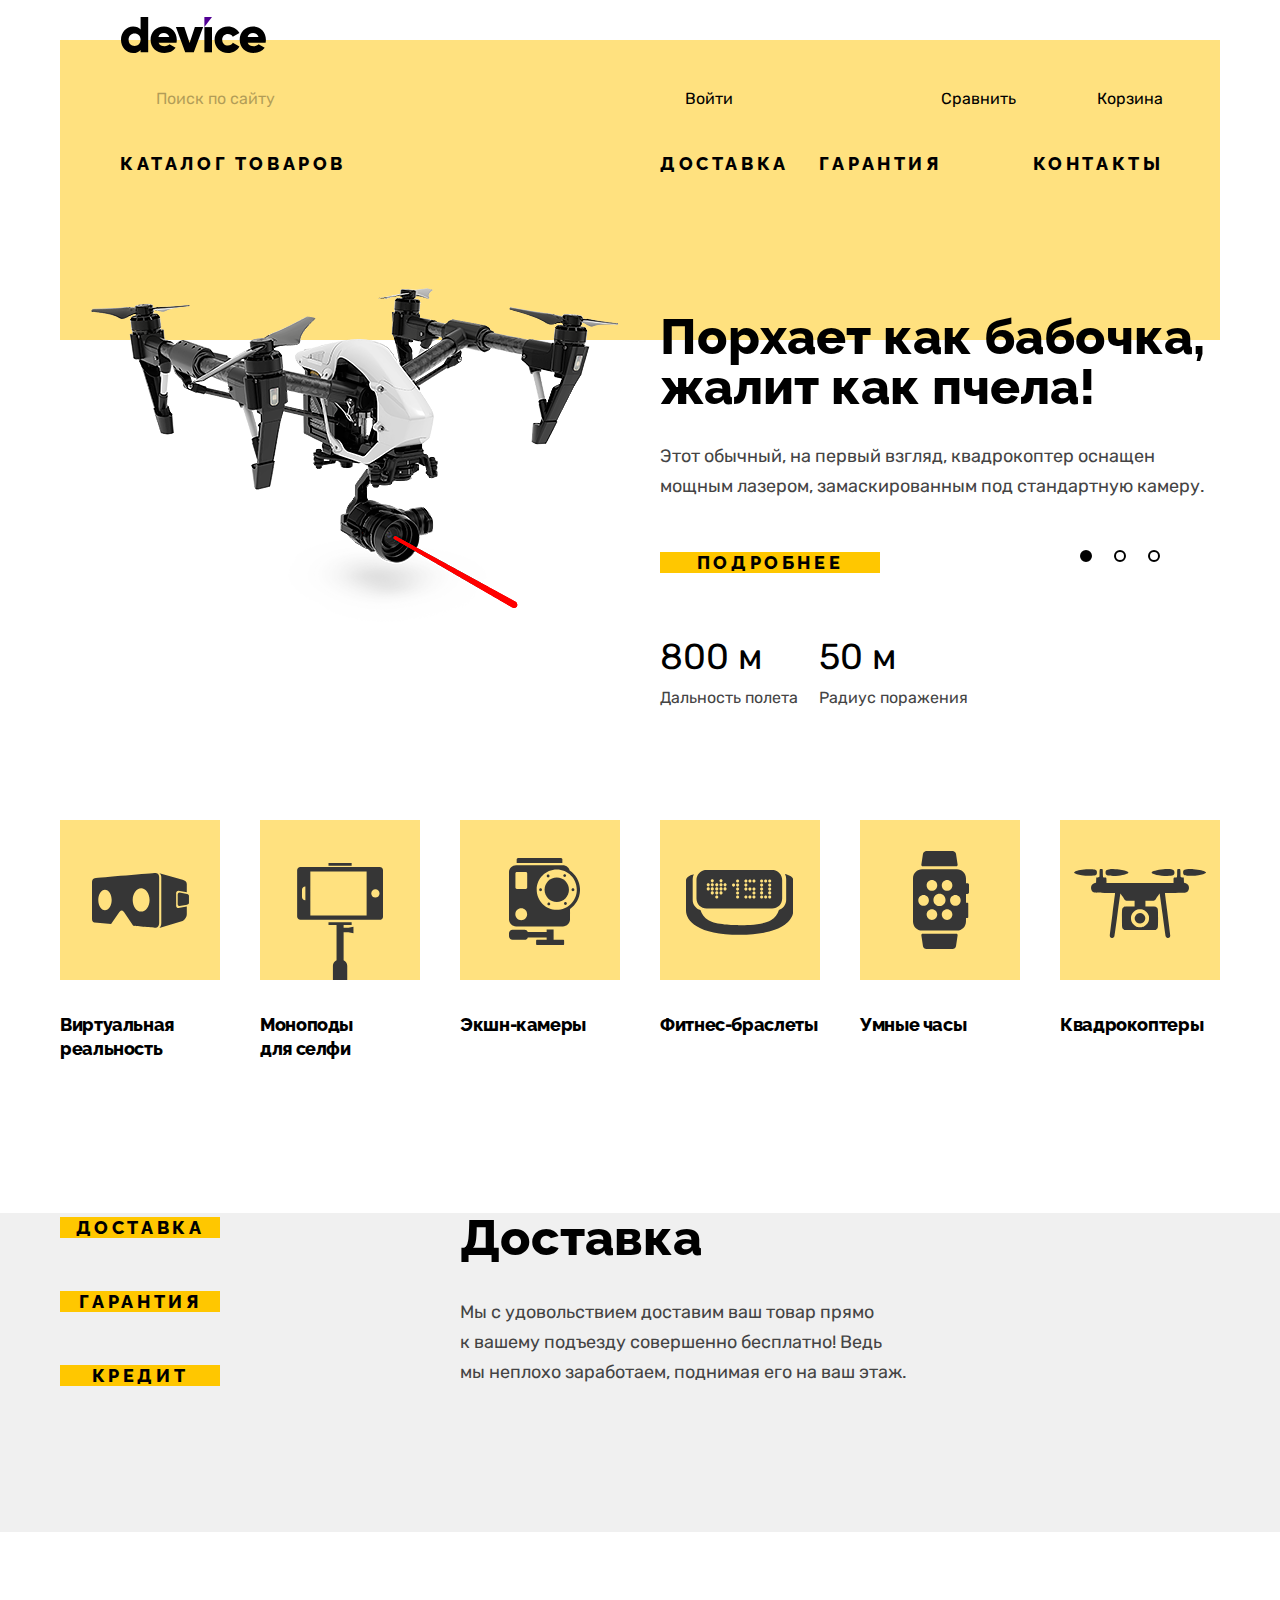
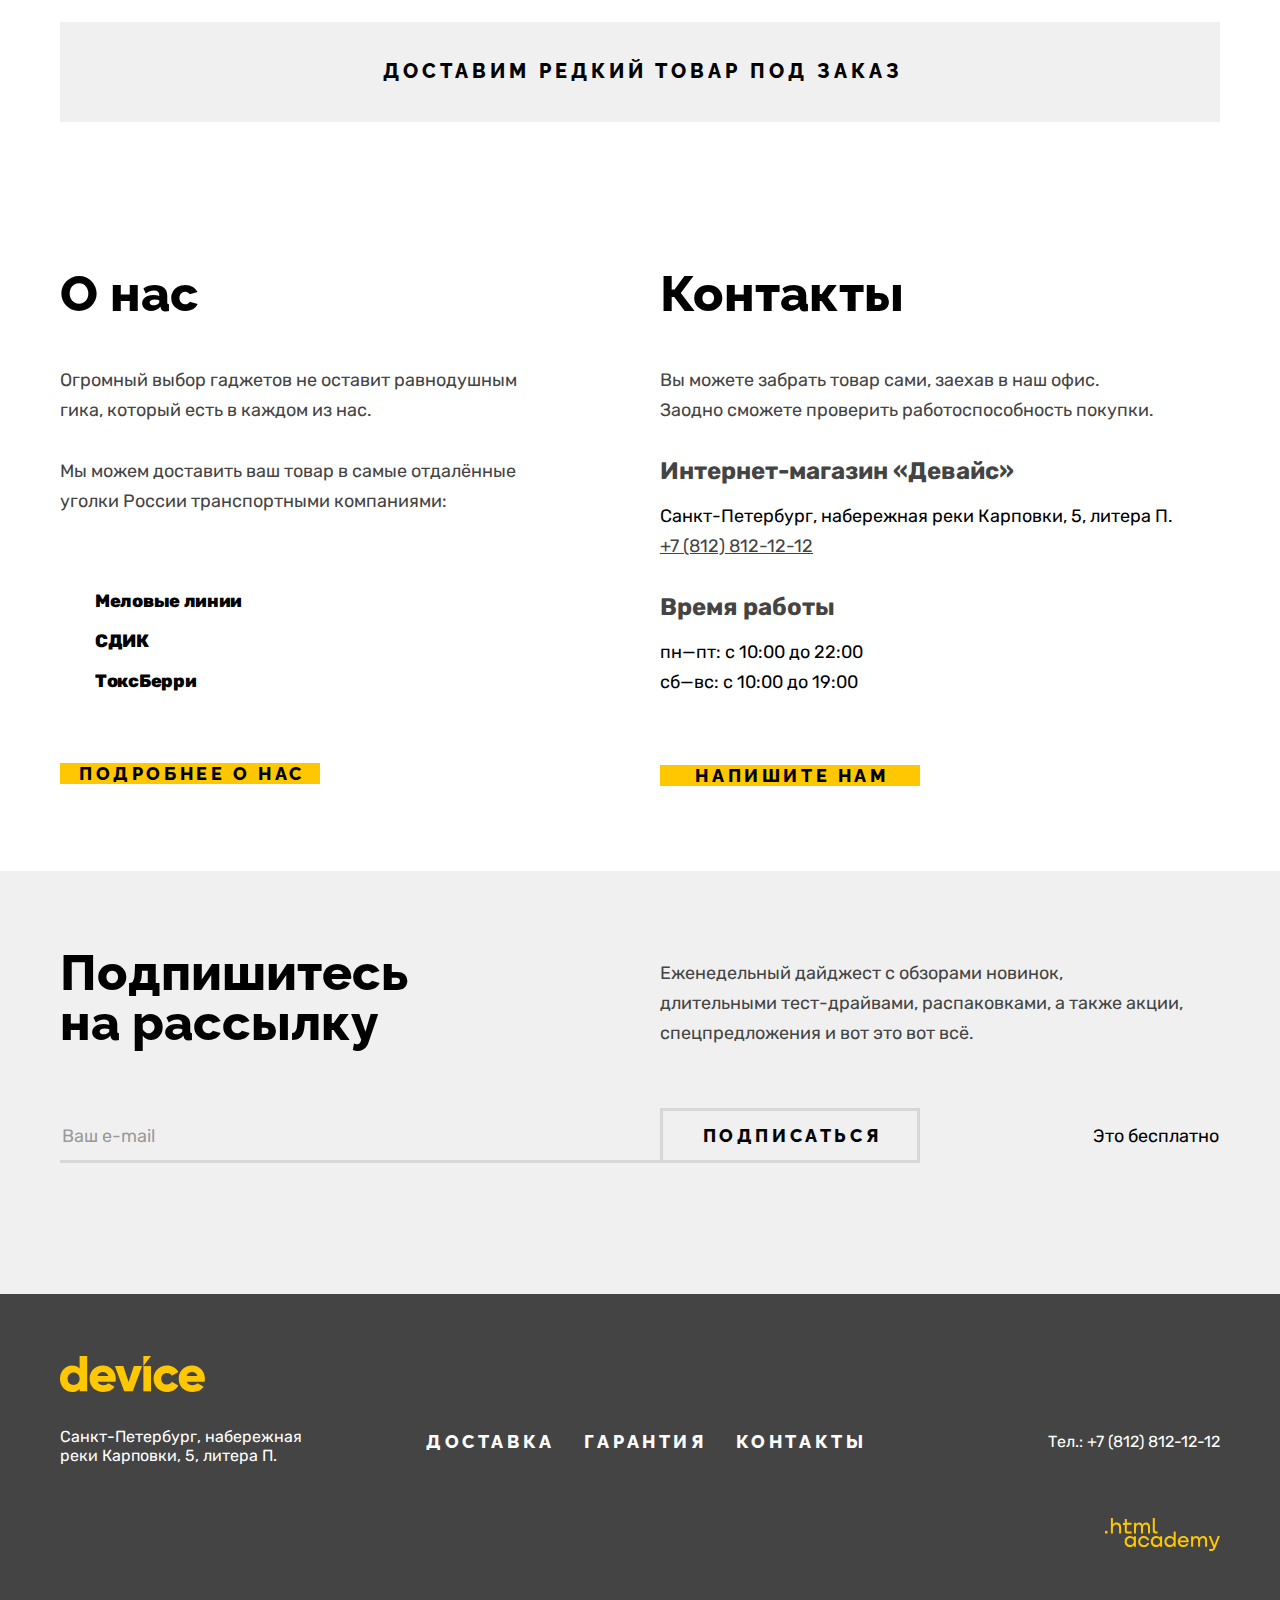
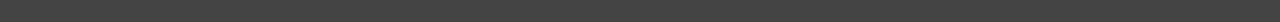
==== index.html @ 51e0e199 "Сетка страницы и крупных блоков на флексах для главной страницы" ====
<!DOCTYPE html>
<html lang="ru">

  <head>
    <title>HTML Academy: Девайс</title>
    <meta charset="UTF-8">
    <meta name="description" content="Описание контента">
    <meta name="keywords" content="Ключевые, слова, через, запятую">
    <link rel="icon" type="image/x-icon" href="images/favicon.png">
    <link rel="stylesheet" href="css/style.css">
  </head>

  <body class="page">

    <!-- header start -->
      <header class="header container">
        <div class="header__inner">

          <a class="header__logo-link">
            <img class="header__logo-image" src="images/device-header.svg" width="145" height="36" alt="Логотип интернет магазина 'Device'.">
          </a>

          <nav class="header__navigation">
            <div class="header__top">

              <!-- header-search start -->
                <form class="header-search header__search-form " action="https://echo.htmlacademy.ru" method="get">
                  <label class="header-search__label">
                    <input class="header-search__input" name="site-search" type="search" placeholder="Поиск по сайту">
                    <span class="visually-hidden">Поиск по сайту.</span>
                  </label>
                  <button class="header-search__submit" type="submit">Найти</button>
                </form>
              <!-- header-search end -->

                <a class="header__top-link header__top-link--user" href="#">Войти</a>
                <a class="header__top-link header__top-link--compare" href="#">Сравнить</a>
                <div class="header__top-block">
                  <a class="header__top-link header__top-link--basket" href="#">Корзина</a>

                    <!-- header__top-basket start -->
                      <div class="header__top-basket">
                        <ul class="header__top-basket-list">
                          <li class="header__top-basket-item">
                            <img class="header__top-basket-image" src="images/selfie-stick-amateur-basket.png" width="41" height="43" alt="Любительская селфи-палка.">
                            <a class="header__top-basket-link" href="#">Любительская селфи-палка</a>
                          </li>
                          <li class="header__top-basket-item">
                            <img class="header__top-basket-image" src="images/selfie-stick-professional-basket.png" width="41" height="43" alt="Профессиональная селфи-палка.">
                            <a class="header__top-basket-link" href="#">Профессиональная селфи-палка</a>
                          </li>
                        </ul>
                        <div class="header__top-basket-block">
                          <p class="header__top-basket-text">Товаров: 2</p>
                          <p class="header__top-basket-text">Сумма: 2000 ₽</p>
                        </div>
                        <a class="header__top-basket-open link">Открыть корзину</a>
                      </div>
                    <!-- header__top-basket end -->

                </div>
            </div>

            <ul class="header__bottom-list">
              <li class="header__bottom-item">
                <a class="header__bottom-link link" href="catalog.html">Каталог товаров</a>
                  <ul class="header__bottom-catalog-list">
                    <li class="header__bottom-catalog-item">
                      <a class="header__bottom-catalog-link" href="#">Виртуальная реальность</a>
                    </li>
                    <li class="header__bottom-catalog-item">
                      <a class="header__bottom-catalog-link" href="#">Моноподы для cелфи</a>
                    </li>
                    <li class="header__bottom-catalog-item">
                      <a class="header__bottom-catalog-link" href="#">Экшн-камеры</a>
                    </li>
                    <li class="header__bottom-catalog-item">
                      <a class="header__bottom-catalog-link" href="#">Фитнес-браслеты</a>
                    </li>
                    <li class="header__bottom-catalog-item">
                      <a class="header__bottom-catalog-link" href="#">Умные часы</a>
                    </li>
                    <li class="header__bottom-catalog-item">
                      <a class="header__bottom-catalog-link" href="#">Квадрокоптеры</a>
                    </li>
                  </ul>
              </li>
              <li class="header__bottom-item">
                <a class="header__bottom-link link" href="#">Доставка</a>
              </li>
              <li class="header__bottom-item">
                <a class="header__bottom-link link" href="#">Гарантия</a>
              </li>
              <li class="header__bottom-item">
                <a class="header__bottom-link link" href="#">Контакты</a>
              </li>
            </ul>
          </nav>

        </div>
      </header>
    <!-- header end -->

    <!-- main start -->
      <main class="main">
        <h1 class="visually-hidden">Главная страница интернет магазина 'Device'</h1>

          <!-- promo-slider start -->
            <section class="promo-slider container">
              <h2 class="visually-hidden">Промо-слайд интернет магазина 'Device'</h2>

                <ul class="promo-slider__list">
                  <li class="promo-slider__item promo-slider__item--current">
                    <div class="promo-slider__images">
                      <img class="promo-slider__image" src="images/quadcopter.png" width="560" height="560" alt="Квадрокоптер.">
                    </div>
                    <div class="promo-slider__description">
                      <h3 class="promo-slider__subtitle title">Порхает как бабочка, жалит как пчела!</h3>
                      <p class="promo-slider__text">Этот обычный, на первый взгляд, квадрокоптер оснащен мощным лазером, замаскированным под стандартную камеру.</p>
                      <a class="promo-slider__link link link--effect" href="#">Подробнее</a>
                      <dl class="promo-slider__term-list">
                        <div class="promo-slider__term-block">
                          <dt class="promo-slider__term-description">800 м</dt>
                          <dd class="promo-slider__term-definition">Дальность полета</dd>
                        </div>
                        <div class="promo-slider__term-block">
                          <dt class="promo-slider__term-description">50 м</dt>
                          <dd class="promo-slider__term-definition">Радиус поражения</dd>
                        </div>
                      </dl>
                    </div>
                  </li>
                  <li class="promo-slider__item">
                    <div class="promo-slider__images">
                      <img class="promo-slider__image" src="images/fitness-bracelets.png" width="560" height="560" alt="Фитнес-браслет.">
                    </div>
                    <div class="promo-slider__description">
                      <h3 class="promo-slider__subtitle title">Худеем правильно!</h3>
                      <p class="promo-slider__text">Мотивирующие фитнес-браслеты помогут найти в себе силы не пропускать занятия и соблюдать диету.</p>
                      <a class="promo-slider__link link link-effect" href="#">Подробнее</a>
                      <dl class="promo-slider__term-list">
                        <div class="promo-slider__term-block">
                          <dt class="promo-slider__term-description">48 часов</dt>
                          <dd class="promo-slider__term-definition">Без подзарядки</dd>
                        </div>
                      </dl>
                    </div>
                  </li>
                  <li class="promo-slider__item">
                    <div class="promo-slider__images">
                      <img class="promo-slider__image" src="images/selfie-stick.png" width="560" height="560" alt="Селфи-палка.">
                    </div>
                    <div class="promo-slider__description">
                      <h3 class="promo-slider__subtitle title">Делай селфи, как Бен Стиллер! </h3>
                      <p class="promo-slider__text">Самая длинная палка для селфи доступна в нашем магазине. Восемь (Восемь, Карл!) метров длиной и весом всего 5 кг.</p>
                      <a class="promo-slider__link link link-effect" href="#">Подробнее</a>
                      <dl class="promo-slider__term-list">
                        <div class="promo-slider__term-block">
                          <dt class="promo-slider__term-description">8,5 м</dt>
                          <dd class="promo-slider__term-definition">Длина палки</dd>
                        </div>
                        <div class="promo-slider__term-block">
                          <dt class="promo-slider__term-description">5 кг</dt>
                          <dd class="promo-slider__term-definition">Вес палки</dd>
                        </div>
                        <div class="promo-slider__term-block">
                          <dt class="promo-slider__term-description">Карбон</dt>
                          <dd class="promo-slider__term-definition">Материал</dd>
                        </div>
                      </dl>
                    </div>
                  </li>
                </ul>

                <button class="promo-slider__button promo-slider__button--prev" type="button">
                  <span class="visually-hidden">Предыдущий слайд.</span>
                </button>
                <button class="promo-slider__button promo-slider__button--next" type="button">
                  <span class="visually-hidden">Следующий слайд.</span>
                </button>

                  <ul class="promo-slider__point-list">
                    <li class="promo-slider__point-item">
                      <button class="promo-slider__point-button promo-slider__point-button--active" type="button">
                        <span class="visually-hidden">Первый слайд.</span>
                      </button>
                    </li>
                    <li class="promo-slider__point-item">
                      <button class="promo-slider__point-button" type="button">
                        <span class="visually-hidden">Второй слайд.</span>
                      </button>
                    </li>
                    <li class="promo-slider__point-item">
                      <button class="promo-slider__point-button" type="button">
                        <span class="visually-hidden">Третий слайд.</span>
                      </button>
                    </li>
                  </ul>

            </section>
          <!-- promo-slider end -->

          <!-- goods start -->
            <section class="goods container">
              <h2 class="visually-hidden">Товары</h2>
                <ul class="goods__list">
                  <li class="goods__item">
                    <a class="goods__link" href="#">
                      <img class="goods__image goods__image--virtual-reality" src="images/virtual-reality.svg" width="97" height="55" alt="Виртуальная реальность.">
                    </a>
                    <span class="goods__text">Виртуальная реальность</span>
                  </li>
                  <li class="goods__item">
                    <a class="goods__link" href="#">
                      <img class="goods__image goods__image--monopods-for-selfie" src="images/monopods-for-selfie.svg" width="86" height="117" alt="Моноподы для селфи.">
                    </a>
                    <span class="goods__text">Моноподы <br /> для селфи</span>
                  </li>
                  <li class="goods__item">
                    <a class="goods__link" href="#">
                      <img class="goods__image goods__image--action-cameras" src="images/action-cameras.svg" width="71" height="87" alt="Экшн-камеры.">
                    </a>
                    <span class="goods__text">Экшн-камеры</span>
                  </li>
                  <li class="goods__item">
                    <a class="goods__link" href="#">
                      <img class="goods__image goods__image--fitness-bracelets" src="images/fitness-bracelets.svg" width="107" height="65" alt="Фитнес-браслеты.">
                    </a>
                    <span class="goods__text">Фитнес-браслеты</span>
                  </li>
                  <li class="goods__item">
                    <a class="goods__link" href="#">
                      <img class="goods__image goods__image--smart-watch" src="images/smart-watch.svg" width="56" height="98" alt="Умные часы.">
                    </a>
                    <span class="goods__text">Умные часы</span>
                  </li>
                  <li class="goods__item">
                    <a class="goods__link" href="#">
                      <img class="goods__image goods__image--quadrocopters" src="images/quadrocopters.svg" width="132" height="69" alt="Квадрокоптеры.">
                    </a>
                    <span class="goods__text">Квадрокоптеры</span>
                  </li>
                </ul>
            </section>
          <!-- goods end -->

          <!-- services start -->
            <section class="services">
              <div class="container services__inner">
                <h2 class="visually-hidden">Услуги</h2>

                  <ul class="services__menu-list">
                    <li class="services__menu-item services__menu-item--active">
                      <button class="services__menu-button link link--effect" type="button">Доставка</button>
                    </li>
                    <li class="services__menu-item">
                      <button class="services__menu-button link link--effect" type="button">Гарантия</button>
                    </li>
                    <li class="services__menu-item">
                      <button class="services__menu-button link link--effect" type="button">Кредит</button>
                    </li>
                  </ul>

                  <ul class="services__description-list">
                    <li class="services__description-item services__description-item--current">
                      <h3 class="services__description-subtitle title">Доставка</h3>
                      <p class="services__description-text">Мы с удовольствием доставим ваш товар прямо <br /> к вашему подъезду совершенно бесплатно! Ведь <br /> мы неплохо заработаем, поднимая его на ваш этаж.</p>
                    </li>
                    <li class="services__description-item">
                      <h3 class="services__description-subtitle title">Гарантия</h3>
                      <p class="services__description-text">Если из-за возгорания купленного у нас товара у вас сгорит дом — не переживайте, мы выдадим вам новый. Товар, не дом, конечно же.</p>
                    </li>
                    <li class="services__description-item">
                      <h3 class="services__description-subtitle title">Кредит</h3>
                      <p class="services__description-text">Залезть в долговую яму стало проще! Кредитные консультанты подберут для вас наиболее выгодные условия кредита. Выгодные для банка, разумеется.</p>
                    </li>
                  </ul>

              </div>
            </section>
          <!-- services end -->

          <!-- rare-commodity start -->
            <section class="rare-commodity container">
              <h2 class="visually-hidden">Доставка товара</h2>
              <a class="rare-commodity__link link" href="#">Доставим редкий товар под заказ</a>
            </section>
          <!-- rare-commodity end -->

          <!-- about-section start -->
            <div class="about-section container">

              <!-- about-us start -->
                <section class="about-us">
                  <h2 class="about-us__title title">О нас</h2>
                  <p class="about-us__description">Огромный выбор гаджетов не оставит равнодушным <br /> гика, который есть в каждом из нас.</p>
                  <p class="about-us__description"> Мы можем доставить ваш товар в самые отдалённые <br /> уголки России транспортными компаниями:</p>
                  <ul class="about-us__list">
                    <li class="about-us__item">Меловые линии</li>
                    <li class="about-us__item">СДИК</li>
                    <li class="about-us__item">ТоксБерри</li>
                  </ul>
                  <a class="about-us__link link link--effect" href="#">Подробнее о нас</a>
                </section>
              <!-- about-us end -->

              <!-- contacts start -->
                <section class="contacts">
                  <h2 class="contacts__title title">Контакты</h2>
                  <p class="contacts__description">Вы можете забрать товар сами, заехав в наш офис. <br /> Заодно сможете проверить работоспособность покупки. </p>
                  <h3 class="contacts__subtitle">Интернет-магазин «Девайс»</h3>
                  <address class="contacts__address">
                    <p class="contacts__address-text">Санкт-Петербург, набережная реки Карповки, 5, литера П.</p>
                    <a class="contacts__tel" href="tel:78128121212">+7 (812) 812-12-12</a>
                  </address>
                  <h3 class="contacts__subtitle">Время работы</h3>
                  <ul class="contacts__list">
                    <li class="contacts__item">пн—пт: с 10:00 до 22:00</li>
                    <li class="contacts__item">сб—вс: с 10:00 до 19:00</li>
                  </ul>
                  <a class="contacts__link link link--effect" href="#">Напишите нам</a>
                </section>
              <!-- contacts end -->

            </div>
          <!-- about-section end -->

          <!-- distribution start -->
            <section class="distribution">
              <div class="distribution__inner container">
                <div class="distribution__top">
                  <h2 class="distribution__title title">Подпишитесь <br /> на рассылку</h2>
                  <p class="distribution__description">Еженедельный дайджест с обзорами новинок, <br /> длительными тест-драйвами, распаковками, а также акции, спецпредложения и вот это вот всё.</p>
                </div>
                <div class="distribution__bottom">
                  <form class="distribution__form" action="https://echo.htmlacademy.ru" method="post">
                    <label class="visually-hidden" for="your-email-binding">Ваш e-mail.</label>
                    <input class="distribution__email" name="your-emali" id="your-email-binding" type="email" placeholder="Ваш e-mail" required>
                    <button class="distribution__submit" type="submit">
                      <span class="distribution__submit-text link">Подписаться</span>
                    </button>
                  </form>
                  <p class="distribution__text">Это бесплатно</p>
                </div>
              </div>
            </section>
          <!-- distribution end -->

      </main>
    <!-- main end -->

    <!-- footer start -->
      <footer class="footer">
        <div class="footer__inner container">

          <a class="footer__logo-link">
            <img class="footer__logo-image" src="images/device-footer.svg" width="145" height="36" alt="Логотип интернет магазина 'Device'.">
          </a>

          <div class="footer__navigation">
            <p class="footer__navigation-text">Санкт-Петербург, набережная <br /> реки Карповки, 5, литера П.</p>
            <ul class="footer__navigation-list">
              <li class="footer__navigation-item">
                <a class="footer__navigation-link link" href="#">Доставка</a>
              </li>
              <li class="footer__navigation-item">
                <a class="footer__navigation-link link" href="#">Гарантия</a>
              </li>
              <li class="footer__navigation-item">
                <a class="footer__navigation-link link" href="#">Контакты</a>
              </li>
            </ul>
            <a class="footer__navigation-tel" href="tel:78128121212">Тел.: +7 (812) 812-12-12</a>
          </div>

          <div class="footer__social-block">
            
            <ul class="footer__social">
              <li class="footer__social-item">
                <a class="footer__social-link" href="https://www.facebook.com/htmlacademy">
                  <span class="visually-hidden">Фэйсбук.</span>
                </a>
              </li>
              <li class="footer__social-item">
                <a class="footer__social-link" href="https://www.instagram.com/htmlacademy">
                  <span class="visually-hidden">Инстаграм.</span>
                </a>
              </li>
              <li class="footer__social-item">
                <a class="footer__social-link" href="https://www.twitter.com/htmlacademy_ru">
                  <span class="visually-hidden">Твиттер.</span>
                </a>
              </li>
            </ul>

            <a class="footer__htmlacademy-link" href="https://htmlacademy.ru">
              <img class="footer__htmlacademy-image" src="images/logo-htmlacademy-footer.svg" width="115" height="34" alt="Логотип 'htmlacademy.">
            </a>
          </div>

        </div>
      </footer>
    <!-- footer end -->

    <script src="js/script.js"></script>
  </body>

</html>
---- css/style.css ----
/* fonts start */
@font-face {
  font-style: normal;
  font-weight: 400;
  font-family: "Rubik";

  font-display: swap;
  src: url("../fonts/rubik/rubik-400.woff2") format("woff2");
}

@font-face {
  font-style: normal;
  font-weight: 700;
  font-family: "Rubik";

  font-display: swap;
  src: url("../fonts/rubik/rubik-700.woff2") format("woff2");
}

@font-face {
  font-style: normal;
  font-weight: 800;
  font-family: "Rubik";

  font-display: swap;
  src: url("../fonts/rubik/rubik-800.woff2") format("woff2");
}

@font-face {
  font-style: normal;
  font-weight: 800;
  font-family: "Raleway";

  font-display: swap;
  src: url("../fonts/raleway/raleway-800.woff2") format("woff2");
}
/* fonts end */

/* variables start */
:root {
  --additional-jasmine: #ffe17f;
  --additional-lavender-indigo: #af4fff;
  --additional-supernova: #ffc700;
  --basic-black: #000000;
  --basic-cararra: #ebebeb;
  --basic-gainsboro: #dcdcdc;
  --basic-gallery: #f0f0f0;
  --basic-mercury: #e5e5e5;
  --basic-tundora: #444444;
  --basic-white: #ffffff;
  --status-coral-red: #ff3d3d;
  --status-deep-saffron: #fd912e;
  --status-luck-green: #08af00;
}
/* variables end */

/* global-elements start */
*,
*::before,
*::after {
  box-sizing: border-box;
}

html {
  height: 100%;
}

body {
  display: flex;
  flex-direction: column;
  min-height: 100%;
  margin: 0;

  font-size: 18px;
  line-height: 30px;
  font-family: "Rubik", sans-serif;
  color: var(--basic-black);

  background-color: var(--basic-white);
}

img {
  max-width: 100%;

  object-fit: contain;
}

button {
  cursor: pointer;
}

.visually-hidden {
  position: absolute;

  width: 1px;
  height: 1px;
  padding: 0;
  overflow: hidden;

  border: 0;

  clip: rect(1px, 1px, 1px, 1px);
}

.page {
  margin-top: 40px;
}

.container {
  width: 1160px;
  margin: 0 auto;
}

.title {
  font-weight: 800;
  font-size: 50px;
  line-height: 50px;
  font-family: "Raleway", sans-serif;
}

.link {
  font-weight: 800;
  font-size: 18px;
  line-height: 21px;
  font-family: "Raleway", sans-serif;
  color: var(--basic-black);
  text-transform: uppercase;
  text-decoration: none;
  letter-spacing: 0.2em;
}

.link--effect {
  background-color: var(--additional-supernova);
}
/* global-elements end */

/* header start */
.header__inner {
  position: relative;

  height: 300px;
  padding: 43px 60px 152px 60px;

  background-color: var(--additional-jasmine);
}

.header__logo-link {
  position: absolute;
  top: -23px;
  left: 61px;
}

.header__top {
  display: flex;
  align-items: center;
  margin-bottom: 36px;
}

/* header-search start */
.header-search {
  margin-right: 60px;
}

.header-search__input {
  width: 480px;
  padding-left: 36px;

  background-color: transparent;
  border: 0;
  outline: none;
}

.header-search__input::placeholder {
  font-size: 16px;
  line-height: 19px;
  font-family: "Rubik", sans-serif;
  color: var(--basic-black);

  opacity: 0.3;
}

.header-search__submit {
  display: none;
}
/* header-search end */

.header__top-link {
  display: inline-block;

  font-size: 16px;
  line-height: 19px;
  color: var(--basic-black);
  text-decoration: none;
}

.header__top-link--user {
  margin-right: 188px;
  padding-left: 25px;
}

.header__top-link--compare {
  margin-right: 55px;
  padding-left: 20px;
}

.header__top-link--basket {
  padding-left: 26px;
}

/* header__top-basket start */
.header__top-basket {
  display: none;

  font-size: 16px;
  line-height: 20px;
  color: var(--basic-white);

  background-color: var(--basic-black);
  box-shadow: 0 10px 0 rgba(0, 0, 0, 0.1);
}

.header__top-basket-link {
  color: var(--basic-white);
}

.header__top-basket-open {
  background-color: var(--basic-white);
}
/* header__top-basket end */

.header__bottom-list {
  display: flex;
  margin: 0;
  padding: 0;

  list-style-type: none;
}

.header__bottom-item:nth-child(1) {
  margin-right: 314px;
}

.header__bottom-item:nth-child(2) {
  margin-right: 30px;
}

.header__bottom-item:nth-child(3) {
  margin-right: 91px;
}

.header__bottom-link {
  white-space: nowrap;
}

.header__bottom-catalog-list {
  display: none;

  list-style-type: none;
}

.header__bottom-catalog-link {
  font-size: 16px;
  line-height: 18px;
  color: var(--basic-black);
  text-decoration: none;
}

/* main start */
.main__link,
.main__text {
  font-size: 16px;
  line-height: 19px;
  color: var(--basic-black);

  opacity: 0.6;
}

/* promo-slider start */
.promo-slider {
  position: relative;
  top: -150px;

  margin-bottom: -89px;
}

.promo-slider__list {
  margin: 0;
  padding: 0;
}

.promo-slider__item {
  display: none;
}

.promo-slider__item--current {
  display: flex;
  justify-content: space-between;
}

.promo-slider__images {
  width: 560px;
}

.promo-slider__description {
  width: 560px;
  padding-top: 122px;
}

.promo-slider__subtitle {
  margin: 0;
  margin-bottom: 29px;
}

.promo-slider__text {
  margin: 0;
  margin-bottom: 47px;

  color: var(--basic-tundora);
}

.promo-slider__link {
  display: inline-block;
  width: 220px;
  margin-bottom: 69px;

  text-align: center;
}

.promo-slider__term-list {
  display: flex;
  margin: 0;
}

.promo-slider__term-block {
  margin-right: 21px;
}

.promo-slider__term-description {
  margin-bottom: 11px;

  font-size: 36px;
}

.promo-slider__term-definition {
  margin: 0;

  font-size: 16px;
  color: var(--basic-tundora);
}

.promo-slider__button {
  display: none;
}

.promo-slider__point-list {
  position: absolute;
  right: 60px;
  bottom: 190px;

  display: flex;
  margin: 0;
  padding: 0;

  list-style-type: none;
}

.promo-slider__point-item {
  margin-right: 22px;
}

.promo-slider__point-item:last-child {
  margin-right: 0;
}

.promo-slider__point-button {
  width: 12px;
  height: 12px;
  padding: 0;

  background-color: transparent;
  border: 2px solid var(--basic-black);
  border-radius: 50%;
}

.promo-slider__point-button--active {
  background-color: var(--basic-black);
}
/* promo-slider end */

/* goods start */
.goods {
  margin-bottom: 152px;
}

.goods__list {
  display: flex;
  justify-content: space-between;
  margin: 0;
  padding: 0;

  list-style-type: none;
}

.goods__link {
  position: relative;

  display: block;
  width: 160px;
  height: 160px;
  margin-bottom: 33px;

  background-color: var(--additional-jasmine);
}

.goods__image {
  position: absolute;
}

.goods__image--virtual-reality {
  top: 53px;
  left: 32px;
}

.goods__image--monopods-for-selfie {
  top: 43px;
  left: 37px;
}

.goods__image--action-cameras {
  top: 38px;
  left: 49px;
}

.goods__image--fitness-bracelets {
  top: 50px;
  left: 26px;
}

.goods__image--smart-watch {
  top: 31px;
  left: 53px;
}

.goods__image--quadrocopters {
  top: 49px;
  left: 14px;
}

.goods__text {
  display: block;
  width: 160px;

  font-size: 18px;
  line-height: 24px;
  font-family: "Raleway", sans-serif;
  letter-spacing: -0.02em;
}
/* goods end */

/* services start */
.services {
  margin-bottom: 90px;
  padding-bottom: 127px;

  background-color: var(--basic-gallery);
}

.services__inner {
  display: flex;
}

.services__menu-list {
  margin: 0;
  padding: 0;

  list-style-type: none;
}

.services__menu-item {
  margin-bottom: 44px;
}

.services__menu-item:last-child {
  margin-bottom: 0;
}

.services__menu-button {
  width: 160px;
  padding: 0;

  text-align: center;

  border: 0;
  outline: none;
}

.services__description-list {
  margin: 0;
  margin-left: 240px;
  padding: 0;

  list-style-type: none;
}

.services__description-item {
  display: none;
}

.services__description-item--current {
  display: block;
  width: 500px;
}

.services__description-subtitle {
  margin: 0;
  margin-bottom: 34px;
}

.services__description-text {
  color: var(--basic-tundora);
}
/* services end */

/* rare-commodity start */
.rare-commodity {
  height: 100px;
  margin-bottom: 147px;
  padding-top: 35px;

  text-align: center;

  background-color: var(--basic-gallery);
}

.rare-commodity__link {
  padding-left: 5px;

  font-size: 20px;
  line-height: 23px;
}
/* rare-commodity end */

/* about-section start */
.about-section {
  display: flex;
  justify-content: space-between;
  padding-bottom: 80px;
}

/* about-us start */
.about-us {
  width: 560px;
}

.about-us__title {
  margin: 0;
  margin-bottom: 46px;
}

.about-us__description {
  margin: 0;
  margin-bottom: 31px;

  color: var(--basic-tundora);
}

.about-us__list {
  margin: 0;
  margin-top: 75px;
  margin-bottom: 68px;
  padding: 0;
  padding-left: 35px;

  list-style-type: none;
}

.about-us__item {
  margin-bottom: 20px;

  font-weight: 800;
  line-height: 20px;
  letter-spacing: -0.3px;
}

.about-us__link {
  display: inline-block;
  width: 260px;
  padding-left: 4px;

  text-align: center;
}
/* about-us end */

/* contacts start */
.contacts {
  width: 560px;
}

.contacts__title {
  margin: 0;
  margin-bottom: 46px;
}

.contacts__description {
  margin: 0;
  margin-bottom: 31px;

  color: var(--basic-tundora);
}

.contacts__subtitle {
  margin: 0;
  margin-bottom: 15px;

  font-size: 24px;
  color: var(--basic-tundora);
}

.contacts__address {
  margin-bottom: 31px;

  font-style: normal;
}

.contacts__address-text {
  margin: 0;
}

.contacts__tel {
  color: var(--basic-tundora);
}

.contacts__list {
  margin: 0;
  margin-bottom: 64px;
  padding: 0;

  list-style-type: none;
}

.contacts__link {
  display: inline-block;
  width: 260px;
  padding-left: 4px;

  text-align: center;
}
/* contacts end */

/* about-section end */

/* distribution start */
.distribution {
  padding-top: 76px;
  padding-bottom: 131px;

  background-color: var(--basic-gallery);
}

.distribution__top {
  display: flex;
  justify-content: space-between;
  align-items: center;
  margin-bottom: 60px;
}

.distribution__title {
  width: 560px;
  margin: 0;
}

.distribution__description {
  width: 560px;
  margin: 0;
  margin-top: 11px;

  color: var(--basic-tundora);
}

.distribution__bottom {
  display: flex;
  justify-content: space-between;
  align-items: center;
}

.distribution__form {
  display: flex;
}

.distribution__email {
  width: 600px;
  height: 55px;
  padding-top: 8px;

  font-family: "Rubik", sans-serif;

  background-color: transparent;
  border: 0;
  border-bottom: 3px solid rgba(0, 0, 0, 0.1);
  outline: none;
}

.distribution__email::placeholder {
  font-size: 18px;
  line-height: 30px;
  color: var(--basic-tundora);

  opacity: 0.5;
}

.distribution__submit {
  width: 260px;
  height: 55px;

  background-color: transparent;
  border: 3px solid rgba(0, 0, 0, 0.1);
}

.distribution__submit-text {
  padding-left: 4px;
}

.distribution__text {
  margin: 0;
  margin-right: 1px;
}
/* distribution end */

/* filters start */
.filters__top {
  background-color: var(--basic-gainsboro);
}

.filters__title,
.products__title {
  font-size: 16px;
  line-height: 19px;
}

.filters__form {
  background-color: var(--basic-mercury);
}

.filters__block {
  border-top: 2px solid var(--basic-black);
}

.filters__field {
  border: 0;
}

.filters__subtitle {
  font-weight: 800;
  line-height: 20px;
  letter-spacing: -0.02em;
}

.filters__checked {
  font-size: 16px;
  line-height: 19px;
}

.filters__submit {
  border: 0;
}
/* filters end */

/* products start */
.products__popular-first {
  font-size: 16px;
  line-height: 19px;
  color: var(--basic-black);
}

.products__subtitle {
  font-size: 18px;
  line-height: 24px;
  letter-spacing: -0.02em;
}

.products__price {
  line-height: 21px;
  color: var(--basic-tundora);
}

.products__download {
  background-color: transparent;
  border: 0;
  border: 3px solid rgba(0, 0, 0, 0.1);
}

.products__pagination-button {
  font-size: 16px;
  line-height: 19px;
}

.products__pagination-link {
  font-size: 16px;
  line-height: 19px;
  color: var(--basic-tundora);

  opacity: 0.3;
}
/* products end */
/* main end */

/* footer start */
.footer {
  background-color: var(--basic-tundora);
}

.footer__inner {
  padding-top: 62px;
  padding-bottom: 61px;
}

.footer__navigation {
  display: flex;
  margin-top: 26px;
  margin-bottom: 51px;
}

.footer__navigation-text {
  margin: 0;
  margin-right: 124px;

  font-size: 16px;
  line-height: 19px;
  color: var(--basic-white);
}

.footer__navigation-list {
  display: flex;
  margin: 0;
  margin-bottom: 10px;
  padding: 0;

  list-style-type: none;
}

.footer__navigation-item {
  margin-right: 29px;
}

.footer__navigation-item:last-child {
  margin-right: 0;
}

.footer__navigation-link {
  color: var(--basic-white);
}

.footer__navigation-tel {
  margin-left: auto;

  font-size: 16px;
  color: var(--basic-white);
  text-decoration: none;
}

.footer__social-block {
  display: flex;
}

.footer__social {
  margin: 0;
  padding: 0;

  list-style-type: none;
}

.footer__htmlacademy-link {
  margin-left: auto;
}

/* footer end */
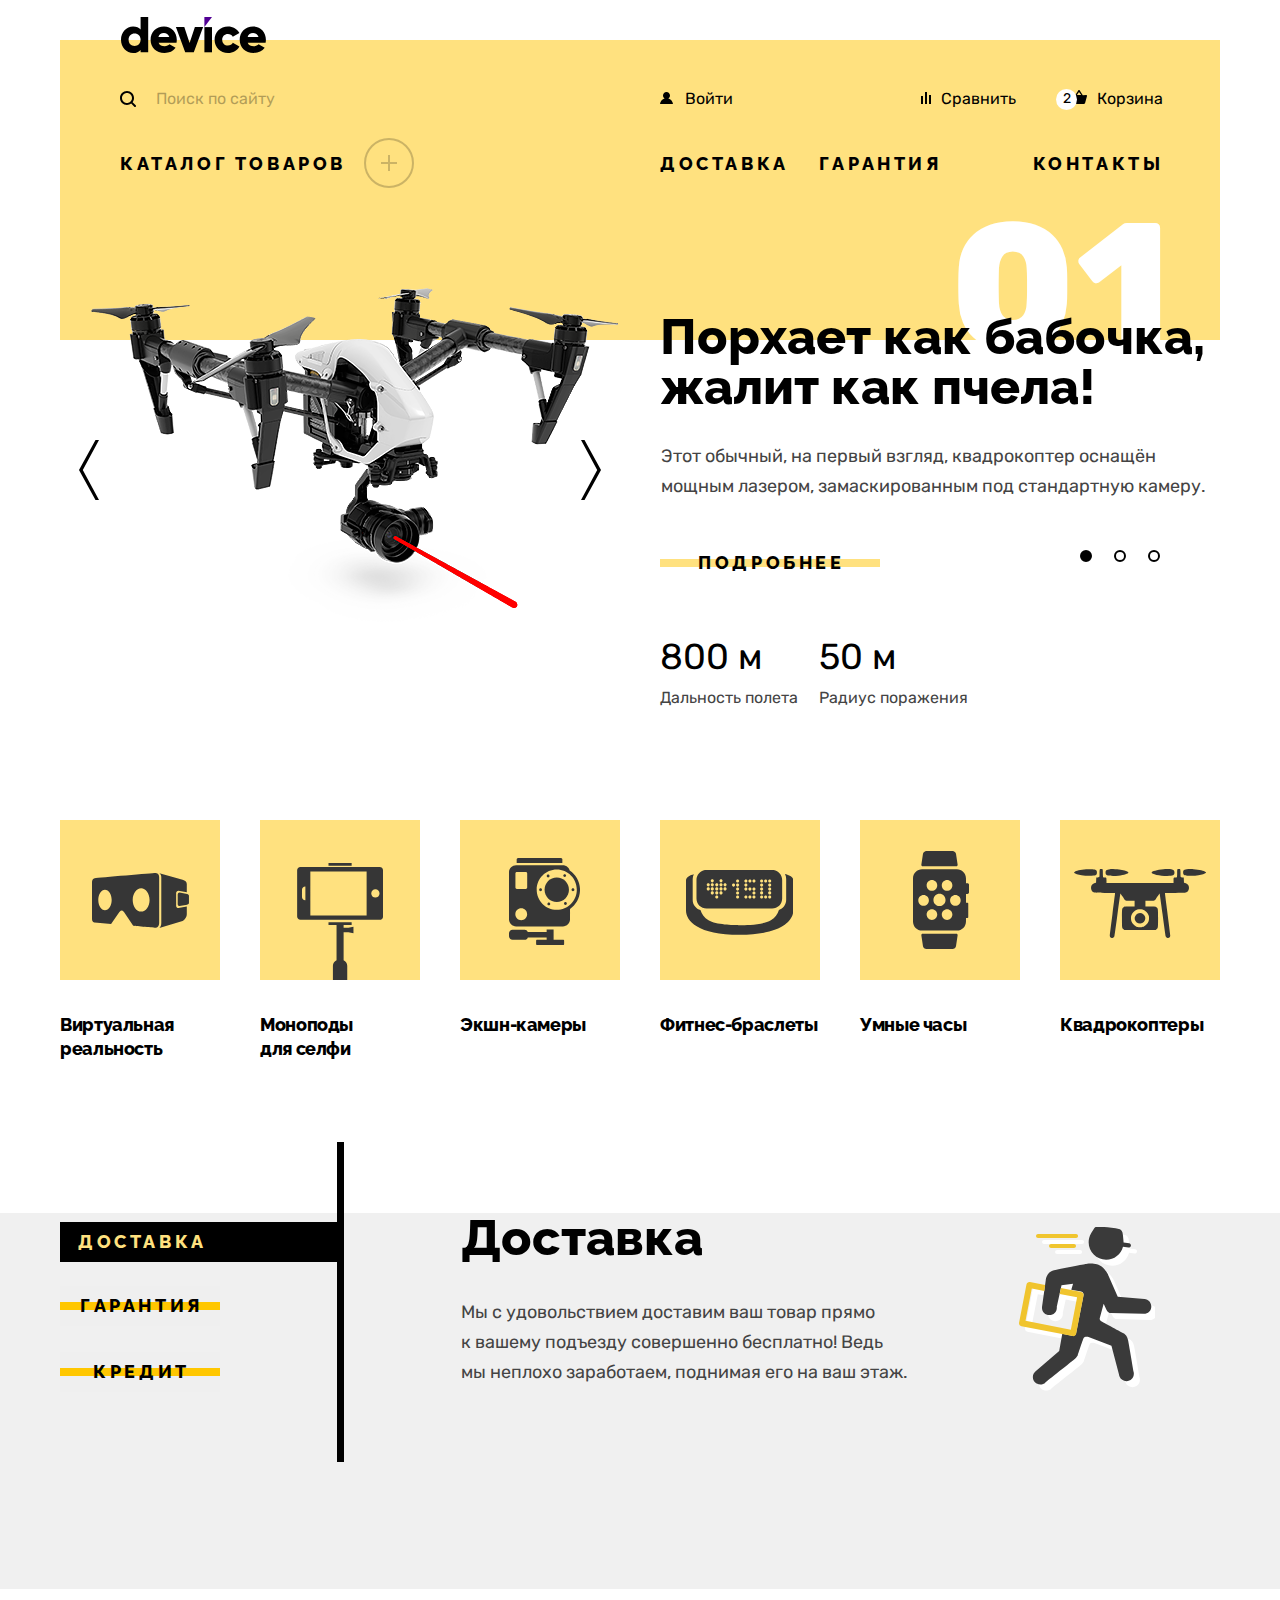
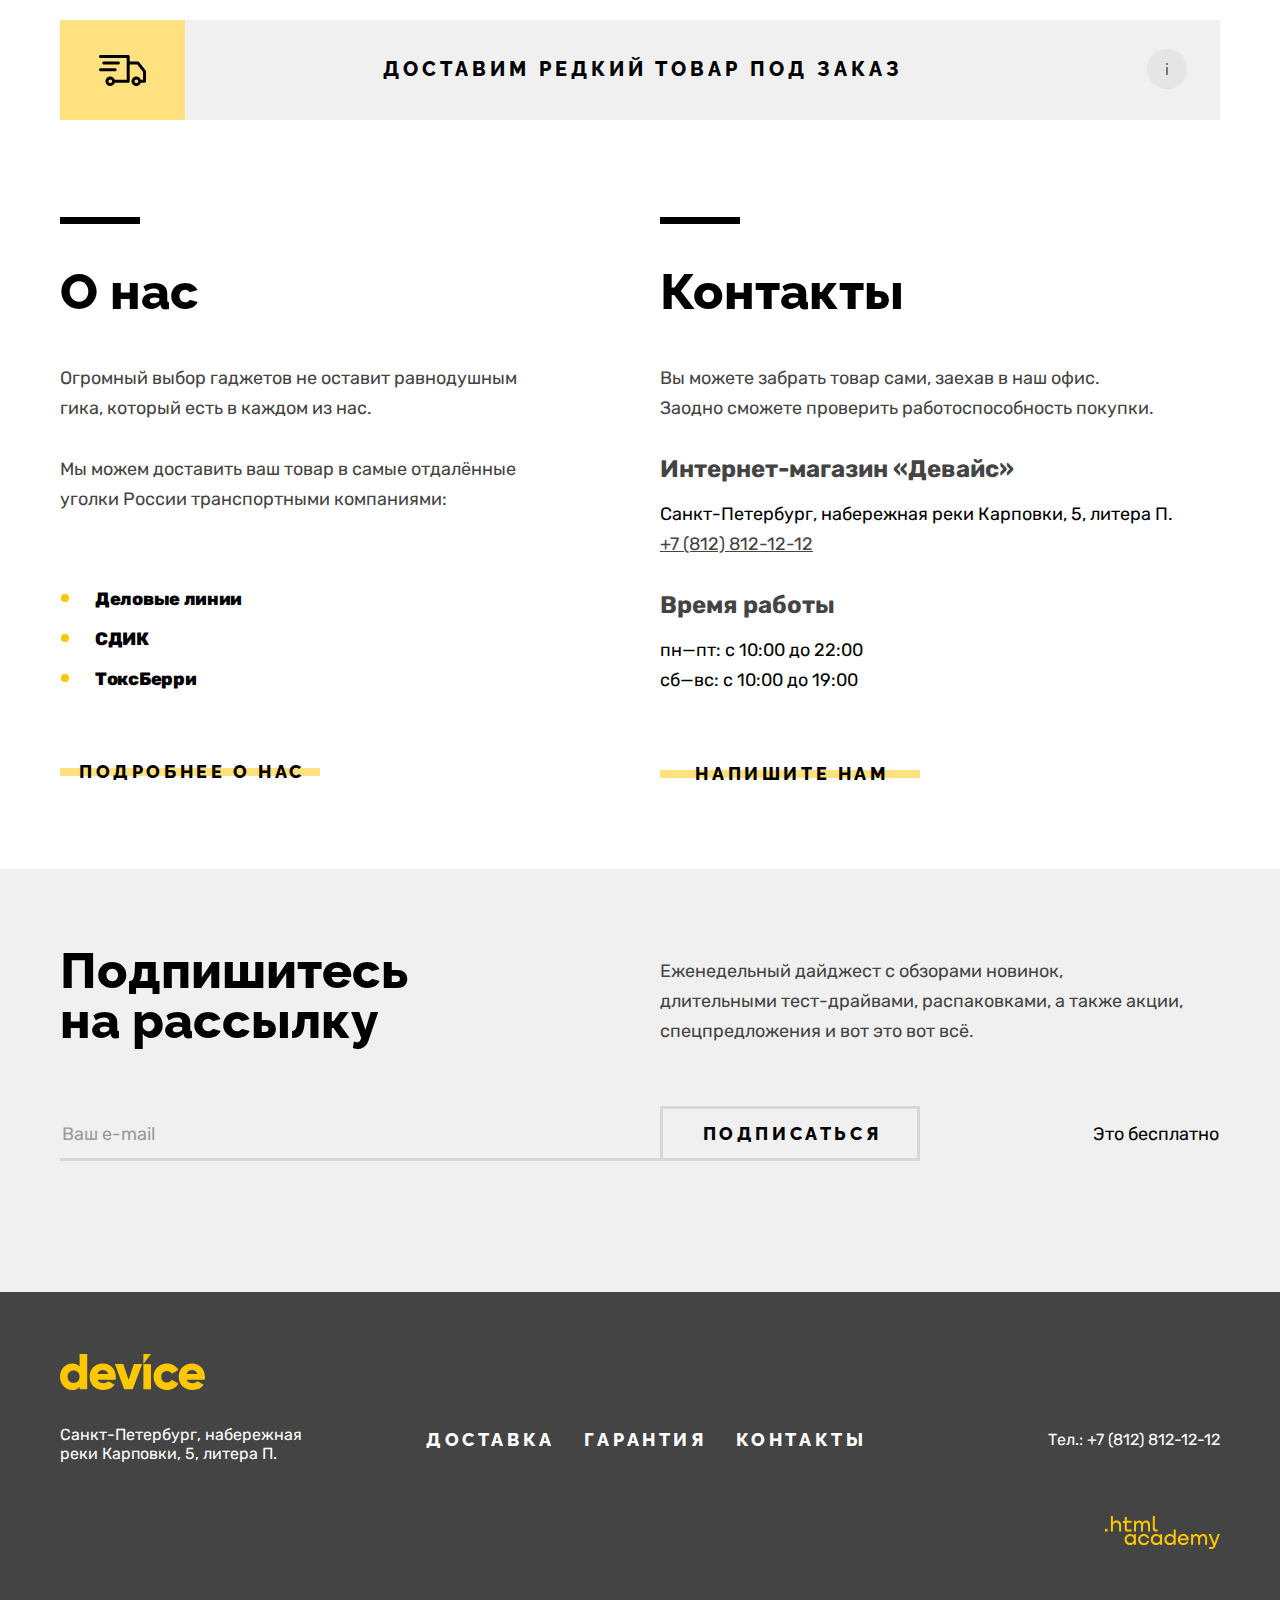
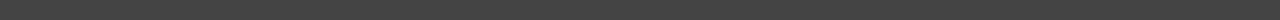
==== commit 1ce34a73: "Сетка страницы и крупных блоков на флексах для главной страницы (правки)" ====
--- a/index.html
+++ b/index.html
@@ -24,11 +24,10 @@
             <div class="header__top">
 
               <!-- header-search start -->
-                <form class="header-search header__search-form " action="https://echo.htmlacademy.ru" method="get">
-                  <label class="header-search__label">
-                    <input class="header-search__input" name="site-search" type="search" placeholder="Поиск по сайту">
+                <form class="header-search header__search-form" action="https://echo.htmlacademy.ru" method="get">
+                  <label class="header-search__label" for="search"></label>
+                    <input class="header-search__input" name="site-search" id="search" type="search" placeholder="Поиск по сайту">
                     <span class="visually-hidden">Поиск по сайту.</span>
-                  </label>
                   <button class="header-search__submit" type="submit">Найти</button>
                 </form>
               <!-- header-search end -->
@@ -62,8 +61,8 @@
             </div>
 
             <ul class="header__bottom-list">
-              <li class="header__bottom-item">
-                <a class="header__bottom-link link" href="catalog.html">Каталог товаров</a>
+              <li class="header__bottom-item header__bottom-item--catalog">
+                <a class="header__bottom-link header__bottom-link--catalog link" href="catalog.html">Каталог товаров</a>
                   <ul class="header__bottom-catalog-list">
                     <li class="header__bottom-catalog-item">
                       <a class="header__bottom-catalog-link" href="#">Виртуальная реальность</a>
@@ -109,93 +108,93 @@
             <section class="promo-slider container">
               <h2 class="visually-hidden">Промо-слайд интернет магазина 'Device'</h2>
 
-                <ul class="promo-slider__list">
-                  <li class="promo-slider__item promo-slider__item--current">
-                    <div class="promo-slider__images">
-                      <img class="promo-slider__image" src="images/quadcopter.png" width="560" height="560" alt="Квадрокоптер.">
-                    </div>
-                    <div class="promo-slider__description">
-                      <h3 class="promo-slider__subtitle title">Порхает как бабочка, жалит как пчела!</h3>
-                      <p class="promo-slider__text">Этот обычный, на первый взгляд, квадрокоптер оснащен мощным лазером, замаскированным под стандартную камеру.</p>
-                      <a class="promo-slider__link link link--effect" href="#">Подробнее</a>
-                      <dl class="promo-slider__term-list">
-                        <div class="promo-slider__term-block">
-                          <dt class="promo-slider__term-description">800 м</dt>
-                          <dd class="promo-slider__term-definition">Дальность полета</dd>
-                        </div>
-                        <div class="promo-slider__term-block">
-                          <dt class="promo-slider__term-description">50 м</dt>
-                          <dd class="promo-slider__term-definition">Радиус поражения</dd>
-                        </div>
-                      </dl>
-                    </div>
-                  </li>
-                  <li class="promo-slider__item">
-                    <div class="promo-slider__images">
-                      <img class="promo-slider__image" src="images/fitness-bracelets.png" width="560" height="560" alt="Фитнес-браслет.">
-                    </div>
-                    <div class="promo-slider__description">
-                      <h3 class="promo-slider__subtitle title">Худеем правильно!</h3>
-                      <p class="promo-slider__text">Мотивирующие фитнес-браслеты помогут найти в себе силы не пропускать занятия и соблюдать диету.</p>
-                      <a class="promo-slider__link link link-effect" href="#">Подробнее</a>
-                      <dl class="promo-slider__term-list">
-                        <div class="promo-slider__term-block">
-                          <dt class="promo-slider__term-description">48 часов</dt>
-                          <dd class="promo-slider__term-definition">Без подзарядки</dd>
-                        </div>
-                      </dl>
-                    </div>
-                  </li>
-                  <li class="promo-slider__item">
-                    <div class="promo-slider__images">
-                      <img class="promo-slider__image" src="images/selfie-stick.png" width="560" height="560" alt="Селфи-палка.">
-                    </div>
-                    <div class="promo-slider__description">
-                      <h3 class="promo-slider__subtitle title">Делай селфи, как Бен Стиллер! </h3>
-                      <p class="promo-slider__text">Самая длинная палка для селфи доступна в нашем магазине. Восемь (Восемь, Карл!) метров длиной и весом всего 5 кг.</p>
-                      <a class="promo-slider__link link link-effect" href="#">Подробнее</a>
-                      <dl class="promo-slider__term-list">
-                        <div class="promo-slider__term-block">
-                          <dt class="promo-slider__term-description">8,5 м</dt>
-                          <dd class="promo-slider__term-definition">Длина палки</dd>
-                        </div>
-                        <div class="promo-slider__term-block">
-                          <dt class="promo-slider__term-description">5 кг</dt>
-                          <dd class="promo-slider__term-definition">Вес палки</dd>
-                        </div>
-                        <div class="promo-slider__term-block">
-                          <dt class="promo-slider__term-description">Карбон</dt>
-                          <dd class="promo-slider__term-definition">Материал</dd>
-                        </div>
-                      </dl>
-                    </div>
-                  </li>
-                </ul>
-
-                <button class="promo-slider__button promo-slider__button--prev" type="button">
-                  <span class="visually-hidden">Предыдущий слайд.</span>
-                </button>
-                <button class="promo-slider__button promo-slider__button--next" type="button">
-                  <span class="visually-hidden">Следующий слайд.</span>
-                </button>
-
-                  <ul class="promo-slider__point-list">
-                    <li class="promo-slider__point-item">
-                      <button class="promo-slider__point-button promo-slider__point-button--active" type="button">
-                        <span class="visually-hidden">Первый слайд.</span>
-                      </button>
-                    </li>
-                    <li class="promo-slider__point-item">
-                      <button class="promo-slider__point-button" type="button">
-                        <span class="visually-hidden">Второй слайд.</span>
-                      </button>
-                    </li>
-                    <li class="promo-slider__point-item">
-                      <button class="promo-slider__point-button" type="button">
-                        <span class="visually-hidden">Третий слайд.</span>
-                      </button>
-                    </li>
-                  </ul>
+              <ul class="promo-slider__list">
+                <li class="promo-slider__item promo-slider__item--current">
+                  <div class="promo-slider__images">
+                    <img class="promo-slider__image" src="images/quadcopter.png" width="560" height="560" alt="Квадрокоптер.">
+                  </div>
+                  <div class="promo-slider__description">
+                    <h3 class="promo-slider__subtitle title">Порхает как бабочка, жалит как пчела!</h3>
+                    <p class="promo-slider__text">Этот обычный, на первый взгляд, квадрокоптер оснащён мощным лазером, замаскированным под стандартную камеру.</p>
+                    <a class="promo-slider__link link link--effect" href="#">Подробнее</a>
+                    <dl class="promo-slider__term-list">
+                      <div class="promo-slider__term-block">
+                        <dt class="promo-slider__term-description">800 м</dt>
+                        <dd class="promo-slider__term-definition">Дальность полета</dd>
+                      </div>
+                      <div class="promo-slider__term-block">
+                        <dt class="promo-slider__term-description">50 м</dt>
+                        <dd class="promo-slider__term-definition">Радиус поражения</dd>
+                      </div>
+                    </dl>
+                  </div>
+                </li>
+                <li class="promo-slider__item">
+                  <div class="promo-slider__images">
+                    <img class="promo-slider__image" src="images/fitness-bracelets.png" width="560" height="560" alt="Фитнес-браслет.">
+                  </div>
+                  <div class="promo-slider__description">
+                    <h3 class="promo-slider__subtitle title">Худеем правильно!</h3>
+                    <p class="promo-slider__text">Мотивирующие фитнес-браслеты помогут найти в себе силы не пропускать занятия и соблюдать диету.</p>
+                    <a class="promo-slider__link link link-effect" href="#">Подробнее</a>
+                    <dl class="promo-slider__term-list">
+                      <div class="promo-slider__term-block">
+                        <dt class="promo-slider__term-description">48 часов</dt>
+                        <dd class="promo-slider__term-definition">Без подзарядки</dd>
+                      </div>
+                    </dl>
+                  </div>
+                </li>
+                <li class="promo-slider__item">
+                  <div class="promo-slider__images">
+                    <img class="promo-slider__image" src="images/selfie-stick.png" width="560" height="560" alt="Селфи-палка.">
+                  </div>
+                  <div class="promo-slider__description">
+                    <h3 class="promo-slider__subtitle title">Делай селфи, как Бен Стиллер! </h3>
+                    <p class="promo-slider__text">Самая длинная палка для селфи доступна в нашем магазине. Восемь (Восемь, Карл!) метров длиной и весом всего 5 кг.</p>
+                    <a class="promo-slider__link link link-effect" href="#">Подробнее</a>
+                    <dl class="promo-slider__term-list">
+                      <div class="promo-slider__term-block">
+                        <dt class="promo-slider__term-description">8,5 м</dt>
+                        <dd class="promo-slider__term-definition">Длина палки</dd>
+                      </div>
+                      <div class="promo-slider__term-block">
+                        <dt class="promo-slider__term-description">5 кг</dt>
+                        <dd class="promo-slider__term-definition">Вес палки</dd>
+                      </div>
+                      <div class="promo-slider__term-block">
+                        <dt class="promo-slider__term-description">Карбон</dt>
+                        <dd class="promo-slider__term-definition">Материал</dd>
+                      </div>
+                    </dl>
+                  </div>
+                </li>
+              </ul>
+
+              <button class="promo-slider__button promo-slider__button--prev" type="button">
+                <span class="visually-hidden">Предыдущий слайд.</span>
+              </button>
+              <button class="promo-slider__button promo-slider__button--next" type="button">
+                <span class="visually-hidden">Следующий слайд.</span>
+              </button>
+
+              <ul class="promo-slider__point-list">
+                <li class="promo-slider__point-item">
+                  <button class="promo-slider__point-button promo-slider__point-button--active" type="button">
+                    <span class="visually-hidden">Первый слайд.</span>
+                  </button>
+                </li>
+                <li class="promo-slider__point-item">
+                  <button class="promo-slider__point-button" type="button">
+                    <span class="visually-hidden">Второй слайд.</span>
+                  </button>
+                </li>
+                <li class="promo-slider__point-item">
+                  <button class="promo-slider__point-button" type="button">
+                    <span class="visually-hidden">Третий слайд.</span>
+                  </button>
+                </li>
+              </ul>
 
             </section>
           <!-- promo-slider end -->
@@ -249,39 +248,39 @@
               <div class="container services__inner">
                 <h2 class="visually-hidden">Услуги</h2>
 
-                  <ul class="services__menu-list">
-                    <li class="services__menu-item services__menu-item--active">
-                      <button class="services__menu-button link link--effect" type="button">Доставка</button>
-                    </li>
-                    <li class="services__menu-item">
-                      <button class="services__menu-button link link--effect" type="button">Гарантия</button>
-                    </li>
-                    <li class="services__menu-item">
-                      <button class="services__menu-button link link--effect" type="button">Кредит</button>
-                    </li>
-                  </ul>
-
-                  <ul class="services__description-list">
-                    <li class="services__description-item services__description-item--current">
-                      <h3 class="services__description-subtitle title">Доставка</h3>
-                      <p class="services__description-text">Мы с удовольствием доставим ваш товар прямо <br /> к вашему подъезду совершенно бесплатно! Ведь <br /> мы неплохо заработаем, поднимая его на ваш этаж.</p>
-                    </li>
-                    <li class="services__description-item">
-                      <h3 class="services__description-subtitle title">Гарантия</h3>
-                      <p class="services__description-text">Если из-за возгорания купленного у нас товара у вас сгорит дом — не переживайте, мы выдадим вам новый. Товар, не дом, конечно же.</p>
-                    </li>
-                    <li class="services__description-item">
-                      <h3 class="services__description-subtitle title">Кредит</h3>
-                      <p class="services__description-text">Залезть в долговую яму стало проще! Кредитные консультанты подберут для вас наиболее выгодные условия кредита. Выгодные для банка, разумеется.</p>
-                    </li>
-                  </ul>
+                <ul class="services__menu-list">
+                  <li class="services__menu-item">
+                    <button class="services__menu-button services__menu-button--current link link--effect" type="button">Доставка</button>
+                  </li>
+                  <li class="services__menu-item">
+                    <button class="services__menu-button link link--effect" type="button">Гарантия</button>
+                  </li>
+                  <li class="services__menu-item">
+                    <button class="services__menu-button link link--effect" type="button">Кредит</button>
+                  </li>
+                </ul>
+
+                <ul class="services__description-list">
+                  <li class="services__description-item services__description-item--current">
+                    <h3 class="services__description-subtitle title">Доставка</h3>
+                    <p class="services__description-text">Мы с удовольствием доставим ваш товар прямо <br /> к вашему подъезду совершенно бесплатно! Ведь <br /> мы неплохо заработаем, поднимая его на ваш этаж.</p>
+                  </li>
+                  <li class="services__description-item">
+                    <h3 class="services__description-subtitle title">Гарантия</h3>
+                    <p class="services__description-text">Если из-за возгорания купленного у нас товара у вас сгорит дом — не переживайте, мы выдадим вам новый. Товар, не дом, конечно же.</p>
+                  </li>
+                  <li class="services__description-item">
+                    <h3 class="services__description-subtitle title">Кредит</h3>
+                    <p class="services__description-text">Залезть в долговую яму стало проще! Кредитные консультанты подберут для вас наиболее выгодные условия кредита. Выгодные для банка, разумеется.</p>
+                  </li>
+                </ul>
 
               </div>
             </section>
           <!-- services end -->
 
           <!-- rare-commodity start -->
-            <section class="rare-commodity container">
+            <section class="rare-commodity">
               <h2 class="visually-hidden">Доставка товара</h2>
               <a class="rare-commodity__link link" href="#">Доставим редкий товар под заказ</a>
             </section>
@@ -296,7 +295,7 @@
                   <p class="about-us__description">Огромный выбор гаджетов не оставит равнодушным <br /> гика, который есть в каждом из нас.</p>
                   <p class="about-us__description"> Мы можем доставить ваш товар в самые отдалённые <br /> уголки России транспортными компаниями:</p>
                   <ul class="about-us__list">
-                    <li class="about-us__item">Меловые линии</li>
+                    <li class="about-us__item">Деловые линии</li>
                     <li class="about-us__item">СДИК</li>
                     <li class="about-us__item">ТоксБерри</li>
                   </ul>
@@ -374,7 +373,7 @@
           </div>
 
           <div class="footer__social-block">
-            
+
             <ul class="footer__social">
               <li class="footer__social-item">
                 <a class="footer__social-link" href="https://www.facebook.com/htmlacademy">
@@ -396,6 +395,7 @@
             <a class="footer__htmlacademy-link" href="https://htmlacademy.ru">
               <img class="footer__htmlacademy-image" src="images/logo-htmlacademy-footer.svg" width="115" height="34" alt="Логотип 'htmlacademy.">
             </a>
+
           </div>
 
         </div>
@@ -404,5 +404,4 @@
 
     <script src="js/script.js"></script>
   </body>
-
 </html>
--- a/css/style.css
+++ b/css/style.css
@@ -68,6 +68,7 @@
 body {
   display: flex;
   flex-direction: column;
+  min-width: 1160px;
   min-height: 100%;
   margin: 0;
 
@@ -89,6 +90,25 @@
   cursor: pointer;
 }
 
+input[type=text]::-ms-clear {
+  display: none;
+  width: 0;
+  height: 0;
+}
+
+input[type=text]::-ms-reveal {
+  display: none;
+  width: 0;
+  height: 0;
+}
+
+input[type="search"]::-webkit-search-decoration,
+input[type="search"]::-webkit-search-cancel-button,
+input[type="search"]::-webkit-search-results-button,
+input[type="search"]::-webkit-search-results-decoration {
+  display: none;
+}
+
 .visually-hidden {
   position: absolute;
 
@@ -102,13 +122,14 @@
   clip: rect(1px, 1px, 1px, 1px);
 }
 
-.page {
-  margin-top: 40px;
-}
-
 .container {
-  width: 1160px;
+  width: 1200px;
   margin: 0 auto;
+  padding: 0 20px;
+}
+
+.main {
+  flex-grow: 1;
 }
 
 .title {
@@ -119,6 +140,9 @@
 }
 
 .link {
+  position: relative;
+  z-index: 1;
+
   font-weight: 800;
   font-size: 18px;
   line-height: 21px;
@@ -129,17 +153,47 @@
   letter-spacing: 0.2em;
 }
 
-.link--effect {
-  background-color: var(--additional-supernova);
+.link--effect::before {
+  content: "";
+  position: absolute;
+  top: 42%;
+  left: 0;
+  z-index: -1;
+
+  width: 100%;
+  height: 8px;
+
+  background-color: var(--additional-jasmine);
+
+  transition-duration: 0.4s;
+}
+
+.link--effect:hover::before {
+  top: 0;
+
+  height: 100%;
+}
+
+.link--effect:focus::before {
+  background-color: var(--additional-lavender-indigo);
+}
+
+.link--effect:active::before {
+  background-color: var(--additional-jasmine);
 }
 /* global-elements end */
 
 /* header start */
+.header {
+  padding-top: 40px;
+}
+
 .header__inner {
   position: relative;
 
   height: 300px;
-  padding: 43px 60px 152px 60px;
+  padding: 0 60px;
+  padding-top: 36px;
 
   background-color: var(--additional-jasmine);
 }
@@ -153,30 +207,58 @@
 .header__top {
   display: flex;
   align-items: center;
-  margin-bottom: 36px;
+  margin-bottom: 18px;
 }
 
 /* header-search start */
 .header-search {
-  margin-right: 60px;
+  margin-right: 1px;
+}
+
+.header-search__label {
+  position: relative;
+}
+
+.header-search__label::before {
+  content: "";
+  position: absolute;
+  top: 4px;
+
+  width: 16px;
+  height: 16px;
+
+  background-image: url(../images/search.svg);
 }
 
 .header-search__input {
-  width: 480px;
-  padding-left: 36px;
+  width: 516px;
+  height: 40px;
+  padding: 10px;
+  padding-left: 52px;
+
+  font-size: 16px;
+  font-family: "Rubik", sans-serif;
 
   background-color: transparent;
   border: 0;
-  outline: none;
+  border: 2px solid transparent;
+  outline: 0;
+  transform: translateX(-18px);
 }
 
 .header-search__input::placeholder {
-  font-size: 16px;
-  line-height: 19px;
-  font-family: "Rubik", sans-serif;
   color: var(--basic-black);
 
   opacity: 0.3;
+}
+
+.header-search__input:hover::placeholder {
+  opacity: 0.6;
+}
+
+.header-search__input:focus {
+  border: 2px solid var(--additional-lavender-indigo);
+  border-radius: 20px;
 }
 
 .header-search__submit {
@@ -185,102 +267,219 @@
 /* header-search end */
 
 .header__top-link {
+  position: relative;
+
   display: inline-block;
+  padding: 10px;
 
   font-size: 16px;
-  line-height: 19px;
+  line-height: 20px;
   color: var(--basic-black);
   text-decoration: none;
+
+  border: 2px solid transparent;
+  outline: 0;
+}
+
+.header__top-link::before {
+  content: "";
+  position: absolute;
+  top: 13px;
+  left: 21px;
+}
+
+.header__top-link:hover {
+  opacity: 0.6;
+}
+
+.header__top-link:focus {
+  border: 2px solid var(--additional-lavender-indigo);
+  border-radius: 20px;
+}
+
+.header__top-link:active {
+  border: 2px solid transparent;
+  opacity: 0.3;
 }
 
 .header__top-link--user {
-  margin-right: 188px;
-  padding-left: 25px;
+  width: 117px;
+  margin-top: 1px;
+  margin-right: 153px;
+  padding-left: 46px;
+}
+
+.header__top-link--user::before {
+  top: 13px;
+  left: 21px;
+
+  width: 13px;
+  height: 12px;
+
+  background-image: url(..//images/user.svg);
 }
 
 .header__top-link--compare {
-  margin-right: 55px;
-  padding-left: 20px;
+  width: 136px;
+  margin-right: 23px;
+  padding-left: 41px;
+}
+
+.header__top-link--compare::before {
+  width: 10px;
+  height: 12px;
+
+  background-image: url(..//images/compare.svg);
 }
 
 .header__top-link--basket {
-  padding-left: 26px;
+  width: 131px;
+  padding-left: 44px;
+}
+
+.header__top-link--basket::before {
+  top: 11.5px;
+  left: 18px;
+
+  width: 16px;
+  height: 14px;
+
+  background-image: url(..//images/cart.svg);
+}
+
+.header__top-link--basket::after {
+  content: "2";
+  position: absolute;
+  top: 10px;
+  left: 3px;
+
+  width: 21px;
+  height: 21px;
+
+  font-size: 14px;
+  text-align: center;
+
+  background-color: var(--basic-white);
+  border-radius: 20px;
 }
 
 /* header__top-basket start */
 .header__top-basket {
   display: none;
-
-  font-size: 16px;
+}
+/* header__top-basket end */
+
+.header__bottom-list {
+  display: flex;
+  margin: 0;
+  padding: 0;
+
+  list-style-type: none;
+}
+
+.header__bottom-item:nth-child(1) {
+  margin-right: 254px;
+}
+
+.header__bottom-item:nth-child(2) {
+  margin-right: -10px;
+}
+
+.header__bottom-item:nth-child(3) {
+  margin-right: 51px;
+}
+
+.header__bottom-item--catalog {
+  position: relative;
+  left: -20px;
+}
+
+.header__bottom-link {
+  position: relative;
+
+  display: inline-block;
+  padding: 13px 18px;
+
   line-height: 20px;
-  color: var(--basic-white);
+
+  border: 2px solid transparent;
+  outline: none;
+}
+
+.header__bottom-link:hover::before {
+  content: "";
+  position: absolute;
+  bottom: 6px;
+
+  width: 80%;
+  height: 2px;
 
   background-color: var(--basic-black);
-  box-shadow: 0 10px 0 rgba(0, 0, 0, 0.1);
-}
-
-.header__top-basket-link {
-  color: var(--basic-white);
-}
-
-.header__top-basket-open {
-  background-color: var(--basic-white);
-}
-/* header__top-basket end */
-
-.header__bottom-list {
-  display: flex;
-  margin: 0;
-  padding: 0;
-
-  list-style-type: none;
-}
-
-.header__bottom-item:nth-child(1) {
-  margin-right: 314px;
-}
-
-.header__bottom-item:nth-child(2) {
-  margin-right: 30px;
-}
-
-.header__bottom-item:nth-child(3) {
-  margin-right: 91px;
-}
-
-.header__bottom-link {
+}
+
+.header__bottom-link:focus {
+  border: 2px solid var(--additional-lavender-indigo);
+  border-radius: 25px;
+}
+
+.header__bottom-link:active {
+  border: 2px solid transparent;
+  opacity: 0.3;
+}
+
+.header__bottom-link--catalog {
+  position: relative;
+
   white-space: nowrap;
+}
+
+.header__bottom-link--catalog:hover::before {
+  background-color: transparent;
+}
+
+.header__bottom-link--catalog:active {
+  border: 2px solid transparent;
+  opacity: 0.3;
+}
+
+.header__bottom-link--catalog::after {
+  content: "";
+  position: absolute;
+  top: -3px;
+  right: -50px;
+
+  width: 50px;
+  height: 50px;
+
+  background-image: url(../images/plus.svg);
+  background-repeat: no-repeat;
+  background-position: 50% 50%;
+  border: 2px solid var(--basic-black);
+  border-radius: 50%;
+  opacity: 0.2;
+}
+
+.header__bottom-link--catalog:hover::after {
+  background-image: url(../images/minus.svg);
+  opacity: 1;
 }
 
 .header__bottom-catalog-list {
   display: none;
-
-  list-style-type: none;
-}
-
-.header__bottom-catalog-link {
-  font-size: 16px;
-  line-height: 18px;
-  color: var(--basic-black);
-  text-decoration: none;
-}
+}
+/* header end */
 
 /* main start */
-.main__link,
-.main__text {
-  font-size: 16px;
-  line-height: 19px;
-  color: var(--basic-black);
-
-  opacity: 0.6;
+.main {
+  flex-grow: 1;
 }
 
 /* promo-slider start */
 .promo-slider {
   position: relative;
-  top: -150px;
-
-  margin-bottom: -89px;
+
+  margin-top: -150px;
+  margin-bottom: 61px;
 }
 
 .promo-slider__list {
@@ -289,12 +488,39 @@
 }
 
 .promo-slider__item {
+  position: relative;
+
   display: none;
 }
 
+.promo-slider__item::after {
+  position: absolute;
+  top: 83px;
+  right: 49px;
+  z-index: 1;
+
+  font-weight: 800;
+  font-size: 180px;
+  line-height: 30px;
+  font-family: "Rubik", sans-serif;
+  color: var(--basic-white);
+}
+
 .promo-slider__item--current {
   display: flex;
   justify-content: space-between;
+}
+
+.promo-slider__item--current:nth-child(1)::after {
+  content: "01";
+}
+
+.promo-slider__item--current:nth-child(2)::after {
+  content: "02";
+}
+
+.promo-slider__item--current:nth-child(3)::after {
+  content: "03";
 }
 
 .promo-slider__images {
@@ -307,13 +533,17 @@
 }
 
 .promo-slider__subtitle {
+  position: relative;
+  z-index: 2;
+
   margin: 0;
   margin-bottom: 29px;
 }
 
 .promo-slider__text {
   margin: 0;
-  margin-bottom: 47px;
+  margin-bottom: 37px;
+  margin-left: 1px;
 
   color: var(--basic-tundora);
 }
@@ -321,9 +551,18 @@
 .promo-slider__link {
   display: inline-block;
   width: 220px;
-  margin-bottom: 69px;
+  margin-bottom: 55px;
+  padding-top: 14px;
+  padding-bottom: 14px;
+  padding-left: 3px;
 
   text-align: center;
+
+  outline: none;
+}
+
+.promo-slider__link:active {
+  opacity: 0.3;
 }
 
 .promo-slider__term-list {
@@ -349,12 +588,53 @@
 }
 
 .promo-slider__button {
-  display: none;
+  position: absolute;
+  top: 238px;
+
+  display: inline-block;
+  box-sizing: content-box;
+  width: 20px;
+  height: 60px;
+  padding: 0;
+  padding: 10px;
+
+  background-color: transparent;
+  background-repeat: no-repeat;
+  background-position: 50% 50%;
+  border: 0;
+  border: 2px solid transparent;
+  border-radius: 6px;
+  outline: none;
+}
+
+.promo-slider__button:focus {
+  border: 2px solid var(--additional-lavender-indigo);
+}
+
+.promo-slider__button:hover {
+  opacity: 0.6;
+}
+
+.promo-slider__button:active {
+  border: 2px solid transparent;
+  opacity: 0.3;
+}
+
+.promo-slider__button--prev {
+  left: 27px;
+
+  background-image: url(../images/left-tall-arrow.svg);
+}
+
+.promo-slider__button--next {
+  right: 627px;
+
+  background-image: url(../images/right-tall-arrow.svg);
 }
 
 .promo-slider__point-list {
   position: absolute;
-  right: 60px;
+  right: 80px;
   bottom: 190px;
 
   display: flex;
@@ -382,6 +662,23 @@
   border-radius: 50%;
 }
 
+.promo-slider__point-button:hover {
+  opacity: 0.6;
+}
+
+.promo-slider__point-button:focus {
+  border: 2px solid var(--additional-lavender-indigo);
+}
+
+.promo-slider__point-button--active:focus {
+  border: 2px solid var(--basic-black);
+}
+
+.promo-slider__point-button:active {
+  border: 2px solid var(--basic-black);
+  opacity: 0.3;
+}
+
 .promo-slider__point-button--active {
   background-color: var(--basic-black);
 }
@@ -410,6 +707,33 @@
   margin-bottom: 33px;
 
   background-color: var(--additional-jasmine);
+  border: 5px solid var(--additional-jasmine);
+  outline: none;
+}
+
+.goods__link:hover {
+  background-color: var(--additional-supernova);
+  border: 5px solid var(--additional-supernova);
+}
+
+.goods__link:focus {
+  border: 5px solid var(--additional-lavender-indigo);
+}
+
+.goods__link:focus + .goods__text {
+  color: var(--additional-lavender-indigo);
+}
+
+.goods__link:active {
+  background-color: var(--additional-supernova);
+  border: 5px solid var(--additional-supernova);
+  opacity: 0.3;
+}
+
+.goods__link:active + .goods__text {
+  color: var(--basic-black);
+
+  opacity: 0.3;
 }
 
 .goods__image {
@@ -417,33 +741,33 @@
 }
 
 .goods__image--virtual-reality {
-  top: 53px;
+  top: 48px;
+  left: 27px;
+}
+
+.goods__image--monopods-for-selfie {
+  top: 38px;
   left: 32px;
 }
 
-.goods__image--monopods-for-selfie {
-  top: 43px;
-  left: 37px;
-}
-
 .goods__image--action-cameras {
-  top: 38px;
-  left: 49px;
+  top: 33px;
+  left: 44px;
 }
 
 .goods__image--fitness-bracelets {
-  top: 50px;
-  left: 26px;
+  top: 45px;
+  left: 21px;
 }
 
 .goods__image--smart-watch {
-  top: 31px;
-  left: 53px;
+  top: 26px;
+  left: 48px;
 }
 
 .goods__image--quadrocopters {
-  top: 49px;
-  left: 14px;
+  top: 44px;
+  left: 9px;
 }
 
 .goods__text {
@@ -459,7 +783,7 @@
 
 /* services start */
 .services {
-  margin-bottom: 90px;
+  margin-bottom: 31px;
   padding-bottom: 127px;
 
   background-color: var(--basic-gallery);
@@ -470,14 +794,26 @@
 }
 
 .services__menu-list {
-  margin: 0;
+  position: relative;
+  left: -1px;
+
+  height: 320px;
+  margin: 0;
+  margin-top: -71px;
   padding: 0;
 
   list-style-type: none;
-}
-
-.services__menu-item {
-  margin-bottom: 44px;
+
+  border-right: 7px solid var(--basic-black);
+}
+
+.services__menu-item:nth-child(1) {
+  margin-top: 80px;
+  margin-bottom: 24px;
+}
+
+.services__menu-item:nth-child(2) {
+  margin-bottom: 26px;
 }
 
 .services__menu-item:last-child {
@@ -487,16 +823,63 @@
 .services__menu-button {
   width: 160px;
   padding: 0;
+  padding-top: 9px;
+  padding-bottom: 10px;
+  padding-left: 3px;
 
   text-align: center;
 
   border: 0;
   outline: none;
+  transform: translateX(1px);
+}
+
+.services__menu-button:active {
+  color: var(--additional-jasmine);
+}
+
+.services__menu-button::before {
+  top: 39%;
+
+  background-color: var(--additional-supernova);
+}
+
+.services__menu-button:active::before {
+  width: 278px;
+  padding-left: 18px;
+
+  text-align: left;
+
+  background-color: var(--basic-black);
+  transform: translateX(1px);
+}
+
+.services__menu-button--current {
+  width: 278px;
+  padding-left: 18px;
+
+  text-align: left;
+  color: var(--additional-jasmine);
+
+  background-color: var(--basic-black);
+  transform: translateX(1px);
+}
+
+.services__menu-button--current::before {
+  background-color: transparent;
+}
+
+.services__menu-button--current:focus::before {
+  background-color: transparent;
+}
+
+.services__menu-button--current::before {
+  background-color: transparent;
 }
 
 .services__description-list {
   margin: 0;
-  margin-left: 240px;
+  margin-left: 116px;
   padding: 0;
 
   list-style-type: none;
@@ -507,10 +890,24 @@
 }
 
 .services__description-item--current {
+  position: relative;
+
   display: block;
   width: 500px;
 }
 
+.services__description-item--current::after {
+  content: "";
+  position: absolute;
+  top: 14px;
+  right: -194px;
+
+  width: 136px;
+  height: 164px;
+
+  background-image: url(../images/delivery.svg);
+}
+
 .services__description-subtitle {
   margin: 0;
   margin-bottom: 34px;
@@ -523,28 +920,120 @@
 
 /* rare-commodity start */
 .rare-commodity {
+  position: relative;
+
+  width: 1160px;
   height: 100px;
+  margin: 0 auto;
   margin-bottom: 147px;
-  padding-top: 35px;
 
   text-align: center;
 
   background-color: var(--basic-gallery);
 }
 
+.rare-commodity:hover {
+  background-color: var(--basic-cararra);
+}
+
+
 .rare-commodity__link {
+  display: inline-block;
+  width: 1160px;
+  height: 100px;
+  padding-top: 37px;
+  padding-bottom: 43px;
   padding-left: 5px;
 
   font-size: 20px;
-  line-height: 23px;
+  line-height: 24px;
+
+  outline: none;
+}
+
+.rare-commodity__link:active {
+  opacity: 0.3;
+}
+
+.rare-commodity::before,
+.rare-commodity::after {
+  content: "";
+  position: absolute;
+
+  background-repeat: no-repeat;
+  background-position: 50% 50%;
+}
+
+.rare-commodity::before {
+  top: 0;
+  left: 0;
+
+  width: 125px;
+  height: 100px;
+
+  background-color: var(--additional-jasmine);
+  background-image: url(../images/delivery-car.svg);
+}
+
+.rare-commodity:hover::before {
+  background-color: var(--additional-supernova);
+}
+
+.rare-commodity:active::before {
+  opacity: 0.3;
+}
+
+.rare-commodity::after {
+  top: 29px;
+  right: 33px;
+
+  width: 40px;
+  height: 40px;
+
+  background-color: var(--basic-gainsboro);
+  background-image: url(../images/info.svg);
+  border-radius: 50%;
+  opacity: 0.5;
 }
 /* rare-commodity end */
 
 /* about-section start */
 .about-section {
+  position: relative;
+
   display: flex;
   justify-content: space-between;
-  padding-bottom: 80px;
+  padding-bottom: 71px;
+}
+
+.about-us::before,
+.contacts::before {
+  content: "";
+  position: absolute;
+  top: -50px;
+
+  width: 80px;
+  height: 7px;
+
+  background-color: var(--basic-black);
+}
+
+.about-us__link,
+.contacts__link {
+  display: inline-block;
+  width: 260px;
+  padding-top: 14px;
+  padding-bottom: 14px;
+  padding-left: 4px;
+
+  text-align: center;
+
+  outline: none;
+}
+
+.about-us__link:active,
+.contacts__link:active {
+  opacity: 0.3;
 }
 
 /* about-us start */
@@ -567,7 +1056,7 @@
 .about-us__list {
   margin: 0;
   margin-top: 75px;
-  margin-bottom: 68px;
+  margin-bottom: 58px;
   padding: 0;
   padding-left: 35px;
 
@@ -575,6 +1064,8 @@
 }
 
 .about-us__item {
+  position: relative;
+
   margin-bottom: 20px;
 
   font-weight: 800;
@@ -582,12 +1073,17 @@
   letter-spacing: -0.3px;
 }
 
-.about-us__link {
-  display: inline-block;
-  width: 260px;
-  padding-left: 4px;
-
-  text-align: center;
+.about-us__item::before {
+  content: "";
+  position: absolute;
+  top: 5px;
+  left: -34px;
+
+  width: 8px;
+  height: 8px;
+
+  background-color: var(--additional-supernova);
+  border-radius: 50%;
 }
 /* about-us end */
 
@@ -632,18 +1128,10 @@
 
 .contacts__list {
   margin: 0;
-  margin-bottom: 64px;
+  margin-bottom: 54px;
   padding: 0;
 
   list-style-type: none;
-}
-
-.contacts__link {
-  display: inline-block;
-  width: 260px;
-  padding-left: 4px;
-
-  text-align: center;
 }
 /* contacts end */
 
@@ -802,6 +1290,7 @@
   opacity: 0.3;
 }
 /* products end */
+
 /* main end */
 
 /* footer start */
@@ -872,5 +1361,4 @@
 .footer__htmlacademy-link {
   margin-left: auto;
 }
-
 /* footer end */
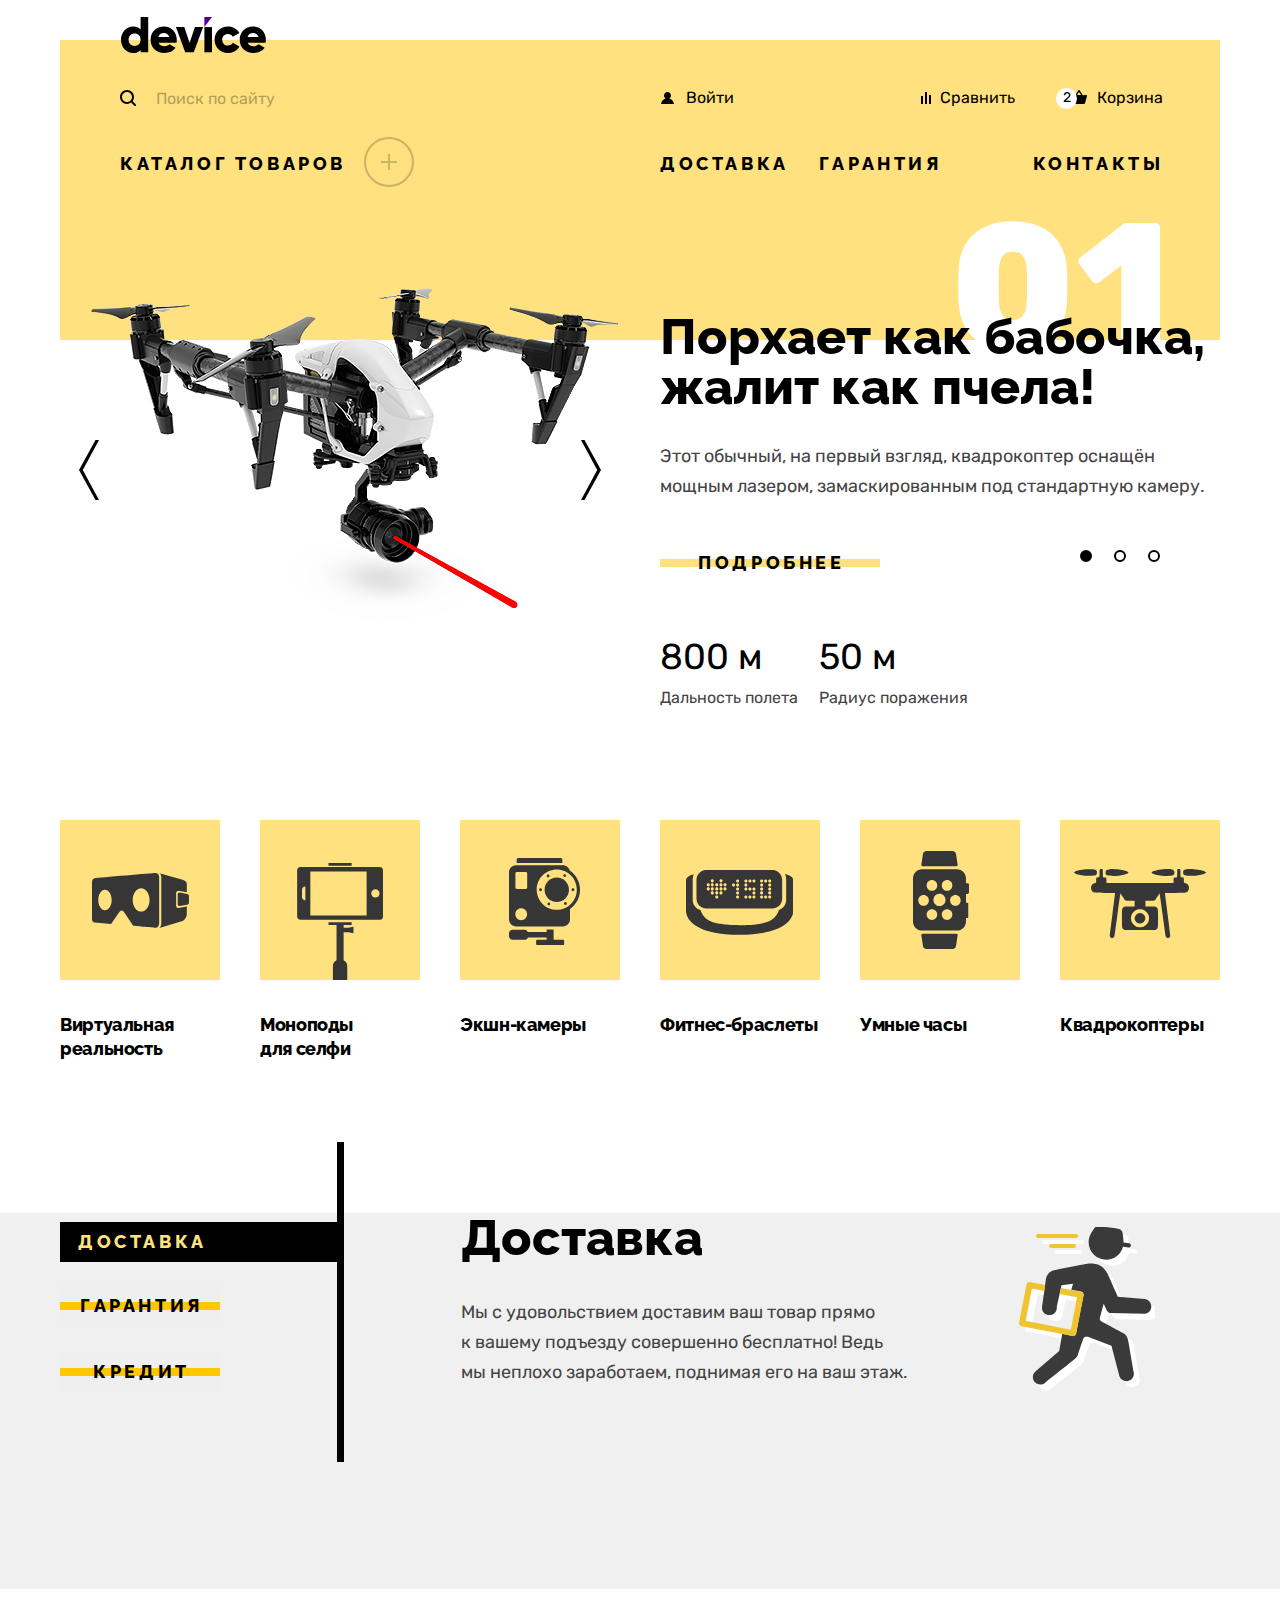
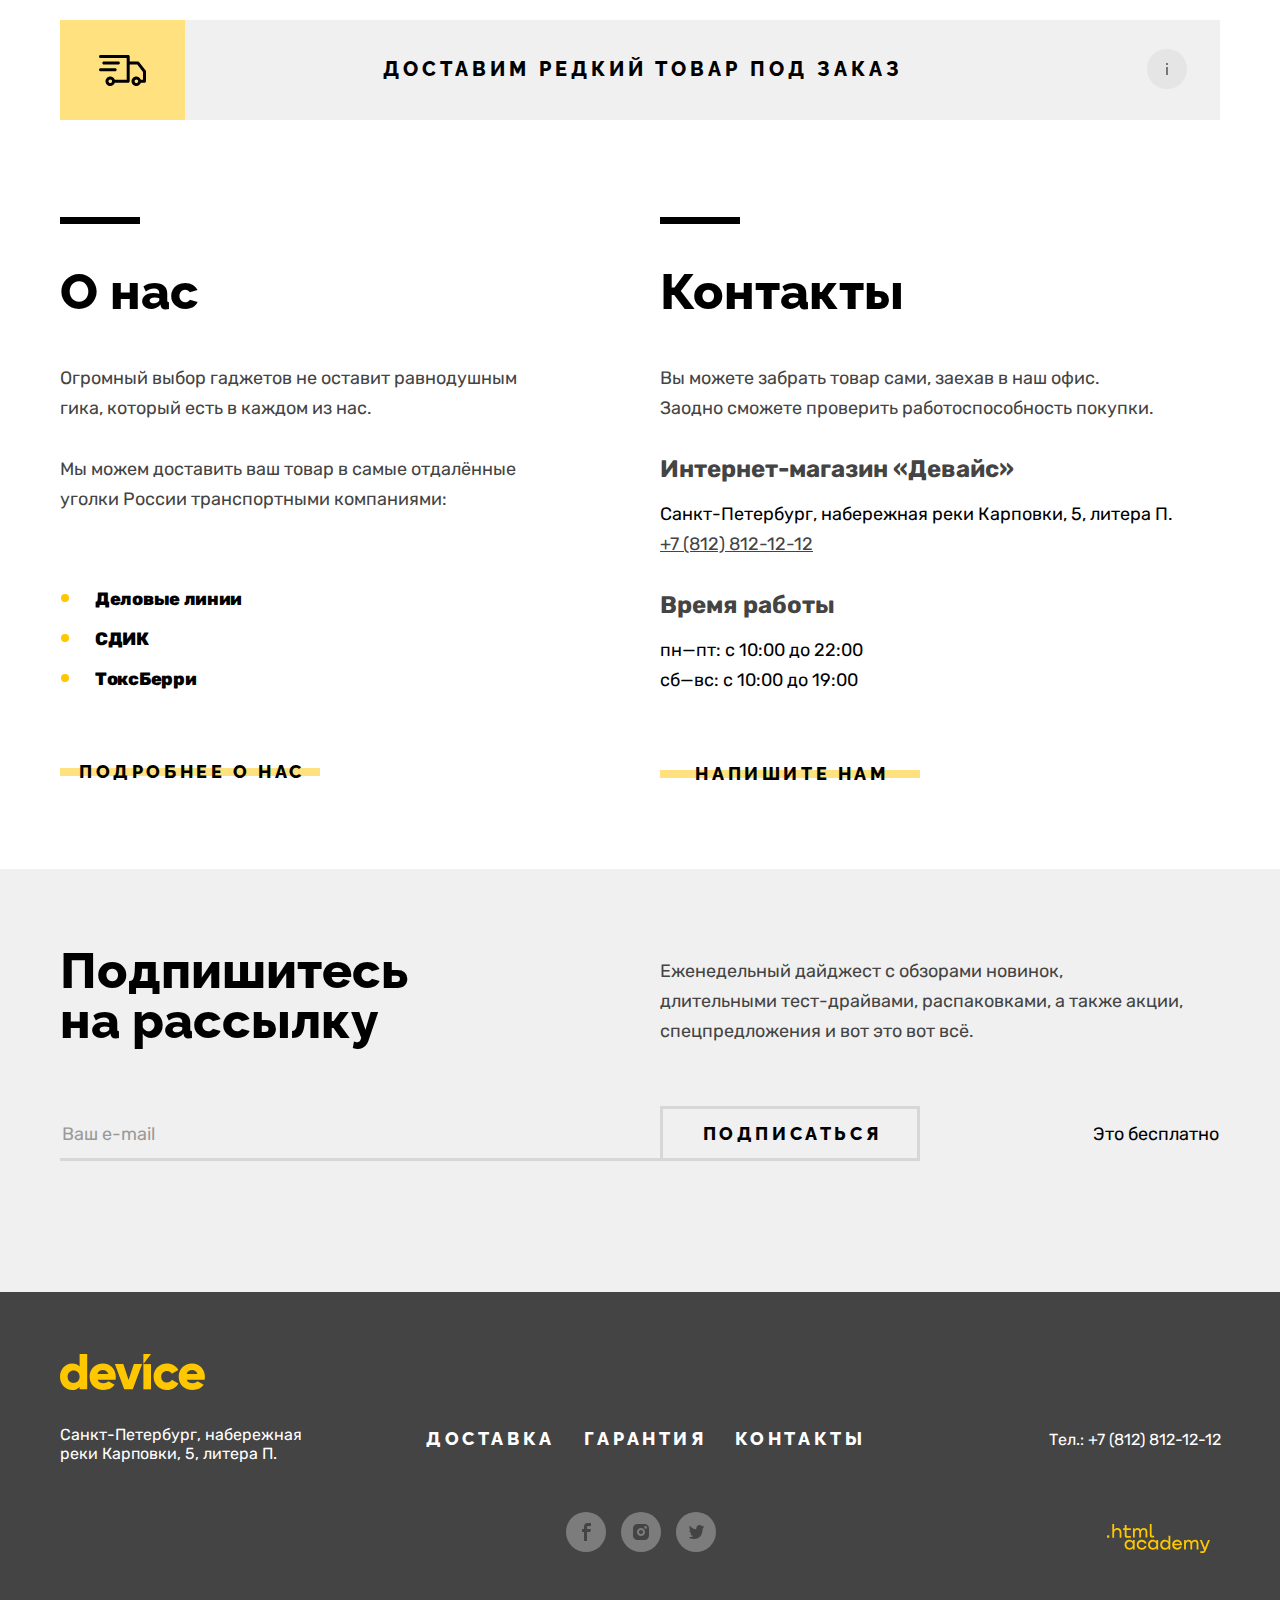
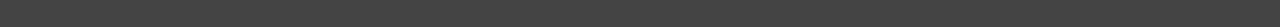
==== commit e66ac13c: "Сетка страницы и крупных блоков на флексах для страницы каталога" ====
--- a/index.html
+++ b/index.html
@@ -26,9 +26,9 @@
               <!-- header-search start -->
                 <form class="header-search header__search-form" action="https://echo.htmlacademy.ru" method="get">
                   <label class="header-search__label" for="search"></label>
-                    <input class="header-search__input" name="site-search" id="search" type="search" placeholder="Поиск по сайту">
-                    <span class="visually-hidden">Поиск по сайту.</span>
-                  <button class="header-search__submit" type="submit">Найти</button>
+                  <input class="header-search__input" name="site-search" id="search" type="search" placeholder="Поиск по сайту">
+                  <button class="header-search__submit" type="submit"><span class="header-search__submit-text">Найти</span></button>
+                  <span class="visually-hidden">Поиск по сайту.</span>
                 </form>
               <!-- header-search end -->
 
@@ -41,19 +41,26 @@
                       <div class="header__top-basket">
                         <ul class="header__top-basket-list">
                           <li class="header__top-basket-item">
-                            <img class="header__top-basket-image" src="images/selfie-stick-amateur-basket.png" width="41" height="43" alt="Любительская селфи-палка.">
-                            <a class="header__top-basket-link" href="#">Любительская селфи-палка</a>
+                            <a class="header__top-basket-link-image" href="#">
+                              <img class="header__top-basket-image" src="images/selfie-stick-amateur-basket.png" width="41" height="43" alt="Любительская селфи-палка.">
+                            </a>
+                            <a class="header__top-basket-link" href="#">Любительская <br /> селфи-палка</a>
+                            <button class="header__top-basket-button"></button>
                           </li>
                           <li class="header__top-basket-item">
-                            <img class="header__top-basket-image" src="images/selfie-stick-professional-basket.png" width="41" height="43" alt="Профессиональная селфи-палка.">
-                            <a class="header__top-basket-link" href="#">Профессиональная селфи-палка</a>
+                            <a class="header__top-basket-link-image" href="#">
+                              <img class="header__top-basket-image" src="images/selfie-stick-professional-basket.png" width="41" height="43" alt="Профессиональная селфи-палка.">
+                            </a>
+                            <a class="header__top-basket-link" href="#">Профессиональная <br /> селфи-палка</a>
+                            <button class="header__top-basket-button"></button>
                           </li>
                         </ul>
                         <div class="header__top-basket-block">
                           <p class="header__top-basket-text">Товаров: 2</p>
                           <p class="header__top-basket-text">Сумма: 2000 ₽</p>
                         </div>
-                        <a class="header__top-basket-open link">Открыть корзину</a>
+                        <button class="header__top-basket-open link">
+                          <span class="header__top-basket-open-text">Открыть корзину</span></button>
                       </div>
                     <!-- header__top-basket end -->
 
@@ -63,7 +70,8 @@
             <ul class="header__bottom-list">
               <li class="header__bottom-item header__bottom-item--catalog">
                 <a class="header__bottom-link header__bottom-link--catalog link" href="catalog.html">Каталог товаров</a>
-                  <ul class="header__bottom-catalog-list">
+                <ul class="header__bottom-catalog-list">
+                  <div class="header__bottom-catalog-block">
                     <li class="header__bottom-catalog-item">
                       <a class="header__bottom-catalog-link" href="#">Виртуальная реальность</a>
                     </li>
@@ -73,16 +81,21 @@
                     <li class="header__bottom-catalog-item">
                       <a class="header__bottom-catalog-link" href="#">Экшн-камеры</a>
                     </li>
+                  </div>
+                  <div class="header__bottom-catalog-block">
                     <li class="header__bottom-catalog-item">
                       <a class="header__bottom-catalog-link" href="#">Фитнес-браслеты</a>
                     </li>
                     <li class="header__bottom-catalog-item">
                       <a class="header__bottom-catalog-link" href="#">Умные часы</a>
                     </li>
+                  </div>
+                  <div class="header__bottom-catalog-block">
                     <li class="header__bottom-catalog-item">
                       <a class="header__bottom-catalog-link" href="#">Квадрокоптеры</a>
                     </li>
-                  </ul>
+                  </div>
+                </ul>
               </li>
               <li class="header__bottom-item">
                 <a class="header__bottom-link link" href="#">Доставка</a>
@@ -134,9 +147,9 @@
                     <img class="promo-slider__image" src="images/fitness-bracelets.png" width="560" height="560" alt="Фитнес-браслет.">
                   </div>
                   <div class="promo-slider__description">
-                    <h3 class="promo-slider__subtitle title">Худеем правильно!</h3>
+                    <h3 class="promo-slider__subtitle title">Худеем <br /> правильно!</h3>
                     <p class="promo-slider__text">Мотивирующие фитнес-браслеты помогут найти в себе силы не пропускать занятия и соблюдать диету.</p>
-                    <a class="promo-slider__link link link-effect" href="#">Подробнее</a>
+                    <a class="promo-slider__link link link--effect" href="#">Подробнее</a>
                     <dl class="promo-slider__term-list">
                       <div class="promo-slider__term-block">
                         <dt class="promo-slider__term-description">48 часов</dt>
@@ -150,15 +163,15 @@
                     <img class="promo-slider__image" src="images/selfie-stick.png" width="560" height="560" alt="Селфи-палка.">
                   </div>
                   <div class="promo-slider__description">
-                    <h3 class="promo-slider__subtitle title">Делай селфи, как Бен Стиллер! </h3>
+                    <h3 class="promo-slider__subtitle title">Делай селфи, <br /> как Бен Стиллер! </h3>
                     <p class="promo-slider__text">Самая длинная палка для селфи доступна в нашем магазине. Восемь (Восемь, Карл!) метров длиной и весом всего 5 кг.</p>
-                    <a class="promo-slider__link link link-effect" href="#">Подробнее</a>
+                    <a class="promo-slider__link link link--effect" href="#">Подробнее</a>
                     <dl class="promo-slider__term-list">
-                      <div class="promo-slider__term-block">
+                      <div class="promo-slider__term-block promo-slider__term-block--margin">
                         <dt class="promo-slider__term-description">8,5 м</dt>
                         <dd class="promo-slider__term-definition">Длина палки</dd>
                       </div>
-                      <div class="promo-slider__term-block">
+                      <div class="promo-slider__term-block promo-slider__term-block--margin">
                         <dt class="promo-slider__term-description">5 кг</dt>
                         <dd class="promo-slider__term-definition">Вес палки</dd>
                       </div>
@@ -376,17 +389,17 @@
 
             <ul class="footer__social">
               <li class="footer__social-item">
-                <a class="footer__social-link" href="https://www.facebook.com/htmlacademy">
+                <a class="footer__social-link footer__social-link--fb" href="https://www.facebook.com/htmlacademy">
                   <span class="visually-hidden">Фэйсбук.</span>
                 </a>
               </li>
               <li class="footer__social-item">
-                <a class="footer__social-link" href="https://www.instagram.com/htmlacademy">
+                <a class="footer__social-link footer__social-link--in" href="https://www.instagram.com/htmlacademy">
                   <span class="visually-hidden">Инстаграм.</span>
                 </a>
               </li>
               <li class="footer__social-item">
-                <a class="footer__social-link" href="https://www.twitter.com/htmlacademy_ru">
+                <a class="footer__social-link footer__social-link--tw" href="https://www.twitter.com/htmlacademy_ru">
                   <span class="visually-hidden">Твиттер.</span>
                 </a>
               </li>
--- a/css/style.css
+++ b/css/style.css
@@ -43,6 +43,7 @@
   --additional-supernova: #ffc700;
   --basic-black: #000000;
   --basic-cararra: #ebebeb;
+  --basic-erie-black: #1a1a1a;
   --basic-gainsboro: #dcdcdc;
   --basic-gallery: #f0f0f0;
   --basic-mercury: #e5e5e5;
@@ -193,67 +194,67 @@
 
   height: 300px;
   padding: 0 60px;
-  padding-top: 36px;
+  padding-top: 38px;
 
   background-color: var(--additional-jasmine);
+}
+
+.header__inner--catalog {
+  height: 186px;
 }
 
 .header__logo-link {
   position: absolute;
   top: -23px;
   left: 61px;
+
+  display: flex;
 }
 
 .header__top {
-  display: flex;
-  align-items: center;
-  margin-bottom: 18px;
+  position: relative;
+
+  display: flex;
+  margin-bottom: 20px;
 }
 
 /* header-search start */
 .header-search {
-  margin-right: 1px;
-}
-
-.header-search__label {
   position: relative;
+
+  display: flex;
+  margin-right: 4px;
+
+  transform: translateX(-16px);
 }
 
 .header-search__label::before {
   content: "";
   position: absolute;
-  top: 4px;
+  top: 12px;
+  left: 16px;
 
   width: 16px;
   height: 16px;
 
   background-image: url(../images/search.svg);
+  background-repeat: no-repeat;
+  cursor: pointer;
 }
 
 .header-search__input {
   width: 516px;
   height: 40px;
-  padding: 10px;
-  padding-left: 52px;
+  padding: 0;
+  padding-right: 20px;
+  padding-left: 50px;
 
   font-size: 16px;
   font-family: "Rubik", sans-serif;
 
   background-color: transparent;
-  border: 0;
   border: 2px solid transparent;
   outline: 0;
-  transform: translateX(-18px);
-}
-
-.header-search__input::placeholder {
-  color: var(--basic-black);
-
-  opacity: 0.3;
-}
-
-.header-search__input:hover::placeholder {
-  opacity: 0.6;
 }
 
 .header-search__input:focus {
@@ -261,35 +262,100 @@
   border-radius: 20px;
 }
 
+.header-search__input:active {
+  border: 2px solid var(--basic-black);
+  border-radius: 20px;
+}
+
+.header-search__input::placeholder {
+  color: var(--basic-black);
+
+  opacity: 0.3;
+}
+
+.header-search__input:hover::placeholder {
+  opacity: 0.6;
+}
+
 .header-search__submit {
   display: none;
 }
+
+.header-search__input--active {
+  width: 352px;
+
+  border-color: var(--basic-black);
+  border-right: 0;
+  border-top-left-radius: 20px;
+  border-bottom-left-radius: 20px;
+}
+
+.header-search__input--active:focus {
+  border-color: var(--basic-black);
+  border-right: 0;
+  border-radius: 20px 0 0 20px;
+}
+
+.header-search__input--active:active {
+  border-right: 0;
+  border-top-right-radius: 0;
+  border-bottom-right-radius: 0;
+}
+
+.header-search__input--active + .header-search__submit {
+  display: block;
+  padding: 0;
+
+  font-size: 16px;
+  font-family: "Rubik", sans-serif;
+
+  background-color: transparent;
+  border: 2px solid var(--basic-black);
+  border-radius: 0 20px 20px 0;
+  outline: 0;
+}
+
+.header-search__input--active + .header-search__submit:hover {
+  color: var(--basic-white);
+
+  background-color: var(--basic-black);
+}
+
+.header-search__input--active + .header-search__submit:focus {
+  border-color: var(--additional-lavender-indigo);
+}
+
+.header-search__input--active + .header-search__submit:active {
+  border-color: var(--basic-black);
+}
+
+.header-search__submit-text {
+  display: inline-block;
+  width: 160px;
+  height: 36px;
+  padding-top: 8px;
+  padding-bottom: 12px;
+}
+
+.header-search__submit-text:active {
+  opacity: 0.3;
+}
 /* header-search end */
 
 .header__top-link {
   position: relative;
 
   display: inline-block;
-  padding: 10px;
+  padding: 8px 18px;
 
   font-size: 16px;
   line-height: 20px;
   color: var(--basic-black);
   text-decoration: none;
+  white-space: nowrap;
 
   border: 2px solid transparent;
   outline: 0;
-}
-
-.header__top-link::before {
-  content: "";
-  position: absolute;
-  top: 13px;
-  left: 21px;
-}
-
-.header__top-link:hover {
-  opacity: 0.6;
 }
 
 .header__top-link:focus {
@@ -297,75 +363,272 @@
   border-radius: 20px;
 }
 
+.header__top-link:hover {
+  opacity: 0.6;
+}
+
 .header__top-link:active {
   border: 2px solid transparent;
   opacity: 0.3;
 }
 
+.header__top-link::before {
+  content: "";
+  position: absolute;
+
+  background-repeat: no-repeat;
+}
+
 .header__top-link--user {
-  width: 117px;
-  margin-top: 1px;
-  margin-right: 153px;
-  padding-left: 46px;
+  margin-right: 146px;
+  padding-left: 44px;
+}
+
+.header__top-link--log-off {
+  margin-right: 10px;
+  margin-left: -136px;
+
+  opacity: 0.3;
 }
 
 .header__top-link--user::before {
-  top: 13px;
-  left: 21px;
+  top: 12px;
+  left: 19px;
 
   width: 13px;
   height: 12px;
 
-  background-image: url(..//images/user.svg);
+  background-image: url(../images/user.svg);
 }
 
 .header__top-link--compare {
-  width: 136px;
-  margin-right: 23px;
-  padding-left: 41px;
+  margin-right: 18px;
+  padding-left: 38px;
 }
 
 .header__top-link--compare::before {
+  top: 12px;
+  left: 19px;
+
   width: 10px;
   height: 12px;
 
-  background-image: url(..//images/compare.svg);
+  background-image: url(../images/compare.svg);
 }
 
 .header__top-link--basket {
-  width: 131px;
-  padding-left: 44px;
+  padding-left: 42px;
+}
+
+.header__top-link--basket::after {
+  content: "2";
+  position: absolute;
+  top: 8px;
+  left: 1px;
+
+  width: 21px;
+  height: 21px;
+
+  font-size: 14px;
+  text-align: center;
+
+  background-color: var(--basic-white);
+  border-radius: 50%;
 }
 
 .header__top-link--basket::before {
-  top: 11.5px;
-  left: 18px;
+  top: 10px;
+  left: 16px;
 
   width: 16px;
   height: 14px;
 
-  background-image: url(..//images/cart.svg);
-}
-
-.header__top-link--basket::after {
-  content: "2";
-  position: absolute;
-  top: 10px;
-  left: 3px;
-
-  width: 21px;
-  height: 21px;
-
-  font-size: 14px;
-  text-align: center;
-
-  background-color: var(--basic-white);
-  border-radius: 20px;
+  background-image: url(../images/cart.svg);
+}
+
+.header__top-block:hover .header__top-basket {
+  display: block;
 }
 
 /* header__top-basket start */
 .header__top-basket {
+  position: absolute;
+  top: 40px;
+  right: -80px;
+  z-index: 2;
+
   display: none;
+  width: 320px;
+  height: 302px;
+
+  background-color: var(--basic-black);
+  box-shadow: 0 10px 0 rgba(0, 0, 0, 0.1);
+}
+
+.header__top-basket::before {
+  content: "";
+  position: absolute;
+  top: -16px;
+  left: 147px;
+
+  width: 14px;
+  height: 6px;
+
+  background-color: transparent;
+  border: 10px solid transparent;
+  border-bottom: 10px solid var(--basic-black);
+}
+
+.header__top-basket-list {
+  margin: 0;
+  padding: 0;
+
+  list-style-type: none;
+}
+
+.header__top-basket-item {
+  position: relative;
+
+  display: flex;
+  padding: 15px;
+}
+
+.header__top-basket-item:nth-child(1) {
+  border-bottom: 1px solid rgb(255,255,255, 0.1);
+}
+
+.header__top-basket-link-image {
+  display: flex;
+  margin-right: 17.5px;
+
+  border: 5px solid transparent;
+  outline: 0;
+}
+
+.header__top-basket-link-image:hover {
+  opacity: 0.6;
+}
+
+.header__top-basket-link-image:focus {
+  border: 5px solid var(--additional-lavender-indigo);
+}
+
+.header__top-basket-link-image:active {
+  border-color: transparent;
+  opacity: 0.3;
+}
+
+.header__top-basket-link {
+  display: inline-block;
+  padding-top: 7px;
+
+  font-size: 16px;
+  line-height: 20px;
+  color: var(--basic-white);
+  text-decoration: none;
+}
+
+.header__top-basket-link:hover {
+  opacity: 0.6;
+}
+
+.header__top-basket-link:focus {
+  color: var(--additional-lavender-indigo);
+
+  outline: 0;
+}
+
+.header__top-basket-link:active {
+  color: var(--basic-white);
+
+  opacity: 0.3;
+}
+
+.header__top-basket-button {
+  content: "";
+  position: absolute;
+  top: 21px;
+  right: 15px;
+
+  width: 23px;
+  height: 23px;
+
+  background-color: transparent;
+  background-image: url(../images/delete-white.svg);
+  background-repeat: no-repeat;
+  background-position: 50% 50%;
+  border: 2px solid transparent;
+  outline: 0;
+}
+
+.header__top-basket-button:hover {
+  opacity: 0.6;
+}
+
+.header__top-basket-button:focus {
+  border: 2px solid var(--additional-lavender-indigo);
+  border-radius: 50%;
+}
+
+.header__top-basket-button:active {
+  border-color: transparent;
+  opacity: 0.3;
+}
+
+.header__top-basket-block {
+  display: flex;
+  justify-content: space-between;
+  height: 44px;
+  margin-bottom: 20px;
+  padding: 0 20px;
+
+  background-color: var(--basic-erie-black);
+}
+
+.header__top-basket-text {
+  align-self: center;
+  margin: 0;
+
+  font-size: 16px;
+  color: var(--basic-white);
+}
+
+.header__top-basket-open {
+  display: inline-block;
+  width: 280px;
+  height: 50px;
+  margin: 0 20px;
+
+  text-align: center;
+  color: var(--basic-black);
+
+  background-color: var(--basic-white);
+  border: 0;
+}
+
+.header__top-basket-open:hover {
+  background-color: var(--additional-jasmine);
+}
+
+.header__top-basket-open:focus {
+  outline: 5px solid var(--additional-lavender-indigo);
+}
+
+.header__top-basket-open:active {
+  outline: 0;
+}
+
+.header__top-basket-open-text {
+  display: inline-block;
+  width: 280px;
+  height: 50px;
+  padding: 15px 0;
+
+  transform: translateX(-5px);
+}
+
+.header__top-basket-open-text:active {
+  opacity: 0.3;
 }
 /* header__top-basket end */
 
@@ -389,32 +652,14 @@
   margin-right: 51px;
 }
 
-.header__bottom-item--catalog {
-  position: relative;
-  left: -20px;
-}
-
 .header__bottom-link {
   position: relative;
 
   display: inline-block;
   padding: 13px 18px;
 
-  line-height: 20px;
-
   border: 2px solid transparent;
-  outline: none;
-}
-
-.header__bottom-link:hover::before {
-  content: "";
-  position: absolute;
-  bottom: 6px;
-
-  width: 80%;
-  height: 2px;
-
-  background-color: var(--basic-black);
+  outline: 0;
 }
 
 .header__bottom-link:focus {
@@ -423,18 +668,27 @@
 }
 
 .header__bottom-link:active {
-  border: 2px solid transparent;
-  opacity: 0.3;
+  border-color: transparent;
+  opacity: 0.3;
+}
+
+.header__bottom-link:hover::before {
+  content: "";
+  position: absolute;
+  bottom: 6px;
+
+  width: 80%;
+  height: 2px;
+
+  background-color: var(--basic-black);
 }
 
 .header__bottom-link--catalog {
   position: relative;
 
   white-space: nowrap;
-}
-
-.header__bottom-link--catalog:hover::before {
-  background-color: transparent;
+
+  transform: translateX(-20px);
 }
 
 .header__bottom-link--catalog:active {
@@ -464,19 +718,79 @@
   opacity: 1;
 }
 
+.header__bottom-link--catalog:hover::before {
+  background-color: transparent;
+}
+
+.header__bottom-item--catalog:hover .header__bottom-catalog-list {
+  display: flex;
+}
+
 .header__bottom-catalog-list {
+  position: absolute;
+  top: 150px;
+  left: 0;
+  z-index: 2;
+
   display: none;
+  width: 1160px;
+  height: 180px;
+  margin: 0;
+  padding: 0;
+  padding-top: 26px;
+  padding-left: 43px;
+
+  list-style-type: none;
+
+  background-color: var(--additional-jasmine);
+}
+
+.header__bottom-catalog-block {
+  margin-right: 12px;
+}
+
+.header__bottom-catalog-block:nth-child(2) {
+  margin-right: 26px;
+}
+
+.header__bottom-catalog-item {
+  padding-bottom: 6px;
+}
+
+.header__bottom-catalog-link {
+  display: inline-block;
+  padding: 3px 15px;
+
+  font-size: 16px;
+  line-height: 18px;
+  color: var(--basic-black);
+  text-decoration: none;
+
+  border: 2px solid transparent;
+  outline: 0;
+}
+
+.header__bottom-catalog-link:hover {
+  opacity: 0.6;
+}
+
+.header__bottom-catalog-link:focus {
+  border: 2px solid var(--additional-lavender-indigo);
+  border-radius: 25px;
+}
+
+.header__bottom-catalog-link:active {
+  border-color: transparent;
+  opacity: 0.3;
 }
 /* header end */
 
 /* main start */
-.main {
-  flex-grow: 1;
-}
 
 /* promo-slider start */
 .promo-slider {
   position: relative;
+  z-index: 1;
 
   margin-top: -150px;
   margin-bottom: 61px;
@@ -485,6 +799,8 @@
 .promo-slider__list {
   margin: 0;
   padding: 0;
+
+  list-style-type: none;
 }
 
 .promo-slider__item {
@@ -497,7 +813,6 @@
   position: absolute;
   top: 83px;
   right: 49px;
-  z-index: 1;
 
   font-weight: 800;
   font-size: 180px;
@@ -507,8 +822,10 @@
 }
 
 .promo-slider__item--current {
-  display: flex;
+  display: grid;
   justify-content: space-between;
+
+  grid-template-columns: 560px 560px;
 }
 
 .promo-slider__item--current:nth-child(1)::after {
@@ -523,12 +840,7 @@
   content: "03";
 }
 
-.promo-slider__images {
-  width: 560px;
-}
-
 .promo-slider__description {
-  width: 560px;
   padding-top: 122px;
 }
 
@@ -543,7 +855,6 @@
 .promo-slider__text {
   margin: 0;
   margin-bottom: 37px;
-  margin-left: 1px;
 
   color: var(--basic-tundora);
 }
@@ -574,6 +885,10 @@
   margin-right: 21px;
 }
 
+.promo-slider__term-block--margin {
+  margin-right: 62px;
+}
+
 .promo-slider__term-description {
   margin-bottom: 11px;
 
@@ -707,17 +1022,15 @@
   margin-bottom: 33px;
 
   background-color: var(--additional-jasmine);
-  border: 5px solid var(--additional-jasmine);
   outline: none;
 }
 
 .goods__link:hover {
   background-color: var(--additional-supernova);
-  border: 5px solid var(--additional-supernova);
 }
 
 .goods__link:focus {
-  border: 5px solid var(--additional-lavender-indigo);
+  outline: 5px solid var(--additional-lavender-indigo);
 }
 
 .goods__link:focus + .goods__text {
@@ -726,7 +1039,7 @@
 
 .goods__link:active {
   background-color: var(--additional-supernova);
-  border: 5px solid var(--additional-supernova);
+  outline: 5px solid transparent;
   opacity: 0.3;
 }
 
@@ -741,33 +1054,33 @@
 }
 
 .goods__image--virtual-reality {
-  top: 48px;
-  left: 27px;
+  top: 53px;
+  left: 32px;
 }
 
 .goods__image--monopods-for-selfie {
+  top: 43px;
+  left: 37px;
+}
+
+.goods__image--action-cameras {
   top: 38px;
-  left: 32px;
-}
-
-.goods__image--action-cameras {
-  top: 33px;
-  left: 44px;
+  left: 49px;
 }
 
 .goods__image--fitness-bracelets {
-  top: 45px;
-  left: 21px;
+  top: 50px;
+  left: 26px;
 }
 
 .goods__image--smart-watch {
-  top: 26px;
-  left: 48px;
+  top: 31px;
+  left: 53px;
 }
 
 .goods__image--quadrocopters {
-  top: 44px;
-  left: 9px;
+  top: 49px;
+  left: 14px;
 }
 
 .goods__text {
@@ -951,6 +1264,10 @@
   outline: none;
 }
 
+.rare-commodity__link:focus {
+  outline: 5px solid var(--additional-lavender-indigo);
+}
+
 .rare-commodity__link:active {
   opacity: 0.3;
 }
@@ -1188,6 +1505,20 @@
   outline: none;
 }
 
+.distribution__email:focus {
+  background-color: var(--basic-gainsboro);
+}
+
+.distribution__email:active {
+  background-color: transparent;
+  border-bottom: 3px solid var(--basic-black);
+}
+
+.distribution__email--active:focus {
+  background-color: transparent;
+  border-bottom: 3px solid var(--basic-black);
+}
+
 .distribution__email::placeholder {
   font-size: 18px;
   line-height: 30px;
@@ -1213,6 +1544,10 @@
   margin-right: 1px;
 }
 /* distribution end */
+
+.catalog {
+  display: flex;
+}
 
 /* filters start */
 .filters__top {
@@ -1260,6 +1595,22 @@
   color: var(--basic-black);
 }
 
+.products__sort-list {
+  margin: 0;
+  padding: 0;
+
+  list-style-type: none;
+}
+
+.products__list {
+  display: flex;
+  flex-wrap: wrap;
+  margin: 0;
+  padding: 0;
+
+  list-style-type: none;
+}
+
 .products__subtitle {
   font-size: 18px;
   line-height: 24px;
@@ -1271,12 +1622,24 @@
   color: var(--basic-tundora);
 }
 
+.products__details {
+  display: none;
+}
+
 .products__download {
   background-color: transparent;
   border: 0;
   border: 3px solid rgba(0, 0, 0, 0.1);
 }
 
+.products__pagination-list {
+  display: flex;
+  margin: 0;
+  padding: 0;
+
+  list-style-type: none;
+}
+
 .products__pagination-button {
   font-size: 16px;
   line-height: 19px;
@@ -1292,6 +1655,12 @@
 /* products end */
 
 /* main end */
+.main__list {
+  margin: 0;
+  padding: 0;
+
+  list-style-type: none;
+}
 
 /* footer start */
 .footer {
@@ -1303,48 +1672,108 @@
   padding-bottom: 61px;
 }
 
+.footer__logo-link {
+  display: flex;
+  margin-bottom: 24px;
+}
+
 .footer__navigation {
   display: flex;
-  margin-top: 26px;
-  margin-bottom: 51px;
+  align-items: center;
+  margin-bottom: 39px;
 }
 
 .footer__navigation-text {
   margin: 0;
-  margin-right: 124px;
+  margin-right: 104px;
 
   font-size: 16px;
   line-height: 19px;
   color: var(--basic-white);
+  white-space: nowrap;
 }
 
 .footer__navigation-list {
   display: flex;
   margin: 0;
+  margin-right: 147px;
+  padding: 0;
+
+  list-style-type: none;
+}
+
+.footer__navigation-item:nth-child(1) {
+  margin-right: -11px;
+}
+
+.footer__navigation-item:nth-child(2) {
+  margin-right: -12px;
+}
+
+.footer__navigation-link {
+  position: relative;
+
+  display: inline-block;
   margin-bottom: 10px;
-  padding: 0;
-
-  list-style-type: none;
-}
-
-.footer__navigation-item {
-  margin-right: 29px;
-}
-
-.footer__navigation-item:last-child {
-  margin-right: 0;
-}
-
-.footer__navigation-link {
+  padding: 12px 18px;
+
   color: var(--basic-white);
+
+  border: 2px solid transparent;
+  border-radius: 25px;
+  outline: 0;
+}
+
+.footer__navigation-link:focus {
+  border-color: var(--additional-lavender-indigo);
+}
+
+.footer__navigation-link:hover {
+  color: var(--additional-supernova);
+}
+
+.footer__navigation-link:hover::before {
+  content: "";
+  position: absolute;
+  bottom: 4px;
+
+  width: 75%;
+  height: 2px;
+
+  background-color: var(--additional-supernova);
+}
+
+.footer__navigation-link:active {
+  border-color: transparent;
+  opacity: 0.3;
 }
 
 .footer__navigation-tel {
-  margin-left: auto;
+  display: inline-block;
+  margin-bottom: 8px;
+  padding: 3px 15px;
 
   font-size: 16px;
   color: var(--basic-white);
   text-decoration: none;
+  white-space: nowrap;
+
+  border: 2px solid transparent;
+  border-radius: 25px;
+  outline: 0;
+}
+
+.footer__navigation-tel:hover {
+  color: var(--additional-supernova);
+}
+
+.footer__navigation-tel:focus {
+  border-color: var(--additional-lavender-indigo);
+}
+
+.footer__navigation-tel:active {
+  border-color: transparent;
+  opacity: 0.3;
 }
 
 .footer__social-block {
@@ -1352,13 +1781,93 @@
 }
 
 .footer__social {
-  margin: 0;
+  display: flex;
+  margin: 0;
+  margin-right: 381px;
+  margin-left: 506px;
   padding: 0;
 
   list-style-type: none;
 }
 
+.footer__social-item {
+  margin-right: 15px;
+}
+
+.footer__social-item:last-child {
+  margin: 0;
+}
+
+.footer__social-link {
+  display: inline-block;
+  width: 40px;
+  height: 40px;
+
+  background-repeat: no-repeat;
+  background-position: 50% 50%;
+  border: 5px solid transparent;
+  border-radius: 50%;
+  outline: 0;
+}
+
+.footer__social-link:focus {
+  background-color: transparent;
+  border-color: var(--additional-lavender-indigo);
+}
+
+.footer__social-link--fb,
+.footer__social-link--in,
+.footer__social-link--tw {
+  background-color: rgba(255, 255, 255, 0.3);
+}
+
+.footer__social-link--fb:hover,
+.footer__social-link--in:hover,
+.footer__social-link--tw:hover {
+  background-color: var(--additional-supernova);
+}
+
+.footer__social-link--fb:active,
+.footer__social-link--in:active,
+.footer__social-link--tw:active {
+  border-color: transparent;
+  opacity: 0.3;
+}
+
+.footer__social-link--fb {
+  background-image: url(../images/facebook-rest.svg);
+}
+
+.footer__social-link--fb:focus {
+  background-image: url(../images/facebook-focus.svg);
+}
+
+.footer__social-link--in {
+  background-image: url(../images/instagram-rest.svg);
+}
+
+.footer__social-link--in:focus {
+  background-image: url(../images/instagram-focus.svg);
+}
+
+.footer__social-link--tw {
+  background-image: url(../images/twitter-rest.svg);
+}
+
+.footer__social-link--tw:focus {
+  background-image: url(../images/twitter-focus.svg);
+}
+
 .footer__htmlacademy-link {
-  margin-left: auto;
+  display: flex;
+  width: 135px;
+  padding: 8px;
+
+  border: 2px solid transparent;
+  border-radius: 10px;
+}
+
+.footer__htmlacademy-link:focus {
+  border-color: var(--additional-lavender-indigo);
 }
 /* footer end */
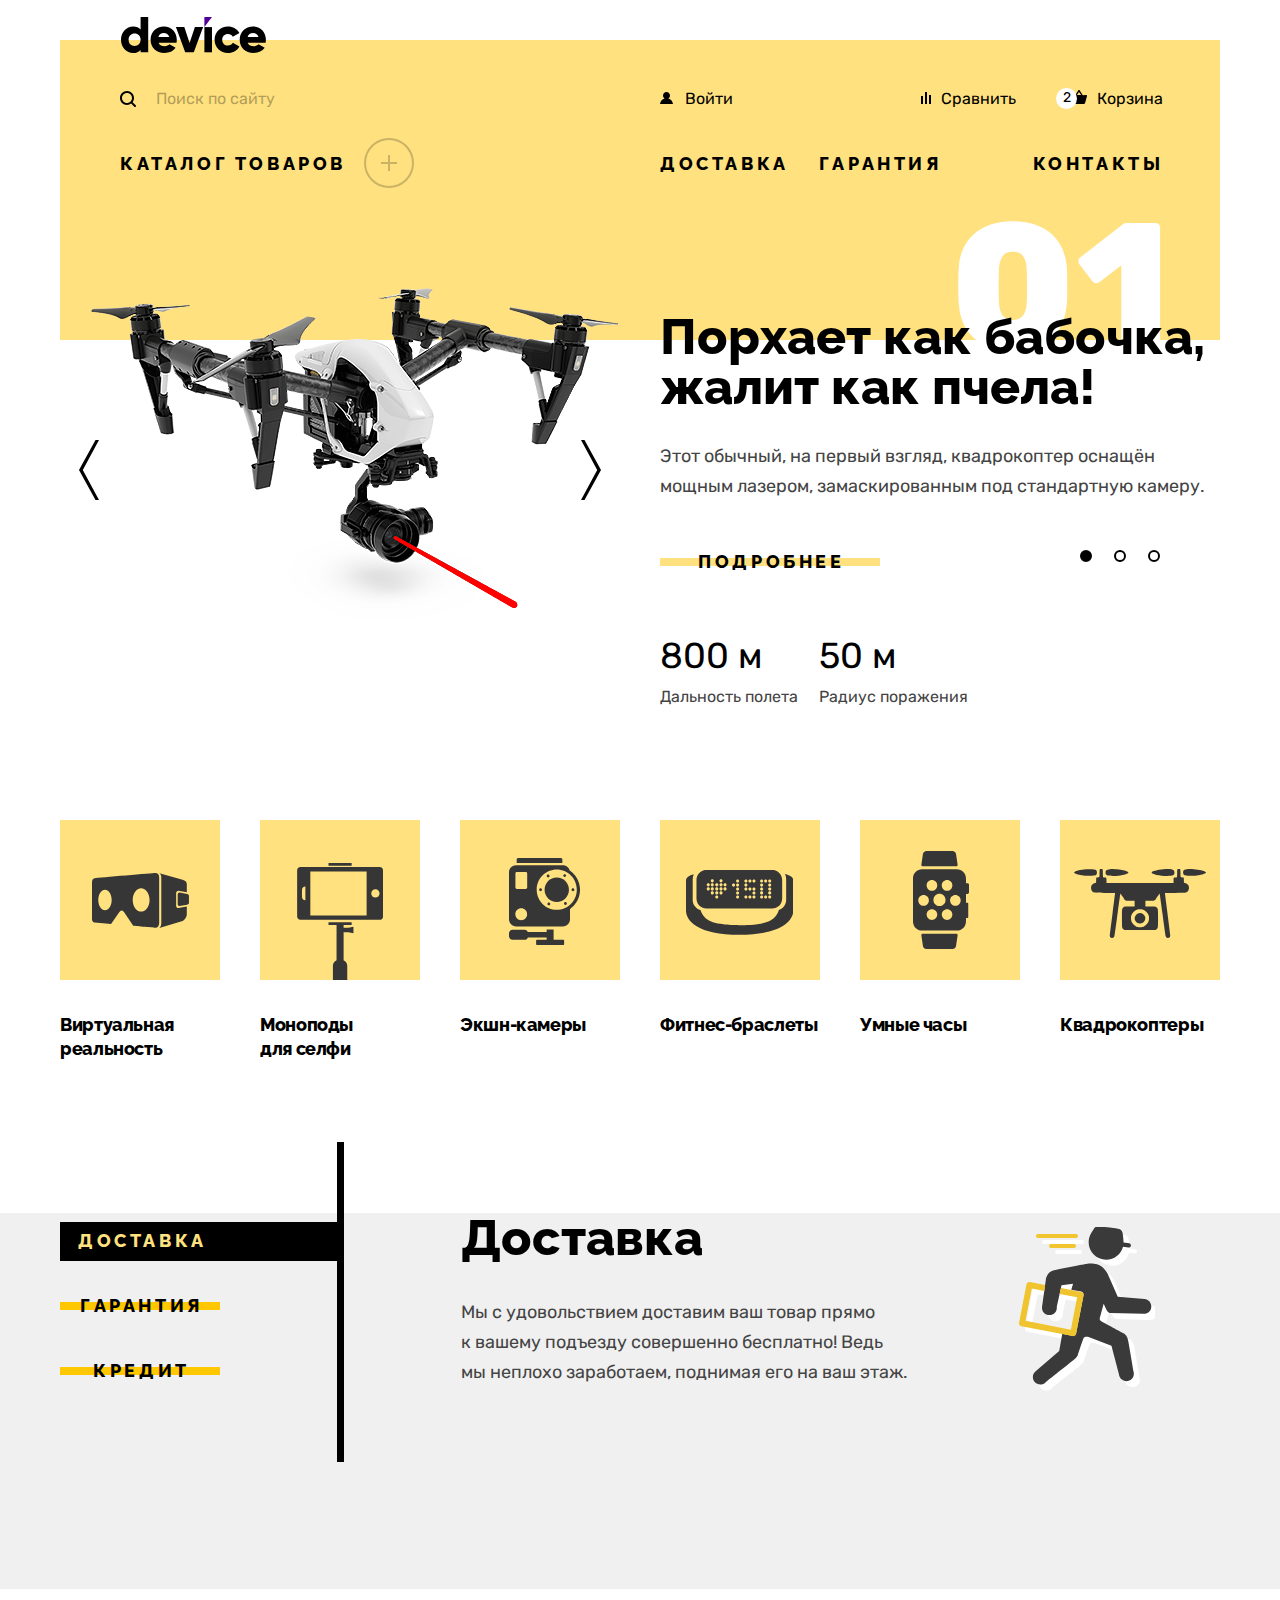
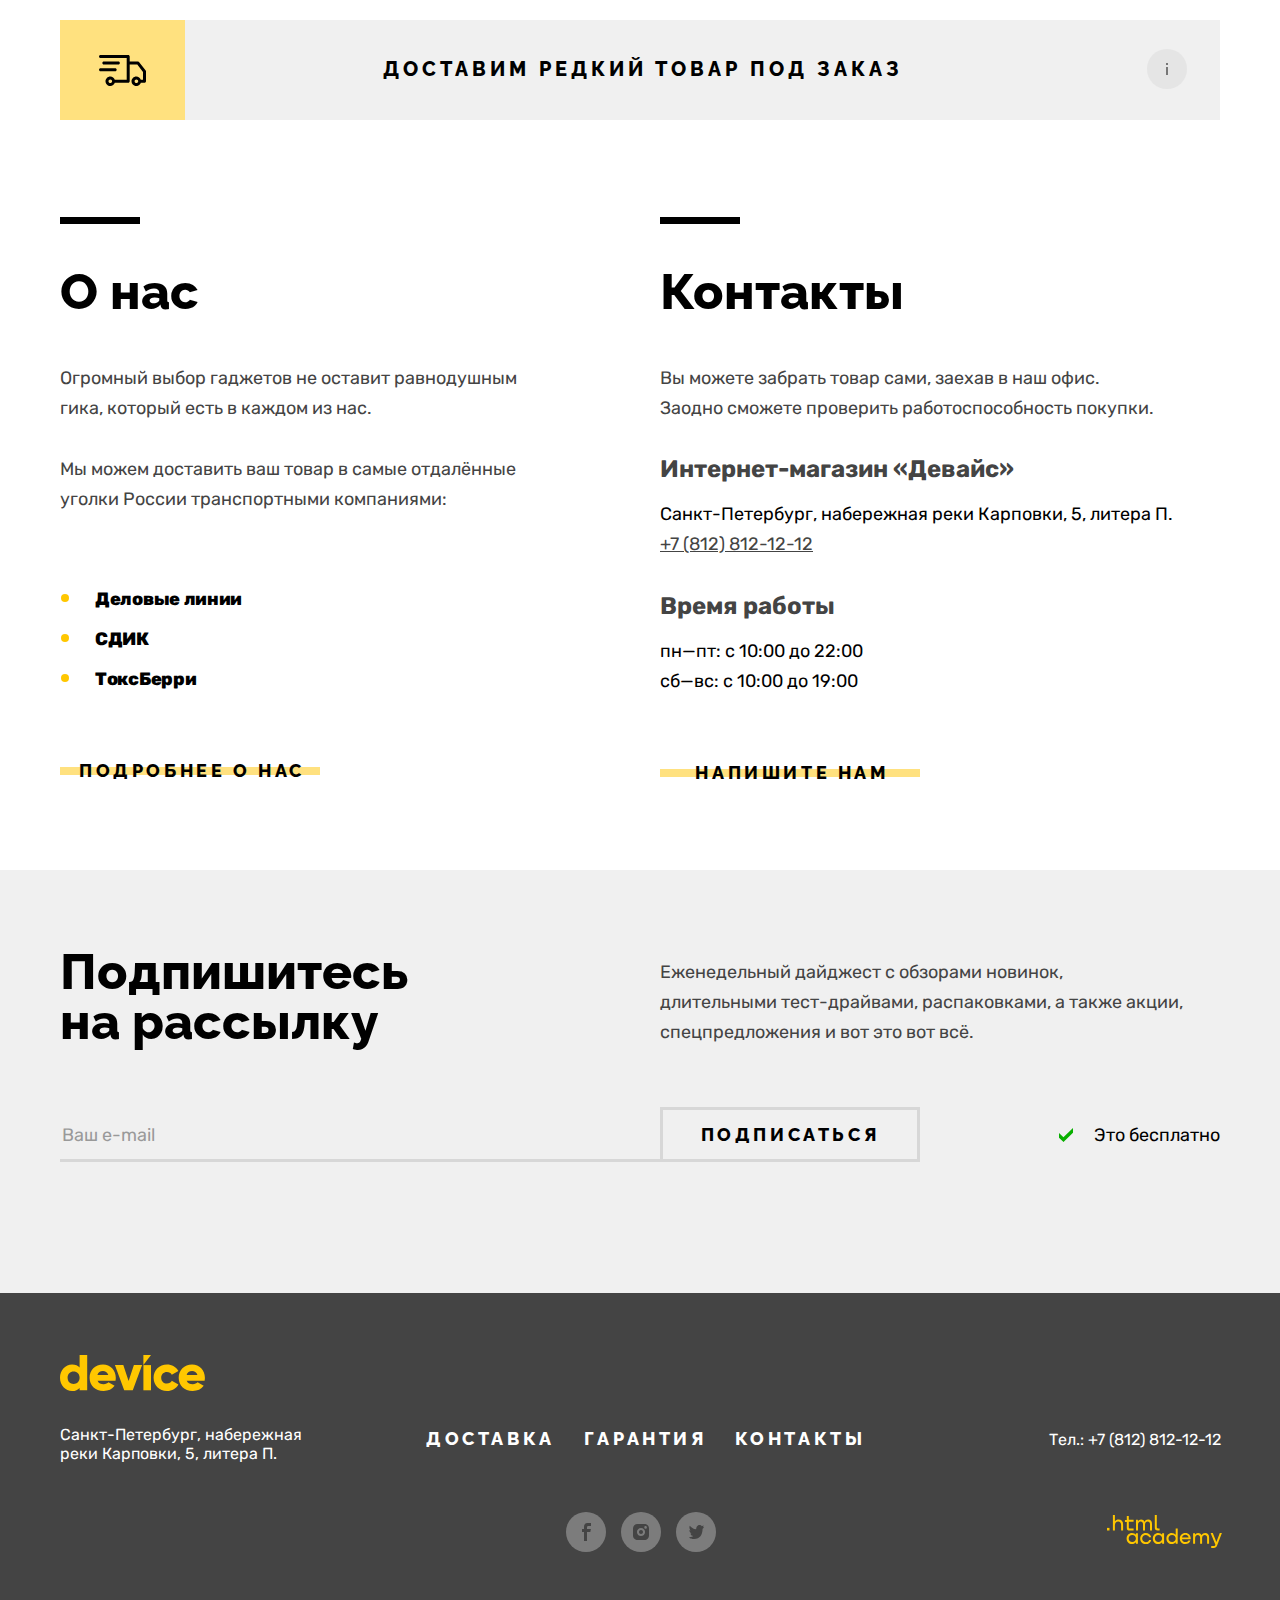
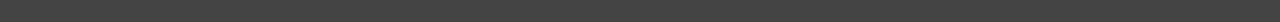
==== commit 5a99bbee: "Сетка страницы и крупных блоков на флексах для страницы каталога (правки)" ====
--- a/index.html
+++ b/index.html
@@ -17,7 +17,7 @@
         <div class="header__inner">
 
           <a class="header__logo-link">
-            <img class="header__logo-image" src="images/device-header.svg" width="145" height="36" alt="Логотип интернет магазина 'Device'.">
+            <img class="header__logo-image" src="images/device-logo.svg" width="145" height="36" alt="Логотип интернет магазина 'Device'.">
           </a>
 
           <nav class="header__navigation">
@@ -25,42 +25,48 @@
 
               <!-- header-search start -->
                 <form class="header-search header__search-form" action="https://echo.htmlacademy.ru" method="get">
-                  <label class="header-search__label" for="search"></label>
+                  <label class="header-search__label" for="search">
+                    <span class="visually-hidden">Поиск по сайту.</span>
+                  </label>
                   <input class="header-search__input" name="site-search" id="search" type="search" placeholder="Поиск по сайту">
                   <button class="header-search__submit" type="submit"><span class="header-search__submit-text">Найти</span></button>
-                  <span class="visually-hidden">Поиск по сайту.</span>
                 </form>
               <!-- header-search end -->
 
                 <a class="header__top-link header__top-link--user" href="#">Войти</a>
                 <a class="header__top-link header__top-link--compare" href="#">Сравнить</a>
-                <div class="header__top-block">
-                  <a class="header__top-link header__top-link--basket" href="#">Корзина</a>
+                <div class="header__top-basket-block" tabindex="0">
+                  <a class="header__top-link header__top-link--basket" href="#" tabindex="-1">Корзина</a>
 
                     <!-- header__top-basket start -->
                       <div class="header__top-basket">
                         <ul class="header__top-basket-list">
                           <li class="header__top-basket-item">
-                            <a class="header__top-basket-link-image" href="#">
+                            <a class="header__top-basket-link" href="#">
                               <img class="header__top-basket-image" src="images/selfie-stick-amateur-basket.png" width="41" height="43" alt="Любительская селфи-палка.">
+                              <span class="header__top-basket-link-text" href="#">Любительская <br /> селфи-палка</span>
                             </a>
-                            <a class="header__top-basket-link" href="#">Любительская <br /> селфи-палка</a>
-                            <button class="header__top-basket-button"></button>
+                            <button class="header__top-basket-button">
+                              <span class="visually-hidden">Удаление товара.</span>
+                            </button>
                           </li>
                           <li class="header__top-basket-item">
-                            <a class="header__top-basket-link-image" href="#">
+                            <a class="header__top-basket-link" href="#">
                               <img class="header__top-basket-image" src="images/selfie-stick-professional-basket.png" width="41" height="43" alt="Профессиональная селфи-палка.">
+                              <span class="header__top-basket-link-text" href="#">Профессиональная <br /> селфи-палка</span>
                             </a>
-                            <a class="header__top-basket-link" href="#">Профессиональная <br /> селфи-палка</a>
-                            <button class="header__top-basket-button"></button>
+                            <button class="header__top-basket-button">
+                              <span class="visually-hidden">Удаление товара.</span>
+                            </button>
                           </li>
                         </ul>
-                        <div class="header__top-basket-block">
+                        <div class="header__top-basket-block-text">
                           <p class="header__top-basket-text">Товаров: 2</p>
                           <p class="header__top-basket-text">Сумма: 2000 ₽</p>
                         </div>
-                        <button class="header__top-basket-open link">
-                          <span class="header__top-basket-open-text">Открыть корзину</span></button>
+                        <button class="header__top-basket-open link" type="button">
+                          <span class="header__top-basket-open-text">Открыть корзину</span>
+                        </button>
                       </div>
                     <!-- header__top-basket end -->
 
@@ -70,7 +76,7 @@
             <ul class="header__bottom-list">
               <li class="header__bottom-item header__bottom-item--catalog">
                 <a class="header__bottom-link header__bottom-link--catalog link" href="catalog.html">Каталог товаров</a>
-                <ul class="header__bottom-catalog-list">
+                <ul class="header__bottom-catalog-list" tabindex="1">
                   <div class="header__bottom-catalog-block">
                     <li class="header__bottom-catalog-item">
                       <a class="header__bottom-catalog-link" href="#">Виртуальная реальность</a>
@@ -215,44 +221,44 @@
           <!-- goods start -->
             <section class="goods container">
               <h2 class="visually-hidden">Товары</h2>
-                <ul class="goods__list">
-                  <li class="goods__item">
-                    <a class="goods__link" href="#">
-                      <img class="goods__image goods__image--virtual-reality" src="images/virtual-reality.svg" width="97" height="55" alt="Виртуальная реальность.">
-                    </a>
-                    <span class="goods__text">Виртуальная реальность</span>
-                  </li>
-                  <li class="goods__item">
-                    <a class="goods__link" href="#">
-                      <img class="goods__image goods__image--monopods-for-selfie" src="images/monopods-for-selfie.svg" width="86" height="117" alt="Моноподы для селфи.">
-                    </a>
-                    <span class="goods__text">Моноподы <br /> для селфи</span>
-                  </li>
-                  <li class="goods__item">
-                    <a class="goods__link" href="#">
-                      <img class="goods__image goods__image--action-cameras" src="images/action-cameras.svg" width="71" height="87" alt="Экшн-камеры.">
-                    </a>
-                    <span class="goods__text">Экшн-камеры</span>
-                  </li>
-                  <li class="goods__item">
-                    <a class="goods__link" href="#">
-                      <img class="goods__image goods__image--fitness-bracelets" src="images/fitness-bracelets.svg" width="107" height="65" alt="Фитнес-браслеты.">
-                    </a>
-                    <span class="goods__text">Фитнес-браслеты</span>
-                  </li>
-                  <li class="goods__item">
-                    <a class="goods__link" href="#">
-                      <img class="goods__image goods__image--smart-watch" src="images/smart-watch.svg" width="56" height="98" alt="Умные часы.">
-                    </a>
-                    <span class="goods__text">Умные часы</span>
-                  </li>
-                  <li class="goods__item">
-                    <a class="goods__link" href="#">
-                      <img class="goods__image goods__image--quadrocopters" src="images/quadrocopters.svg" width="132" height="69" alt="Квадрокоптеры.">
-                    </a>
-                    <span class="goods__text">Квадрокоптеры</span>
-                  </li>
-                </ul>
+              <ul class="goods__list">
+                <li class="goods__item">
+                  <a class="goods__link" href="#">
+                    <img class="goods__image goods__image--virtual-reality" src="images/virtual-reality.svg" width="97" height="55" alt="Виртуальная реальность.">
+                  </a>
+                  <span class="goods__text">Виртуальная реальность</span>
+                </li>
+                <li class="goods__item">
+                  <a class="goods__link" href="#">
+                    <img class="goods__image goods__image--monopods-for-selfie" src="images/monopods-for-selfie.svg" width="86" height="117" alt="Моноподы для селфи.">
+                  </a>
+                  <span class="goods__text">Моноподы <br /> для селфи</span>
+                </li>
+                <li class="goods__item">
+                  <a class="goods__link" href="#">
+                    <img class="goods__image goods__image--action-cameras" src="images/action-cameras.svg" width="71" height="87" alt="Экшн-камеры.">
+                  </a>
+                  <span class="goods__text">Экшн-камеры</span>
+                </li>
+                <li class="goods__item">
+                  <a class="goods__link" href="#">
+                    <img class="goods__image goods__image--fitness-bracelets" src="images/fitness-bracelets.svg" width="107" height="65" alt="Фитнес-браслеты.">
+                  </a>
+                  <span class="goods__text">Фитнес-браслеты</span>
+                </li>
+                <li class="goods__item">
+                  <a class="goods__link" href="#">
+                    <img class="goods__image goods__image--smart-watch" src="images/smart-watch.svg" width="56" height="98" alt="Умные часы.">
+                  </a>
+                  <span class="goods__text">Умные часы</span>
+                </li>
+                <li class="goods__item">
+                  <a class="goods__link" href="#">
+                    <img class="goods__image goods__image--quadrocopters" src="images/quadrocopters.svg" width="132" height="69" alt="Квадрокоптеры.">
+                  </a>
+                  <span class="goods__text">Квадрокоптеры</span>
+                </li>
+              </ul>
             </section>
           <!-- goods end -->
 
@@ -348,7 +354,7 @@
                   <form class="distribution__form" action="https://echo.htmlacademy.ru" method="post">
                     <label class="visually-hidden" for="your-email-binding">Ваш e-mail.</label>
                     <input class="distribution__email" name="your-emali" id="your-email-binding" type="email" placeholder="Ваш e-mail" required>
-                    <button class="distribution__submit" type="submit">
+                    <button class="distribution__submit" type="submit"> <!-- Класс distribution__email--error для состояние ошибки -->
                       <span class="distribution__submit-text link">Подписаться</span>
                     </button>
                   </form>
@@ -386,7 +392,6 @@
           </div>
 
           <div class="footer__social-block">
-
             <ul class="footer__social">
               <li class="footer__social-item">
                 <a class="footer__social-link footer__social-link--fb" href="https://www.facebook.com/htmlacademy">
@@ -405,16 +410,13 @@
               </li>
             </ul>
 
-            <a class="footer__htmlacademy-link" href="https://htmlacademy.ru">
-              <img class="footer__htmlacademy-image" src="images/logo-htmlacademy-footer.svg" width="115" height="34" alt="Логотип 'htmlacademy.">
-            </a>
-
+            <a class="footer__htmlacademy-link" href="https://htmlacademy.ru"></a>
           </div>
 
         </div>
       </footer>
     <!-- footer end -->
 
-    <script src="js/script.js"></script>
   </body>
+
 </html>
--- a/css/style.css
+++ b/css/style.css
@@ -73,6 +73,7 @@
   min-height: 100%;
   margin: 0;
 
+  font-weight: 400;
   font-size: 18px;
   line-height: 30px;
   font-family: "Rubik", sans-serif;
@@ -146,7 +147,7 @@
 
   font-weight: 800;
   font-size: 18px;
-  line-height: 21px;
+  line-height: 20px;
   font-family: "Raleway", sans-serif;
   color: var(--basic-black);
   text-transform: uppercase;
@@ -192,15 +193,10 @@
 .header__inner {
   position: relative;
 
-  height: 300px;
-  padding: 0 60px;
-  padding-top: 38px;
+  min-height: 300px;
+  padding: 0 60px 0;
 
   background-color: var(--additional-jasmine);
-}
-
-.header__inner--catalog {
-  height: 186px;
 }
 
 .header__logo-link {
@@ -211,9 +207,11 @@
   display: flex;
 }
 
+.header__navigation {
+  padding-top: 39px;
+}
+
 .header__top {
-  position: relative;
-
   display: flex;
   margin-bottom: 20px;
 }
@@ -223,33 +221,31 @@
   position: relative;
 
   display: flex;
-  margin-right: 4px;
-
-  transform: translateX(-16px);
+  margin-right: 19px;
+  margin-left: -16px;
 }
 
 .header-search__label::before {
   content: "";
   position: absolute;
-  top: 12px;
   left: 16px;
 
+  display: block;
   width: 16px;
-  height: 16px;
+  height: 40px;
 
   background-image: url(../images/search.svg);
   background-repeat: no-repeat;
-  cursor: pointer;
+  background-position-y: 50%;
 }
 
 .header-search__input {
   width: 516px;
-  height: 40px;
-  padding: 0;
-  padding-right: 20px;
+  padding: 8px 20px;
   padding-left: 50px;
 
   font-size: 16px;
+  line-height: 20px;
   font-family: "Rubik", sans-serif;
 
   background-color: transparent;
@@ -262,51 +258,35 @@
   border-radius: 20px;
 }
 
-.header-search__input:active {
-  border: 2px solid var(--basic-black);
-  border-radius: 20px;
-}
-
-.header-search__input::placeholder {
-  color: var(--basic-black);
-
-  opacity: 0.3;
-}
-
-.header-search__input:hover::placeholder {
-  opacity: 0.6;
-}
-
-.header-search__submit {
-  display: none;
-}
-
-.header-search__input--active {
-  width: 352px;
-
-  border-color: var(--basic-black);
-  border-right: 0;
-  border-top-left-radius: 20px;
-  border-bottom-left-radius: 20px;
-}
-
-.header-search__input--active:focus {
+.header-search__input:not(:placeholder-shown) {
+  width: 356px;
+
   border-color: var(--basic-black);
   border-right: 0;
   border-radius: 20px 0 0 20px;
 }
 
-.header-search__input--active:active {
-  border-right: 0;
-  border-top-right-radius: 0;
-  border-bottom-right-radius: 0;
-}
-
-.header-search__input--active + .header-search__submit {
-  display: block;
+.header-search__input:placeholder-shown ~ .header-search__submit {
+  display: none;
+}
+
+.header-search__input::placeholder {
+  color: var(--basic-black);
+
+  opacity: 0.3;
+}
+
+.header-search__input:hover::placeholder {
+  opacity: 0.6;
+}
+
+.header-search__submit {
+  width: 160px;
+  height: 40px;
   padding: 0;
 
   font-size: 16px;
+  line-height: 20px;
   font-family: "Rubik", sans-serif;
 
   background-color: transparent;
@@ -315,26 +295,25 @@
   outline: 0;
 }
 
-.header-search__input--active + .header-search__submit:hover {
+.header-search__submit:focus {
+  border-color: var(--additional-lavender-indigo);
+}
+
+.header-search__submit:hover {
   color: var(--basic-white);
 
   background-color: var(--basic-black);
-}
-
-.header-search__input--active + .header-search__submit:focus {
-  border-color: var(--additional-lavender-indigo);
-}
-
-.header-search__input--active + .header-search__submit:active {
+  border-color: var(--basic-black);
+}
+
+.header-search__submit:active {
   border-color: var(--basic-black);
 }
 
 .header-search__submit-text {
   display: inline-block;
   width: 160px;
-  height: 36px;
-  padding-top: 8px;
-  padding-bottom: 12px;
+  padding: 8px 0;
 }
 
 .header-search__submit-text:active {
@@ -346,85 +325,86 @@
   position: relative;
 
   display: inline-block;
-  padding: 8px 18px;
+  padding: 8px;
 
   font-size: 16px;
   line-height: 20px;
   color: var(--basic-black);
   text-decoration: none;
-  white-space: nowrap;
 
   border: 2px solid transparent;
+  border-radius: 20px;
   outline: 0;
+}
+
+.header__top-link:hover {
+  border-color: transparent;
+  opacity: 0.6;
 }
 
 .header__top-link:focus {
   border: 2px solid var(--additional-lavender-indigo);
-  border-radius: 20px;
-}
-
-.header__top-link:hover {
-  opacity: 0.6;
 }
 
 .header__top-link:active {
-  border: 2px solid transparent;
+  border-color: transparent;
   opacity: 0.3;
 }
 
 .header__top-link::before {
   content: "";
   position: absolute;
+  top: 0;
+
+  display: block;
+  height: 40px;
 
   background-repeat: no-repeat;
+  background-position-y: 40%;
 }
 
 .header__top-link--user {
-  margin-right: 146px;
+  margin-right: 155px;
   padding-left: 44px;
+}
+
+.header__top-link--user::before {
+  left: 19px;
+
+  width: 13px;
+
+  background-image: url(../images/user.svg);
 }
 
 .header__top-link--log-off {
   margin-right: 10px;
   margin-left: -136px;
 
-  opacity: 0.3;
-}
-
-.header__top-link--user::before {
-  top: 12px;
-  left: 19px;
-
-  width: 13px;
-  height: 12px;
-
-  background-image: url(../images/user.svg);
+  color: rgba(0, 0, 0, 0.3);
 }
 
 .header__top-link--compare {
-  margin-right: 18px;
-  padding-left: 38px;
+  margin-right: 25px;
+  padding-left: 41px;
 }
 
 .header__top-link--compare::before {
-  top: 12px;
-  left: 19px;
+  left: 21px;
 
   width: 10px;
-  height: 12px;
 
   background-image: url(../images/compare.svg);
 }
 
 .header__top-link--basket {
-  padding-left: 42px;
+  padding-left: 44px;
 }
 
 .header__top-link--basket::after {
   content: "2";
   position: absolute;
-  top: 8px;
-  left: 1px;
+  top: 7px;
+  left: 3px;
 
   width: 21px;
   height: 21px;
@@ -437,32 +417,42 @@
 }
 
 .header__top-link--basket::before {
-  top: 10px;
-  left: 16px;
+  left: 18px;
 
   width: 16px;
-  height: 14px;
-
-  background-image: url(../images/cart.svg);
-}
-
-.header__top-block:hover .header__top-basket {
+
+  background-image: url(../images/basket.svg);
+  background-position-y: 34%;
+}
+
+/* header__top-basket start */
+.header__top-basket-block {
+  position: relative;
+  z-index: 3;
+
+  outline: 0;
+}
+
+.header__top-basket-block:hover .header__top-basket,
+.header__top-basket-block:focus-within .header__top-basket {
+  position: absolute;
+  top: 41px;
+  right: -70px;
+
   display: block;
-}
-
-/* header__top-basket start */
-.header__top-basket {
-  position: absolute;
-  top: 40px;
-  right: -80px;
-  z-index: 2;
-
-  display: none;
   width: 320px;
   height: 302px;
 
   background-color: var(--basic-black);
   box-shadow: 0 10px 0 rgba(0, 0, 0, 0.1);
+}
+
+.header__top-basket-block:focus .header__top-link--basket {
+  border: 2px solid var(--additional-lavender-indigo);
+}
+
+.header__top-basket {
+  display: none;
 }
 
 .header__top-basket::before {
@@ -480,151 +470,153 @@
 }
 
 .header__top-basket-list {
-  margin: 0;
-  padding: 0;
+  height: 167px;
+  margin: 0;
+  padding: 0;
+  overflow-y: auto;
 
   list-style-type: none;
 }
 
 .header__top-basket-item {
-  position: relative;
-
-  display: flex;
-  padding: 15px;
-}
-
-.header__top-basket-item:nth-child(1) {
+  display: flex;
+  padding: 20px;
+}
+
+.header__top-basket-item:first-child {
   border-bottom: 1px solid rgb(255,255,255, 0.1);
 }
 
-.header__top-basket-link-image {
-  display: flex;
-  margin-right: 17.5px;
-
-  border: 5px solid transparent;
+.header__top-basket-link {
+  display: flex;
+  flex-grow: 1;
+
+  text-decoration: none;
+
   outline: 0;
 }
 
-.header__top-basket-link-image:hover {
+.header__top-basket-link:hover {
   opacity: 0.6;
 }
 
-.header__top-basket-link-image:focus {
-  border: 5px solid var(--additional-lavender-indigo);
-}
-
-.header__top-basket-link-image:active {
-  border-color: transparent;
-  opacity: 0.3;
-}
-
-.header__top-basket-link {
-  display: inline-block;
-  padding-top: 7px;
+.header__top-basket-link:active {
+  opacity: 0.3;
+}
+
+.header__top-basket-link:focus .header__top-basket-link-text {
+  color: var(--additional-lavender-indigo);
+}
+
+.header__top-basket-link:focus .header__top-basket-image {
+  outline: 5px solid var(--additional-lavender-indigo);
+}
+
+.header__top-basket-link:active .header__top-basket-link-text {
+  color: var(--basic-white);
+}
+
+.header__top-basket-link:active .header__top-basket-image {
+  outline: 5px solid transparent;
+}
+
+.header__top-basket-image {
+  margin-right: 23px;
+}
+
+.header__top-basket-link-text {
+  padding-top: 2px;
 
   font-size: 16px;
   line-height: 20px;
   color: var(--basic-white);
-  text-decoration: none;
-}
-
-.header__top-basket-link:hover {
-  opacity: 0.6;
-}
-
-.header__top-basket-link:focus {
-  color: var(--additional-lavender-indigo);
-
-  outline: 0;
-}
-
-.header__top-basket-link:active {
-  color: var(--basic-white);
-
-  opacity: 0.3;
 }
 
 .header__top-basket-button {
-  content: "";
-  position: absolute;
-  top: 21px;
-  right: 15px;
-
+  position: relative;
+  left: 6px;
+
+  display: block;
   width: 23px;
   height: 23px;
+  padding: 0;
 
   background-color: transparent;
   background-image: url(../images/delete-white.svg);
   background-repeat: no-repeat;
   background-position: 50% 50%;
+  border: 0;
   border: 2px solid transparent;
+  border-radius: 50%;
   outline: 0;
+}
+
+.header__top-basket-button:focus {
+  border: 2px solid var(--additional-lavender-indigo);
 }
 
 .header__top-basket-button:hover {
   opacity: 0.6;
 }
 
-.header__top-basket-button:focus {
-  border: 2px solid var(--additional-lavender-indigo);
-  border-radius: 50%;
-}
-
 .header__top-basket-button:active {
   border-color: transparent;
   opacity: 0.3;
 }
 
-.header__top-basket-block {
+.header__top-basket-block-text {
   display: flex;
   justify-content: space-between;
-  height: 44px;
-  margin-bottom: 20px;
-  padding: 0 20px;
+  padding: 12px 0;
+
+  font-size: 16px;
+  line-height: 20px;
+  color: var(--basic-white);
 
   background-color: var(--basic-erie-black);
 }
 
 .header__top-basket-text {
-  align-self: center;
-  margin: 0;
-
-  font-size: 16px;
-  color: var(--basic-white);
+  width: 140px;
+  margin: 0;
+}
+
+.header__top-basket-text:first-child {
+  margin-left: 20px;
+}
+
+.header__top-basket-text:last-child {
+  margin-right: 20px;
+
+  text-align: right;
 }
 
 .header__top-basket-open {
-  display: inline-block;
+  display: block;
   width: 280px;
-  height: 50px;
-  margin: 0 20px;
-
-  text-align: center;
-  color: var(--basic-black);
+  margin: 0 auto;
+  margin-top: 20px;
+  padding: 0;
 
   background-color: var(--basic-white);
   border: 0;
 }
 
+.header__top-basket-open:focus {
+  outline: 5px solid var(--additional-lavender-indigo);
+}
+
 .header__top-basket-open:hover {
   background-color: var(--additional-jasmine);
 }
 
-.header__top-basket-open:focus {
-  outline: 5px solid var(--additional-lavender-indigo);
-}
-
 .header__top-basket-open:active {
   outline: 0;
 }
 
 .header__top-basket-open-text {
   display: inline-block;
-  width: 280px;
-  height: 50px;
   padding: 15px 0;
-
-  transform: translateX(-5px);
 }
 
 .header__top-basket-open-text:active {
@@ -641,15 +633,17 @@
 }
 
 .header__bottom-item:nth-child(1) {
-  margin-right: 254px;
+  margin-right: 274px;
+  margin-left: -20px;
 }
 
 .header__bottom-item:nth-child(2) {
   margin-right: -10px;
 }
 
-.header__bottom-item:nth-child(3) {
-  margin-right: 51px;
+.header__bottom-item:nth-child(4) {
+  position: relative;
+  left: 51px;
 }
 
 .header__bottom-link {
@@ -659,12 +653,12 @@
   padding: 13px 18px;
 
   border: 2px solid transparent;
+  border-radius: 25px;
   outline: 0;
 }
 
 .header__bottom-link:focus {
   border: 2px solid var(--additional-lavender-indigo);
-  border-radius: 25px;
 }
 
 .header__bottom-link:active {
@@ -677,7 +671,7 @@
   position: absolute;
   bottom: 6px;
 
-  width: 80%;
+  width: 78%;
   height: 2px;
 
   background-color: var(--basic-black);
@@ -685,15 +679,6 @@
 
 .header__bottom-link--catalog {
   position: relative;
-
-  white-space: nowrap;
-
-  transform: translateX(-20px);
-}
-
-.header__bottom-link--catalog:active {
-  border: 2px solid transparent;
-  opacity: 0.3;
 }
 
 .header__bottom-link--catalog::after {
@@ -722,7 +707,8 @@
   background-color: transparent;
 }
 
-.header__bottom-item--catalog:hover .header__bottom-catalog-list {
+.header__bottom-item--catalog:hover .header__bottom-catalog-list,
+.header__bottom-item--catalog:focus-within .header__bottom-catalog-list {
   display: flex;
 }
 
@@ -739,6 +725,7 @@
   padding: 0;
   padding-top: 26px;
   padding-left: 43px;
+  overflow-y: auto;
 
   list-style-type: none;
 
@@ -747,6 +734,10 @@
 
 .header__bottom-catalog-block {
   margin-right: 12px;
+}
+
+.header__bottom-catalog-block:last-child {
+  margin: 0;
 }
 
 .header__bottom-catalog-block:nth-child(2) {
@@ -1122,7 +1113,7 @@
 
 .services__menu-item:nth-child(1) {
   margin-top: 80px;
-  margin-bottom: 24px;
+  margin-bottom: 26px;
 }
 
 .services__menu-item:nth-child(2) {
@@ -1142,6 +1133,7 @@
 
   text-align: center;
 
+  background-color: transparent;
   border: 0;
   outline: none;
   transform: translateX(1px);
@@ -1212,6 +1204,11 @@
 .services__description-item--current::after {
   content: "";
   position: absolute;
+
+  display: block;
+}
+
+.services__description-item:nth-child(1)::after {
   top: 14px;
   right: -194px;
 
@@ -1219,6 +1216,26 @@
   height: 164px;
 
   background-image: url(../images/delivery.svg);
+}
+
+.services__description-item:nth-child(2)::after {
+  top: -10px;
+  right: -214px;
+
+  width: 171px;
+  height: 195px;
+
+  background-image: url(../images/warranty.svg);
+}
+
+.services__description-item:nth-child(3)::after {
+  top: -10px;
+  right: -190px;
+
+  width: 156px;
+  height: 188px;
+
+  background-image: url(../images/credit.svg);
 }
 
 .services__description-subtitle {
@@ -1269,6 +1286,7 @@
 }
 
 .rare-commodity__link:active {
+  outline: 0;
   opacity: 0.3;
 }
 
@@ -1320,7 +1338,7 @@
 
   display: flex;
   justify-content: space-between;
-  padding-bottom: 71px;
+  padding-bottom: 73px;
 }
 
 .about-us::before,
@@ -1329,6 +1347,7 @@
   position: absolute;
   top: -50px;
 
+  display: block;
   width: 80px;
   height: 7px;
 
@@ -1396,6 +1415,7 @@
   top: 5px;
   left: -34px;
 
+  display: block;
   width: 8px;
   height: 8px;
 
@@ -1430,7 +1450,7 @@
 }
 
 .contacts__address {
-  margin-bottom: 31px;
+  margin-bottom: 32px;
 
   font-style: normal;
 }
@@ -1445,7 +1465,7 @@
 
 .contacts__list {
   margin: 0;
-  margin-bottom: 54px;
+  margin-bottom: 53px;
   padding: 0;
 
   list-style-type: none;
@@ -1507,6 +1527,11 @@
 
 .distribution__email:focus {
   background-color: var(--basic-gainsboro);
+  border-bottom: 3px solid transparent;
+}
+
+.distribution__email:hover {
+  border-bottom: 3px solid rgba(0, 0, 0, 0.2);
 }
 
 .distribution__email:active {
@@ -1514,9 +1539,14 @@
   border-bottom: 3px solid var(--basic-black);
 }
 
-.distribution__email--active:focus {
+.distribution__email:not(:placeholder-shown) {
   background-color: transparent;
   border-bottom: 3px solid var(--basic-black);
+}
+
+/* Состояние ошибки  */
+.distribution__email--error {
+  border-bottom: 3px solid var(--status-coral-red);
 }
 
 .distribution__email::placeholder {
@@ -1528,139 +1558,63 @@
 }
 
 .distribution__submit {
-  width: 260px;
-  height: 55px;
-
-  background-color: transparent;
-  border: 3px solid rgba(0, 0, 0, 0.1);
-}
-
-.distribution__submit-text {
-  padding-left: 4px;
-}
-
-.distribution__text {
-  margin: 0;
-  margin-right: 1px;
-}
-/* distribution end */
-
-.catalog {
-  display: flex;
-}
-
-/* filters start */
-.filters__top {
-  background-color: var(--basic-gainsboro);
-}
-
-.filters__title,
-.products__title {
-  font-size: 16px;
-  line-height: 19px;
-}
-
-.filters__form {
-  background-color: var(--basic-mercury);
-}
-
-.filters__block {
-  border-top: 2px solid var(--basic-black);
-}
-
-.filters__field {
-  border: 0;
-}
-
-.filters__subtitle {
-  font-weight: 800;
-  line-height: 20px;
-  letter-spacing: -0.02em;
-}
-
-.filters__checked {
-  font-size: 16px;
-  line-height: 19px;
-}
-
-.filters__submit {
-  border: 0;
-}
-/* filters end */
-
-/* products start */
-.products__popular-first {
-  font-size: 16px;
-  line-height: 19px;
-  color: var(--basic-black);
-}
-
-.products__sort-list {
-  margin: 0;
-  padding: 0;
-
-  list-style-type: none;
-}
-
-.products__list {
-  display: flex;
-  flex-wrap: wrap;
-  margin: 0;
-  padding: 0;
-
-  list-style-type: none;
-}
-
-.products__subtitle {
-  font-size: 18px;
-  line-height: 24px;
-  letter-spacing: -0.02em;
-}
-
-.products__price {
-  line-height: 21px;
-  color: var(--basic-tundora);
-}
-
-.products__details {
-  display: none;
-}
-
-.products__download {
+  padding: 0;
+
   background-color: transparent;
   border: 0;
   border: 3px solid rgba(0, 0, 0, 0.1);
-}
-
-.products__pagination-list {
-  display: flex;
-  margin: 0;
-  padding: 0;
-
-  list-style-type: none;
-}
-
-.products__pagination-button {
-  font-size: 16px;
-  line-height: 19px;
-}
-
-.products__pagination-link {
-  font-size: 16px;
-  line-height: 19px;
-  color: var(--basic-tundora);
-
-  opacity: 0.3;
-}
-/* products end */
+  outline: 0;
+}
+
+.distribution__submit:focus {
+  border-color: var(--additional-lavender-indigo);
+}
+
+.distribution__submit:hover {
+  background-color: var(--basic-black);
+}
+
+.distribution__submit:active {
+  border: 3px solid rgba(0, 0, 0, 0.1);
+}
+
+.distribution__submit-text {
+  display: inline-block;
+  width: 254px;
+  padding: 14px 0;
+}
+
+.distribution__submit-text:hover {
+  color: var(--basic-white);
+}
+
+.distribution__submit-text:active {
+  opacity: 0.3;
+}
+
+.distribution__text {
+  position: relative;
+
+  margin: 0;
+  padding-left: 35px;
+}
+
+.distribution__text::before {
+  content: "";
+  position: absolute;
+  top: 0;
+  left: 0;
+
+  width: 14px;
+  height: 30px;
+
+  background-image: url(../images/tick-big.svg);
+  background-repeat: no-repeat;
+  background-position: 50% 50%;
+}
+/* distribution end */
 
 /* main end */
-.main__list {
-  margin: 0;
-  padding: 0;
-
-  list-style-type: none;
-}
 
 /* footer start */
 .footer {
@@ -1859,15 +1813,36 @@
 }
 
 .footer__htmlacademy-link {
-  display: flex;
+  position: relative;
+
+  outline: 0;
+}
+
+.footer__htmlacademy-link::before {
+  content: "";
+  position: absolute;
+  bottom: 3px;
+  display: block;
   width: 135px;
+  height: 53px;
   padding: 8px;
-
+  background-image: url(../images/logo-htmlacademy-footer.svg);
+  background-repeat: no-repeat;
+  background-position: 50% 50%;
   border: 2px solid transparent;
   border-radius: 10px;
 }
 
-.footer__htmlacademy-link:focus {
+.footer__htmlacademy-link:focus::before {
   border-color: var(--additional-lavender-indigo);
 }
+
+.footer__htmlacademy-link:hover::before {
+  background-image: url(../images/logo-htmlacademy-white.svg);
+}
+
+.footer__htmlacademy-link:active::before {
+  border-color: transparent;
+  opacity: 0.3;
+}
 /* footer end */
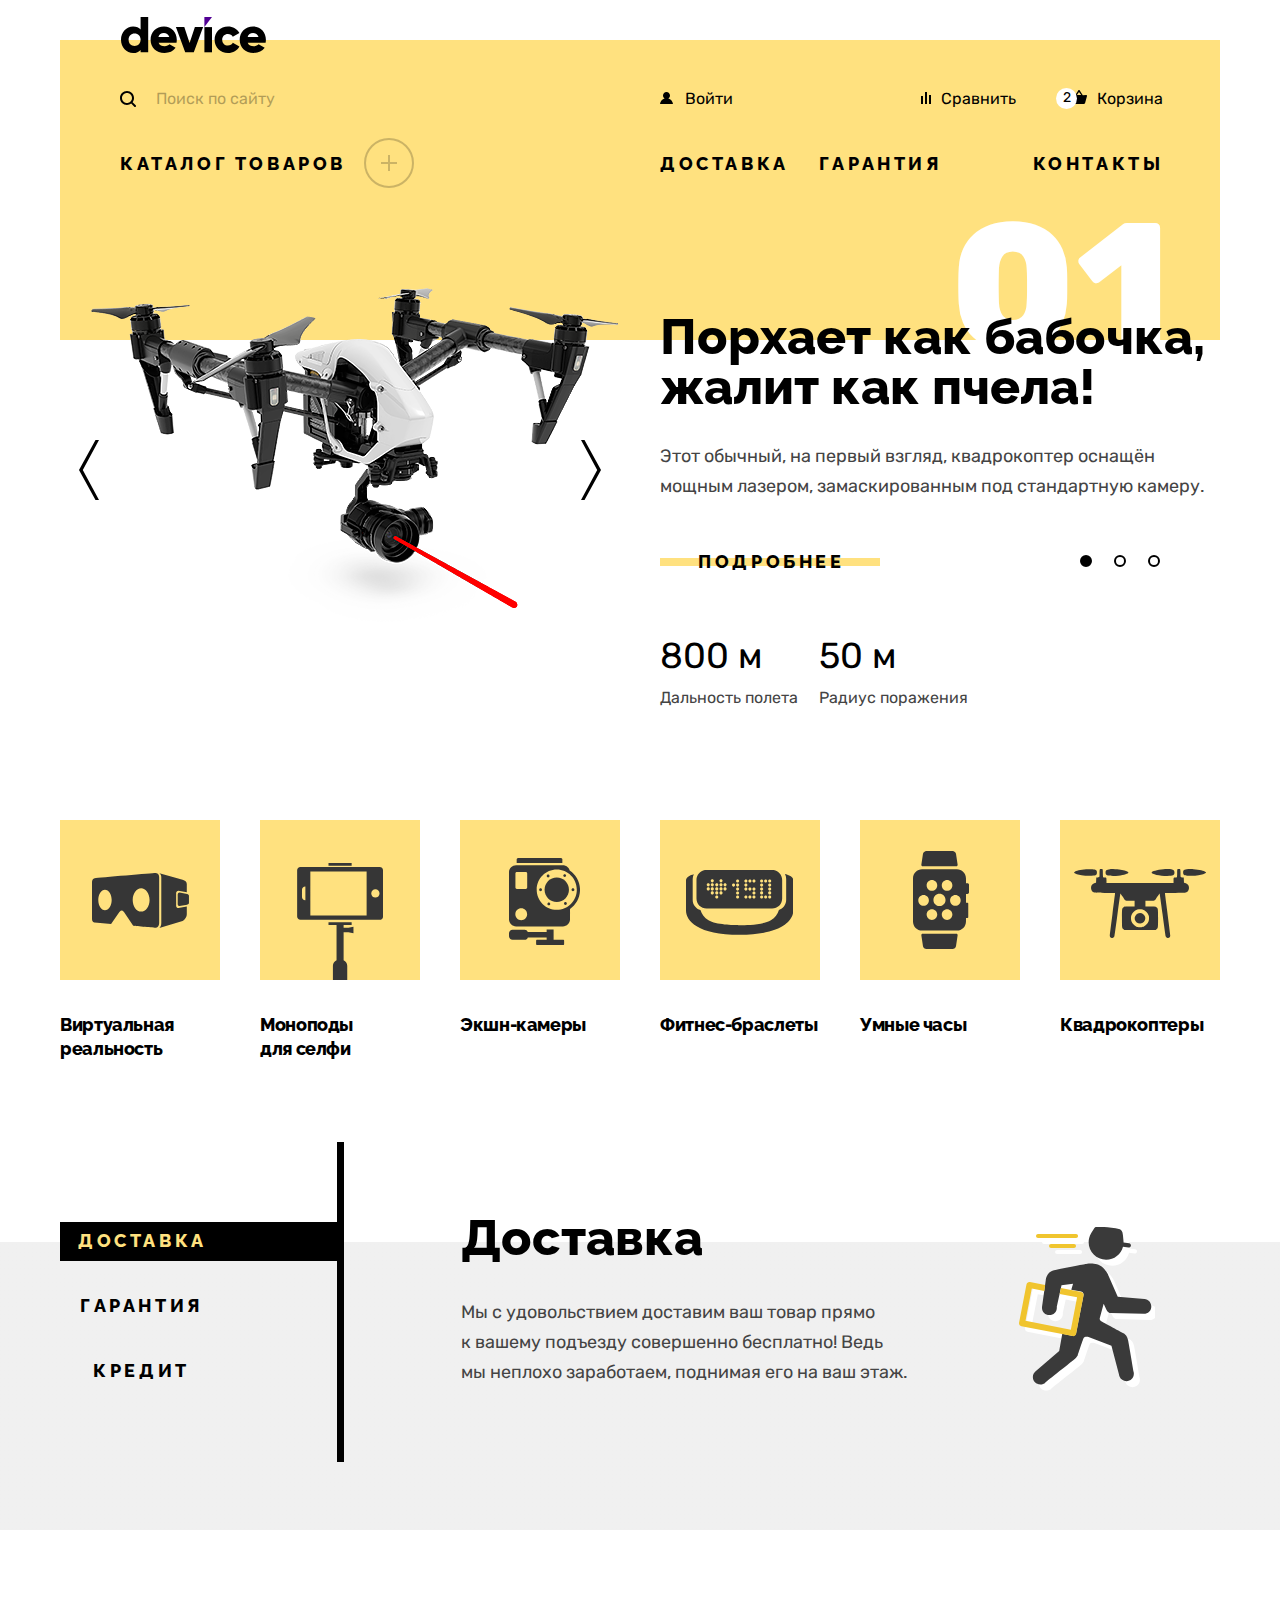
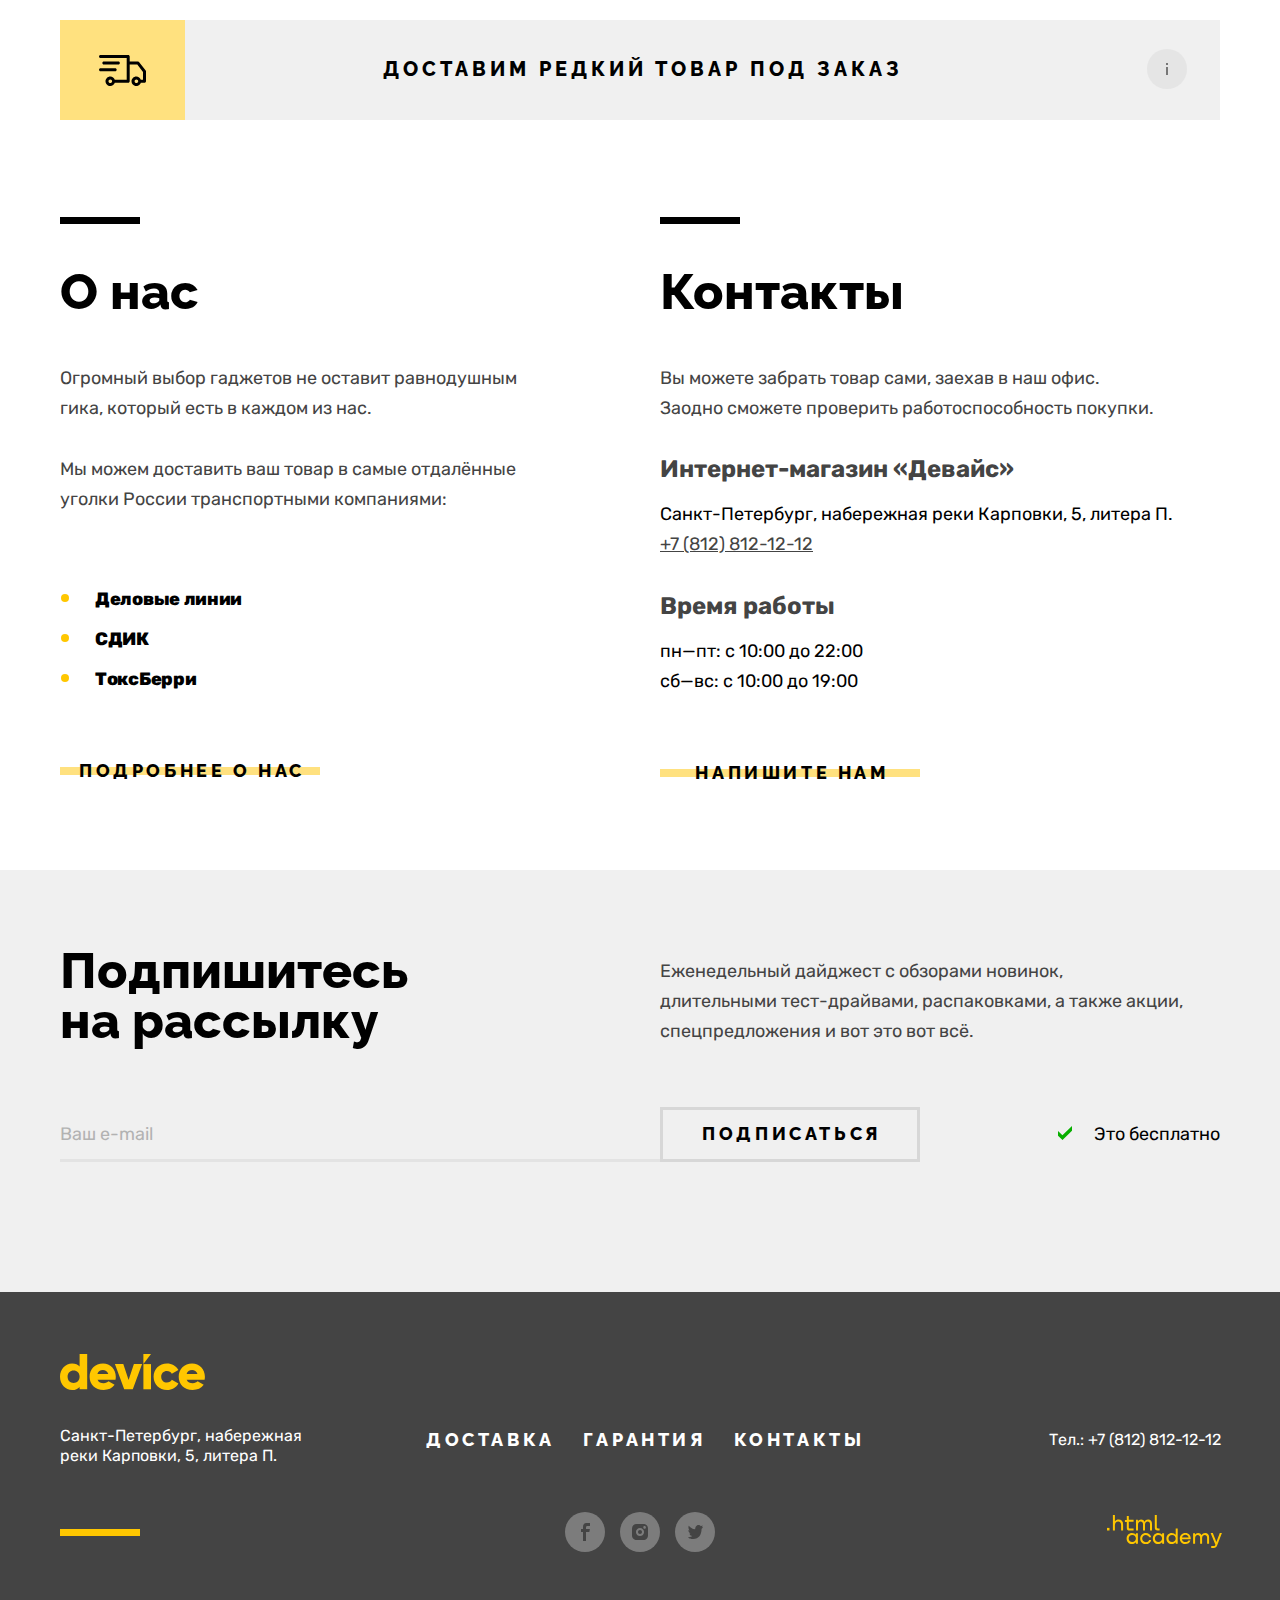
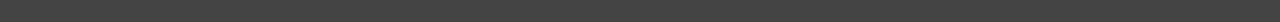
==== commit 38bae214: "Сетка страницы и крупных блоков на флексах для страницы каталога (правки)" ====
--- a/index.html
+++ b/index.html
@@ -17,7 +17,7 @@
         <div class="header__inner">
 
           <a class="header__logo-link">
-            <img class="header__logo-image" src="images/device-logo.svg" width="145" height="36" alt="Логотип интернет магазина 'Device'.">
+            <img class="header__logo-image" src="images/device-header.svg" width="145" height="36" alt="Логотип интернет магазина 'Device'.">
           </a>
 
           <nav class="header__navigation">
@@ -28,7 +28,7 @@
                   <label class="header-search__label" for="search">
                     <span class="visually-hidden">Поиск по сайту.</span>
                   </label>
-                  <input class="header-search__input" name="site-search" id="search" type="search" placeholder="Поиск по сайту">
+                  <input class="header-search__input" name="site-search" id="search" type="search" autocomplete="off" placeholder="Поиск по сайту">
                   <button class="header-search__submit" type="submit"><span class="header-search__submit-text">Найти</span></button>
                 </form>
               <!-- header-search end -->
@@ -46,7 +46,7 @@
                               <img class="header__top-basket-image" src="images/selfie-stick-amateur-basket.png" width="41" height="43" alt="Любительская селфи-палка.">
                               <span class="header__top-basket-link-text" href="#">Любительская <br /> селфи-палка</span>
                             </a>
-                            <button class="header__top-basket-button">
+                            <button class="header__top-basket-button" type="button">
                               <span class="visually-hidden">Удаление товара.</span>
                             </button>
                           </li>
@@ -55,7 +55,7 @@
                               <img class="header__top-basket-image" src="images/selfie-stick-professional-basket.png" width="41" height="43" alt="Профессиональная селфи-палка.">
                               <span class="header__top-basket-link-text" href="#">Профессиональная <br /> селфи-палка</span>
                             </a>
-                            <button class="header__top-basket-button">
+                            <button class="header__top-basket-button" type="button">
                               <span class="visually-hidden">Удаление товара.</span>
                             </button>
                           </li>
@@ -64,9 +64,7 @@
                           <p class="header__top-basket-text">Товаров: 2</p>
                           <p class="header__top-basket-text">Сумма: 2000 ₽</p>
                         </div>
-                        <button class="header__top-basket-open link" type="button">
-                          <span class="header__top-basket-open-text">Открыть корзину</span>
-                        </button>
+                        <button class="header__top-basket-open link" type="button">Открыть корзину</button>
                       </div>
                     <!-- header__top-basket end -->
 
@@ -74,10 +72,9 @@
             </div>
 
             <ul class="header__bottom-list">
-              <li class="header__bottom-item header__bottom-item--catalog">
-                <a class="header__bottom-link header__bottom-link--catalog link" href="catalog.html">Каталог товаров</a>
-                <ul class="header__bottom-catalog-list" tabindex="1">
-                  <div class="header__bottom-catalog-block">
+              <li class="header__bottom-item header__bottom-item--catalog" tabindex="1">
+                <a class="header__bottom-link header__bottom-link--catalog" href="catalog.html">Каталог товаров</a>
+                  <ul class="header__bottom-catalog-list">
                     <li class="header__bottom-catalog-item">
                       <a class="header__bottom-catalog-link" href="#">Виртуальная реальность</a>
                     </li>
@@ -87,30 +84,25 @@
                     <li class="header__bottom-catalog-item">
                       <a class="header__bottom-catalog-link" href="#">Экшн-камеры</a>
                     </li>
-                  </div>
-                  <div class="header__bottom-catalog-block">
                     <li class="header__bottom-catalog-item">
                       <a class="header__bottom-catalog-link" href="#">Фитнес-браслеты</a>
                     </li>
                     <li class="header__bottom-catalog-item">
                       <a class="header__bottom-catalog-link" href="#">Умные часы</a>
                     </li>
-                  </div>
-                  <div class="header__bottom-catalog-block">
                     <li class="header__bottom-catalog-item">
                       <a class="header__bottom-catalog-link" href="#">Квадрокоптеры</a>
                     </li>
-                  </div>
-                </ul>
+                  </ul>
               </li>
               <li class="header__bottom-item">
-                <a class="header__bottom-link link" href="#">Доставка</a>
+                <a class="header__bottom-link" href="#">Доставка</a>
               </li>
               <li class="header__bottom-item">
-                <a class="header__bottom-link link" href="#">Гарантия</a>
+                <a class="header__bottom-link" href="#">Гарантия</a>
               </li>
               <li class="header__bottom-item">
-                <a class="header__bottom-link link" href="#">Контакты</a>
+                <a class="header__bottom-link" href="#">Контакты</a>
               </li>
             </ul>
           </nav>
@@ -301,7 +293,7 @@
           <!-- rare-commodity start -->
             <section class="rare-commodity">
               <h2 class="visually-hidden">Доставка товара</h2>
-              <a class="rare-commodity__link link" href="#">Доставим редкий товар под заказ</a>
+              <a class="rare-commodity__link" href="#">Доставим редкий товар под заказ</a>
             </section>
           <!-- rare-commodity end -->
 
@@ -355,7 +347,7 @@
                     <label class="visually-hidden" for="your-email-binding">Ваш e-mail.</label>
                     <input class="distribution__email" name="your-emali" id="your-email-binding" type="email" placeholder="Ваш e-mail" required>
                     <button class="distribution__submit" type="submit"> <!-- Класс distribution__email--error для состояние ошибки -->
-                      <span class="distribution__submit-text link">Подписаться</span>
+                      Подписаться
                     </button>
                   </form>
                   <p class="distribution__text">Это бесплатно</p>
@@ -379,13 +371,13 @@
             <p class="footer__navigation-text">Санкт-Петербург, набережная <br /> реки Карповки, 5, литера П.</p>
             <ul class="footer__navigation-list">
               <li class="footer__navigation-item">
-                <a class="footer__navigation-link link" href="#">Доставка</a>
+                <a class="footer__navigation-link" href="#">Доставка</a>
               </li>
               <li class="footer__navigation-item">
-                <a class="footer__navigation-link link" href="#">Гарантия</a>
+                <a class="footer__navigation-link" href="#">Гарантия</a>
               </li>
               <li class="footer__navigation-item">
-                <a class="footer__navigation-link link" href="#">Контакты</a>
+                <a class="footer__navigation-link" href="#">Контакты</a>
               </li>
             </ul>
             <a class="footer__navigation-tel" href="tel:78128121212">Тел.: +7 (812) 812-12-12</a>
@@ -396,23 +388,54 @@
               <li class="footer__social-item">
                 <a class="footer__social-link footer__social-link--fb" href="https://www.facebook.com/htmlacademy">
                   <span class="visually-hidden">Фэйсбук.</span>
+                  <svg width="9" height="18" viewBox="0 0 9 18" fill="none" xmlns="http://www.w3.org/2000/svg">
+                    <path d="M6.5 3H9V0H5.6C2.8 0 2 1.7 2 4.2V6H0V9H2V18H5V9H8.3L8.9 6H5V4.5C5 3.7 5.3 3 6.5 3Z" fill="#444444"/>
+                  </svg>
                 </a>
               </li>
               <li class="footer__social-item">
                 <a class="footer__social-link footer__social-link--in" href="https://www.instagram.com/htmlacademy">
                   <span class="visually-hidden">Инстаграм.</span>
+                  <svg width="16" height="16" viewBox="0 0 16 16" fill="none" xmlns="http://www.w3.org/2000/svg">
+                    <path d="M8 10C9.10457 10 10 9.10457 10 8C10 6.89543 9.10457 6 8 6C6.89543 6 6 6.89543 6 8C6 9.10457 6.89543 10 8 10Z" fill="#444444"/>
+                    <path d="M14.7 1.3C13.8 0.4 12.7 0 11.3 0H4.7C1.9 0 0 1.9 0 4.7V11.3C0 12.7 0.4 13.9 1.4 14.7C2.3 15.6 3.4 16 4.7 16H11.3C12.7 16 13.9 15.6 14.7 14.7C15.5 13.8 16 12.7 16 11.3V4.7C16 3.3 15.6 2.1 14.7 1.3ZM8 12.1C5.8 12.1 3.9 10.3 3.9 8C3.9 5.7 5.8 3.9 8 3.9C10.2 3.9 12.1 5.7 12.1 8C12.1 10.3 10.2 12.1 8 12.1ZM12.6 4.7C11.9 4.7 11.3 4.2 11.3 3.4C11.3 2.6 11.8 2.1 12.6 2.1C13.3 2.1 13.9 2.7 13.9 3.4C13.9 4.1 13.3 4.7 12.6 4.7Z" fill="#444444"/>
+                  </svg>
                 </a>
               </li>
               <li class="footer__social-item">
                 <a class="footer__social-link footer__social-link--tw" href="https://www.twitter.com/htmlacademy_ru">
                   <span class="visually-hidden">Твиттер.</span>
+                  <svg width="15" height="14" viewBox="0 0 15 14" fill="none" xmlns="http://www.w3.org/2000/svg">
+                    <g clip-path="url(#clip0_22:176)">
+                    <path d="M9.7 0.099998C11.2 -0.400002 12.3 0.399998 12.9 1.2C13.4 0.999998 14 0.799998 14.6 0.599998C14.6 1.4 14.1 2 13.8 2.2C14.5 2.4 15 1.8 15 1.8C14.9 2.7 14.1 3.5 13.6 3.7C13.4 10 10.8 14.1 4.7 14C4.2 14 4.8 14 4.3 14C4 14 0.6 13.6 0 12.2C2 12.4 3.4 11.8 4.1 11.1C3.3 10.8 1.7 10.7 1.5 8.3C1.8 8.5 2 8.6 2.6 8.5C1.5 7.7 0.3 7 0.4 5C0.7 5.3 1.3 5.5 1.6 5.4C1 5.2 -0.2 2.3 0.8 0.799998C2.4 2.5 4.1 4.2 7.1 4.3C7.3 2.2 8.1 0.799998 9.7 0.099998Z" fill="#444444"/>
+                    </g>
+                    <defs>
+                    <clipPath id="clip0_22:176">
+                    <rect width="15" height="14" fill="white"/>
+                    </clipPath>
+                    </defs>
+                  </svg>
                 </a>
               </li>
             </ul>
-
-            <a class="footer__htmlacademy-link" href="https://htmlacademy.ru"></a>
           </div>
 
+          <a class="footer__htmlacademy-link" href="https://htmlacademy.ru">
+            <svg width="115" height="34" viewBox="0 0 115 34" fill="none" xmlns="http://www.w3.org/2000/svg">
+              <path d="M0 12.8999V15.4999H2.5V12.8999H0Z" fill="#FFC700"/>
+              <path d="M11.6 4.5C10 4.5 8.80002 5.2 8.00002 6.2H7.90002V0H5.90002V15.5H7.90002V10.2C7.90002 8.1 9.20002 6.6 11.2 6.6C13 6.6 14.1 8 14.1 9.8V15.5H16.1V9.4C16.2 6.4 14.3 4.5 11.6 4.5Z" fill="#FFC700"/>
+              <path d="M26.6 4.8001H21.8V1.1001H19.8V4.9001H17.9V6.9001H19.8V12.9001C19.8 14.6001 20.8 15.6001 22.5 15.6001H26.6V13.6001H22.9C22.2 13.6001 21.8 13.2001 21.8 12.5001V6.8001H26.6V4.8001Z" fill="#FFC700"/>
+              <path d="M41.1 4.6001C39.5 4.6001 38.2 5.4001 37.6 6.7001H37.5C36.9 5.5001 35.7 4.6001 34.1 4.6001C32.7 4.6001 31.6 5.4001 31 6.4001H30.9V4.8001H29V15.4001H31V10.0001C31 8.0001 32 6.5001 33.6 6.5001C35.1 6.5001 36 7.5001 36 9.1001V15.4001H38V9.8001C38 7.4001 39.4 6.5001 40.6 6.5001C42.1 6.5001 43 7.5001 43 9.1001V15.4001H45V8.9001C45.1 6.4001 43.6 4.6001 41.1 4.6001Z" fill="#FFC700"/>
+              <path d="M47.8 12.7C47.8 14.4 48.8 15.4 50.6 15.4H52.6V13.4H50.9001C50.2001 13.4 49.8 13 49.8 12.3V0H47.8V12.7Z" fill="#FFC700"/>
+              <path d="M28.9 19.6999C28 18.5999 26.7 17.8999 25 17.8999C21.9 17.8999 19.6 20.1999 19.6 23.4999C19.6 26.7999 21.9 29.0999 25 29.0999C26.8 29.0999 28 28.2999 28.8 27.1999H28.9V28.7999H30.9V18.1999H28.9V19.6999ZM25.3 27.0999C23.1 27.0999 21.7 25.4999 21.7 23.4999C21.7 21.4999 23.1 19.8999 25.3 19.8999C27.5 19.8999 28.9 21.4999 28.9 23.4999C28.9 25.3999 27.5 27.0999 25.3 27.0999Z" fill="#FFC700"/>
+              <path d="M44.2 21.9999C43.7 19.5999 41.5999 17.8999 38.7999 17.8999C35.3999 17.8999 33.2 20.3999 33.2 23.4999C33.2 26.5999 35.3999 29.0999 38.7999 29.0999C41.5999 29.0999 43.7 27.2999 44.2 24.8999H42.0999C41.6999 26.1999 40.3999 27.1999 38.7999 27.1999C36.5999 27.1999 35.2 25.5999 35.2 23.5999C35.2 21.5999 36.5999 19.9999 38.7999 19.9999C40.3999 19.9999 41.5999 20.9999 42.0999 22.1999H44.2V21.9999Z" fill="#FFC700"/>
+              <path d="M55.1 19.6999C54.2 18.5999 52.9001 17.8999 51.2001 17.8999C48.1001 17.8999 45.8 20.1999 45.8 23.4999C45.8 26.7999 48.1001 29.0999 51.2001 29.0999C53.0001 29.0999 54.2 28.2999 55 27.1999H55.1V28.7999H57.1V18.1999H55.1V19.6999ZM51.5 27.0999C49.3 27.0999 47.9001 25.4999 47.9001 23.4999C47.9001 21.4999 49.3 19.8999 51.5 19.8999C53.7 19.8999 55.1 21.4999 55.1 23.4999C55.1 25.3999 53.6 27.0999 51.5 27.0999Z" fill="#FFC700"/>
+              <path d="M68.7 19.7999C67.8 18.6999 66.5 17.8999 64.8 17.8999C61.7 17.8999 59.4 20.1999 59.4 23.4999C59.4 26.7999 61.6 29.0999 64.8 29.0999C66.5 29.0999 67.8 28.2999 68.6 27.2999H68.7V28.7999H70.7V13.3999H68.7V19.7999ZM65.1 27.0999C62.9 27.0999 61.5 25.4999 61.5 23.4999C61.5 21.4999 62.9 19.8999 65.1 19.8999C67.3 19.8999 68.7 21.4999 68.7 23.4999C68.6 25.4999 67.2 27.0999 65.1 27.0999Z" fill="#FFC700"/>
+              <path d="M78.3 17.8999C75 17.8999 72.8 20.3999 72.8 23.4999C72.8 26.4999 74.9 29.0999 78.3 29.0999C80.8 29.0999 82.8 27.7999 83.5 25.4999H81.4C80.9 26.4999 79.8 27.0999 78.4 27.0999C76.5 27.0999 75.1 25.7999 75 24.1999H83.8C84 20.5999 81.8 17.8999 78.3 17.8999ZM78.3 19.7999C80 19.7999 81.3 20.7999 81.6 22.3999H75.1C75.4 20.8999 76.6 19.7999 78.3 19.7999Z" fill="#FFC700"/>
+              <path d="M98.2 17.8999C96.6 17.8999 95.3 18.6999 94.6 19.8999H94.5C93.9 18.6999 92.7 17.8999 91.1 17.8999C89.7 17.8999 88.6 18.5999 88 19.6999V18.1999H86.1V28.7999H88.1V23.3999C88.1 21.3999 89.1 19.9999 90.7 19.8999C92.2 19.8999 93.1 20.8999 93.1 22.4999V28.7999H95.1V23.1999C95.1 20.7999 96.5 19.8999 97.7 19.8999C99.2 19.8999 100.1 20.8999 100.1 22.4999V28.7999H102.1V22.2999C102.2 19.6999 100.7 17.8999 98.2 17.8999Z" fill="#FFC700"/>
+              <path d="M109.4 27.0001L105.8 18.1001H103.6L108.4 29.7001C108.1 30.6001 107.7 30.9001 106.7 30.9001H104.2V32.9001H106.7C108.5 32.9001 109.5 32.1001 110.2 30.3001L114.9 18.1001H112.8L109.4 27.0001Z" fill="#FFC700"/>
+            </svg>
+          </a>
         </div>
       </footer>
     <!-- footer end -->
--- a/css/style.css
+++ b/css/style.css
@@ -145,6 +145,9 @@
   position: relative;
   z-index: 1;
 
+  display: block;
+  max-width: 280px;
+
   font-weight: 800;
   font-size: 18px;
   line-height: 20px;
@@ -158,12 +161,12 @@
 .link--effect::before {
   content: "";
   position: absolute;
-  top: 42%;
+  top: 20px;
   left: 0;
   z-index: -1;
 
   width: 100%;
-  height: 8px;
+  height: calc(100% - 40px);
 
   background-color: var(--additional-jasmine);
 
@@ -213,6 +216,7 @@
 
 .header__top {
   display: flex;
+  flex-wrap: wrap;
   margin-bottom: 20px;
 }
 
@@ -228,15 +232,15 @@
 .header-search__label::before {
   content: "";
   position: absolute;
+  top: 12px;
   left: 16px;
 
   display: block;
   width: 16px;
-  height: 40px;
+  height: 16px;
 
   background-image: url(../images/search.svg);
   background-repeat: no-repeat;
-  background-position-y: 50%;
 }
 
 .header-search__input {
@@ -313,7 +317,7 @@
 .header-search__submit-text {
   display: inline-block;
   width: 160px;
-  padding: 8px 0;
+  padding: 8px 8px;
 }
 
 .header-search__submit-text:active {
@@ -354,13 +358,12 @@
 .header__top-link::before {
   content: "";
   position: absolute;
-  top: 0;
+  top: 11px;
 
   display: block;
-  height: 40px;
+  height: 12px;
 
   background-repeat: no-repeat;
-  background-position-y: 40%;
 }
 
 .header__top-link--user {
@@ -397,6 +400,8 @@
 }
 
 .header__top-link--basket {
+  position: absolute;
+
   padding-left: 44px;
 }
 
@@ -417,12 +422,13 @@
 }
 
 .header__top-link--basket::before {
+  top: 9px;
   left: 18px;
 
   width: 16px;
+  height: 14px;
 
   background-image: url(../images/basket.svg);
-  background-position-y: 34%;
 }
 
 /* header__top-basket start */
@@ -596,7 +602,7 @@
   width: 280px;
   margin: 0 auto;
   margin-top: 20px;
-  padding: 0;
+  padding: 15px 15px;
 
   background-color: var(--basic-white);
   border: 0;
@@ -611,21 +617,15 @@
 }
 
 .header__top-basket-open:active {
+  color: rgba(0,0,0, 0.3);
+
   outline: 0;
 }
-
-.header__top-basket-open-text {
-  display: inline-block;
-  padding: 15px 0;
-}
-
-.header__top-basket-open-text:active {
-  opacity: 0.3;
-}
 /* header__top-basket end */
 
 .header__bottom-list {
   display: flex;
+  flex-wrap: wrap;
   margin: 0;
   padding: 0;
 
@@ -646,11 +646,24 @@
   left: 51px;
 }
 
+.header__bottom-item--catalog:focus {
+  outline: 0;
+}
+
 .header__bottom-link {
   position: relative;
 
   display: inline-block;
   padding: 13px 18px;
+
+  font-weight: 800;
+  font-size: 18px;
+  line-height: 20px;
+  font-family: "Raleway", sans-serif;
+  color: var(--basic-black);
+  text-transform: uppercase;
+  text-decoration: none;
+  letter-spacing: 0.2em;
 
   border: 2px solid transparent;
   border-radius: 25px;
@@ -671,7 +684,7 @@
   position: absolute;
   bottom: 6px;
 
-  width: 78%;
+  width: 76%;
   height: 2px;
 
   background-color: var(--basic-black);
@@ -707,11 +720,6 @@
   background-color: transparent;
 }
 
-.header__bottom-item--catalog:hover .header__bottom-catalog-list,
-.header__bottom-item--catalog:focus-within .header__bottom-catalog-list {
-  display: flex;
-}
-
 .header__bottom-catalog-list {
   position: absolute;
   top: 150px;
@@ -732,20 +740,29 @@
   background-color: var(--additional-jasmine);
 }
 
-.header__bottom-catalog-block {
+.header__bottom-item--catalog:hover .header__bottom-catalog-list,
+.header__bottom-item--catalog:focus-within .header__bottom-catalog-list {
+  display: flex;
+  flex-direction: column;
+  flex-wrap: wrap;
+  align-content: flex-start;
+}
+
+.header__bottom-catalog-item {
   margin-right: 12px;
-}
-
-.header__bottom-catalog-block:last-child {
-  margin: 0;
-}
-
-.header__bottom-catalog-block:nth-child(2) {
+  margin-bottom: 6px;
+}
+
+.header__bottom-catalog-item:nth-child(3) {
+  margin-bottom: 40px;
+}
+
+.header__bottom-catalog-item:nth-child(4) {
   margin-right: 26px;
 }
 
-.header__bottom-catalog-item {
-  padding-bottom: 6px;
+.header__bottom-catalog-item:nth-child(5) {
+  margin-bottom: 70px;
 }
 
 .header__bottom-catalog-link {
@@ -881,7 +898,7 @@
 }
 
 .promo-slider__term-description {
-  margin-bottom: 11px;
+  margin-bottom: 12px;
 
   font-size: 36px;
 }
@@ -901,13 +918,11 @@
   box-sizing: content-box;
   width: 20px;
   height: 60px;
-  padding: 0;
   padding: 10px;
 
   background-color: transparent;
   background-repeat: no-repeat;
   background-position: 50% 50%;
-  border: 0;
   border: 2px solid transparent;
   border-radius: 6px;
   outline: none;
@@ -941,7 +956,7 @@
 .promo-slider__point-list {
   position: absolute;
   right: 80px;
-  bottom: 190px;
+  bottom: 192px;
 
   display: flex;
   margin: 0;
@@ -959,6 +974,7 @@
 }
 
 .promo-slider__point-button {
+  display: block;
   width: 12px;
   height: 12px;
   padding: 0;
@@ -1087,10 +1103,10 @@
 
 /* services start */
 .services {
-  margin-bottom: 31px;
-  padding-bottom: 127px;
-
-  background-color: var(--basic-gallery);
+  margin-bottom: 90px;
+  padding-bottom: 68px;
+
+  background-image: linear-gradient(to bottom, var(--basic-white) 29px, hsl(0,0%,94.1%) 29px);
 }
 
 .services__inner {
@@ -1144,8 +1160,6 @@
 }
 
 .services__menu-button::before {
-  top: 39%;
-
   background-color: var(--additional-supernova);
 }
 
@@ -1194,18 +1208,8 @@
   display: none;
 }
 
-.services__description-item--current {
-  position: relative;
-
-  display: block;
-  width: 500px;
-}
-
-.services__description-item--current::after {
-  content: "";
-  position: absolute;
-
-  display: block;
+.services__description-item::after {
+  background-repeat: no-repeat;
 }
 
 .services__description-item:nth-child(1)::after {
@@ -1238,6 +1242,20 @@
   background-image: url(../images/credit.svg);
 }
 
+.services__description-item--current {
+  position: relative;
+
+  display: block;
+  width: 500px;
+}
+
+.services__description-item--current::after {
+  content: "";
+  position: absolute;
+
+  display: block;
+}
+
 .services__description-subtitle {
   margin: 0;
   margin-bottom: 34px;
@@ -1250,8 +1268,6 @@
 
 /* rare-commodity start */
 .rare-commodity {
-  position: relative;
-
   width: 1160px;
   height: 100px;
   margin: 0 auto;
@@ -1262,12 +1278,9 @@
   background-color: var(--basic-gallery);
 }
 
-.rare-commodity:hover {
-  background-color: var(--basic-cararra);
-}
-
-
 .rare-commodity__link {
+  position: relative;
+
   display: inline-block;
   width: 1160px;
   height: 100px;
@@ -1275,10 +1288,20 @@
   padding-bottom: 43px;
   padding-left: 5px;
 
+  font-weight: 800;
   font-size: 20px;
   line-height: 24px;
+  font-family: "Raleway", sans-serif;
+  color: var(--basic-black);
+  text-transform: uppercase;
+  text-decoration: none;
+  letter-spacing: 0.2em;
 
   outline: none;
+}
+
+.rare-commodity__link:hover {
+  background-color: var(--basic-cararra);
 }
 
 .rare-commodity__link:focus {
@@ -1290,8 +1313,8 @@
   opacity: 0.3;
 }
 
-.rare-commodity::before,
-.rare-commodity::after {
+.rare-commodity__link:before,
+.rare-commodity__link::after {
   content: "";
   position: absolute;
 
@@ -1299,7 +1322,7 @@
   background-position: 50% 50%;
 }
 
-.rare-commodity::before {
+.rare-commodity__link::before {
   top: 0;
   left: 0;
 
@@ -1310,15 +1333,11 @@
   background-image: url(../images/delivery-car.svg);
 }
 
-.rare-commodity:hover::before {
+.rare-commodity__link:hover::before {
   background-color: var(--additional-supernova);
 }
 
-.rare-commodity:active::before {
-  opacity: 0.3;
-}
-
-.rare-commodity::after {
+.rare-commodity__link::after {
   top: 29px;
   right: 33px;
 
@@ -1330,6 +1349,10 @@
   border-radius: 50%;
   opacity: 0.5;
 }
+
+.rare-commodity__link:hover::after {
+  opacity: 1;
+}
 /* rare-commodity end */
 
 /* about-section start */
@@ -1356,7 +1379,6 @@
 
 .about-us__link,
 .contacts__link {
-  display: inline-block;
   width: 260px;
   padding-top: 14px;
   padding-bottom: 14px;
@@ -1477,7 +1499,7 @@
 /* distribution start */
 .distribution {
   padding-top: 76px;
-  padding-bottom: 131px;
+  padding-bottom: 125px;
 
   background-color: var(--basic-gallery);
 }
@@ -1486,7 +1508,7 @@
   display: flex;
   justify-content: space-between;
   align-items: center;
-  margin-bottom: 60px;
+  margin-bottom: 55px;
 }
 
 .distribution__title {
@@ -1497,7 +1519,7 @@
 .distribution__description {
   width: 560px;
   margin: 0;
-  margin-top: 11px;
+  margin-top: 10px;
 
   color: var(--basic-tundora);
 }
@@ -1515,14 +1537,19 @@
 .distribution__email {
   width: 600px;
   height: 55px;
-  padding-top: 8px;
-
+  padding: 0;
+  padding-top: 3px;
+
+  font-size: 18px;
+  line-height: 30px;
   font-family: "Rubik", sans-serif;
+  color: var(--basic-tundora);
 
   background-color: transparent;
   border: 0;
   border-bottom: 3px solid rgba(0, 0, 0, 0.1);
   outline: none;
+  opacity: 0.5;
 }
 
 .distribution__email:focus {
@@ -1549,19 +1576,22 @@
   border-bottom: 3px solid var(--status-coral-red);
 }
 
-.distribution__email::placeholder {
+.distribution__submit {
+  display: block;
+  width: 260px;
+  padding: 14px 14px;
+  padding-left: 17px;
+
+  font-weight: 800;
   font-size: 18px;
-  line-height: 30px;
-  color: var(--basic-tundora);
-
-  opacity: 0.5;
-}
-
-.distribution__submit {
-  padding: 0;
+  line-height: 20px;
+  font-family: "Raleway", sans-serif;
+  color: var(--basic-black);
+  text-transform: uppercase;
+  text-decoration: none;
+  letter-spacing: 0.2em;
 
   background-color: transparent;
-  border: 0;
   border: 3px solid rgba(0, 0, 0, 0.1);
   outline: 0;
 }
@@ -1571,46 +1601,34 @@
 }
 
 .distribution__submit:hover {
+  color: var(--basic-white);
+
   background-color: var(--basic-black);
 }
 
 .distribution__submit:active {
+  color: rgba(255, 255, 255, 0.3);
+
   border: 3px solid rgba(0, 0, 0, 0.1);
 }
 
-.distribution__submit-text {
-  display: inline-block;
-  width: 254px;
-  padding: 14px 0;
-}
-
-.distribution__submit-text:hover {
-  color: var(--basic-white);
-}
-
-.distribution__submit-text:active {
-  opacity: 0.3;
-}
-
 .distribution__text {
   position: relative;
 
-  margin: 0;
-  padding-left: 35px;
+  padding-left: 36px;
 }
 
 .distribution__text::before {
   content: "";
   position: absolute;
-  top: 0;
+  top: 7px;
   left: 0;
 
   width: 14px;
-  height: 30px;
+  height: 14px;
 
   background-image: url(../images/tick-big.svg);
   background-repeat: no-repeat;
-  background-position: 50% 50%;
 }
 /* distribution end */
 
@@ -1622,19 +1640,34 @@
 }
 
 .footer__inner {
+  position: relative;
+
   padding-top: 62px;
   padding-bottom: 61px;
 }
 
+.footer__inner::before {
+  content: "";
+  position: absolute;
+  bottom: 86px;
+  left: 20px;
+
+  width: 80px;
+  height: 7px;
+
+  background-color: var(--additional-supernova);
+}
+
 .footer__logo-link {
   display: flex;
-  margin-bottom: 24px;
+  margin-bottom: 36px;
 }
 
 .footer__navigation {
-  display: flex;
-  align-items: center;
-  margin-bottom: 39px;
+  position: relative;
+
+  display: flex;
+  margin-bottom: 46px;
 }
 
 .footer__navigation-text {
@@ -1642,36 +1675,36 @@
   margin-right: 104px;
 
   font-size: 16px;
-  line-height: 19px;
+  line-height: 20px;
   color: var(--basic-white);
-  white-space: nowrap;
 }
 
 .footer__navigation-list {
   display: flex;
-  margin: 0;
-  margin-right: 147px;
+  flex-wrap: wrap;
+  margin: 0;
+  margin-top: -11px;
   padding: 0;
 
   list-style-type: none;
 }
 
-.footer__navigation-item:nth-child(1) {
-  margin-right: -11px;
-}
-
-.footer__navigation-item:nth-child(2) {
+.footer__navigation-item {
   margin-right: -12px;
+  padding-top: 10px;
 }
 
 .footer__navigation-link {
-  position: relative;
-
-  display: inline-block;
-  margin-bottom: 10px;
-  padding: 12px 18px;
-
+  padding: 13px 18px;
+
+  font-weight: 800;
+  font-size: 18px;
+  line-height: 20px;
+  font-family: "Raleway", sans-serif;
   color: var(--basic-white);
+  text-transform: uppercase;
+  text-decoration: none;
+  letter-spacing: 0.2em;
 
   border: 2px solid transparent;
   border-radius: 25px;
@@ -1679,7 +1712,7 @@
 }
 
 .footer__navigation-link:focus {
-  border-color: var(--additional-lavender-indigo);
+  border: 2px solid var(--additional-lavender-indigo);
 }
 
 .footer__navigation-link:hover {
@@ -1689,9 +1722,9 @@
 .footer__navigation-link:hover::before {
   content: "";
   position: absolute;
-  bottom: 4px;
-
-  width: 75%;
+  bottom: 6px;
+
+  width: 11%;
   height: 2px;
 
   background-color: var(--additional-supernova);
@@ -1703,26 +1736,32 @@
 }
 
 .footer__navigation-tel {
+  position: absolute;
+  position: absolute;
+  top: 0;
+  right: 0;
+
   display: inline-block;
-  margin-bottom: 8px;
-  padding: 3px 15px;
+  margin-right: -16px;
+  margin-left: 56px;
+  padding: 2px 13px;
 
   font-size: 16px;
+  line-height: 20px;
   color: var(--basic-white);
   text-decoration: none;
-  white-space: nowrap;
 
   border: 2px solid transparent;
   border-radius: 25px;
   outline: 0;
 }
 
+.footer__navigation-tel:focus {
+  border: 2px solid var(--additional-lavender-indigo);
+}
+
 .footer__navigation-tel:hover {
   color: var(--additional-supernova);
-}
-
-.footer__navigation-tel:focus {
-  border-color: var(--additional-lavender-indigo);
 }
 
 .footer__navigation-tel:active {
@@ -1731,118 +1770,108 @@
 }
 
 .footer__social-block {
-  display: flex;
+  width: 150px;
+  margin: 0 auto;
 }
 
 .footer__social {
   display: flex;
-  margin: 0;
-  margin-right: 381px;
-  margin-left: 506px;
+  flex-wrap: wrap;
+  justify-content: space-between;
+  margin: 0;
   padding: 0;
 
   list-style-type: none;
 }
 
-.footer__social-item {
-  margin-right: 15px;
-}
-
-.footer__social-item:last-child {
-  margin: 0;
-}
-
 .footer__social-link {
+  position: relative;
+
   display: inline-block;
   width: 40px;
   height: 40px;
 
-  background-repeat: no-repeat;
-  background-position: 50% 50%;
-  border: 5px solid transparent;
+  background-color: rgba(255, 255, 255, 0.3);
   border-radius: 50%;
   outline: 0;
 }
 
-.footer__social-link:focus {
-  background-color: transparent;
-  border-color: var(--additional-lavender-indigo);
-}
-
-.footer__social-link--fb,
-.footer__social-link--in,
-.footer__social-link--tw {
-  background-color: rgba(255, 255, 255, 0.3);
-}
-
-.footer__social-link--fb:hover,
-.footer__social-link--in:hover,
-.footer__social-link--tw:hover {
+.footer__social-link svg {
+  position: absolute;
+}
+
+.footer__social-link--fb svg {
+  top: 11px;
+  left: 16px;
+}
+
+.footer__social-link--in svg {
+  top: 12px;
+  left: 12px;
+}
+
+.footer__social-link--tw svg {
+  top: 13px;
+  left: 13px;
+}
+
+.footer__social-link:focus svg path {
+  fill: var(--basic-white);
+}
+
+.footer__social-link:focus::before {
+  content: "";
+  position: absolute;
+  top: -2px;
+  left: -2px;
+
+  display: inline-block;
+  width: 45px;
+  height: 45px;
+
+  border: 5px solid var(--additional-lavender-indigo);
+  border-radius: 50%;
+}
+
+.footer__social-link:hover {
   background-color: var(--additional-supernova);
 }
 
-.footer__social-link--fb:active,
-.footer__social-link--in:active,
-.footer__social-link--tw:active {
+.footer__social-link:active svg path {
+  opacity: 0.3;
+
+  fill: var(--basic-tundora);
+}
+
+.footer__social-link:active::before {
   border-color: transparent;
-  opacity: 0.3;
-}
-
-.footer__social-link--fb {
-  background-image: url(../images/facebook-rest.svg);
-}
-
-.footer__social-link--fb:focus {
-  background-image: url(../images/facebook-focus.svg);
-}
-
-.footer__social-link--in {
-  background-image: url(../images/instagram-rest.svg);
-}
-
-.footer__social-link--in:focus {
-  background-image: url(../images/instagram-focus.svg);
-}
-
-.footer__social-link--tw {
-  background-image: url(../images/twitter-rest.svg);
-}
-
-.footer__social-link--tw:focus {
-  background-image: url(../images/twitter-focus.svg);
 }
 
 .footer__htmlacademy-link {
-  position: relative;
-
-  outline: 0;
-}
-
-.footer__htmlacademy-link::before {
-  content: "";
-  position: absolute;
-  bottom: 3px;
-  display: block;
-  width: 135px;
-  height: 53px;
+  position: absolute;
+  right: 8px;
+  bottom: 54px;
+
   padding: 8px;
-  background-image: url(../images/logo-htmlacademy-footer.svg);
-  background-repeat: no-repeat;
-  background-position: 50% 50%;
+
   border: 2px solid transparent;
   border-radius: 10px;
-}
-
-.footer__htmlacademy-link:focus::before {
+  outline: 0;
+}
+
+.footer__htmlacademy-link:focus {
   border-color: var(--additional-lavender-indigo);
 }
 
-.footer__htmlacademy-link:hover::before {
-  background-image: url(../images/logo-htmlacademy-white.svg);
-}
-
-.footer__htmlacademy-link:active::before {
+.footer__htmlacademy-link:active {
   border-color: transparent;
+}
+
+.footer__htmlacademy-link:hover svg path {
+  fill: var(--basic-white);
+}
+
+.footer__htmlacademy-link:active svg path {
   opacity: 0.3;
 }
 /* footer end */
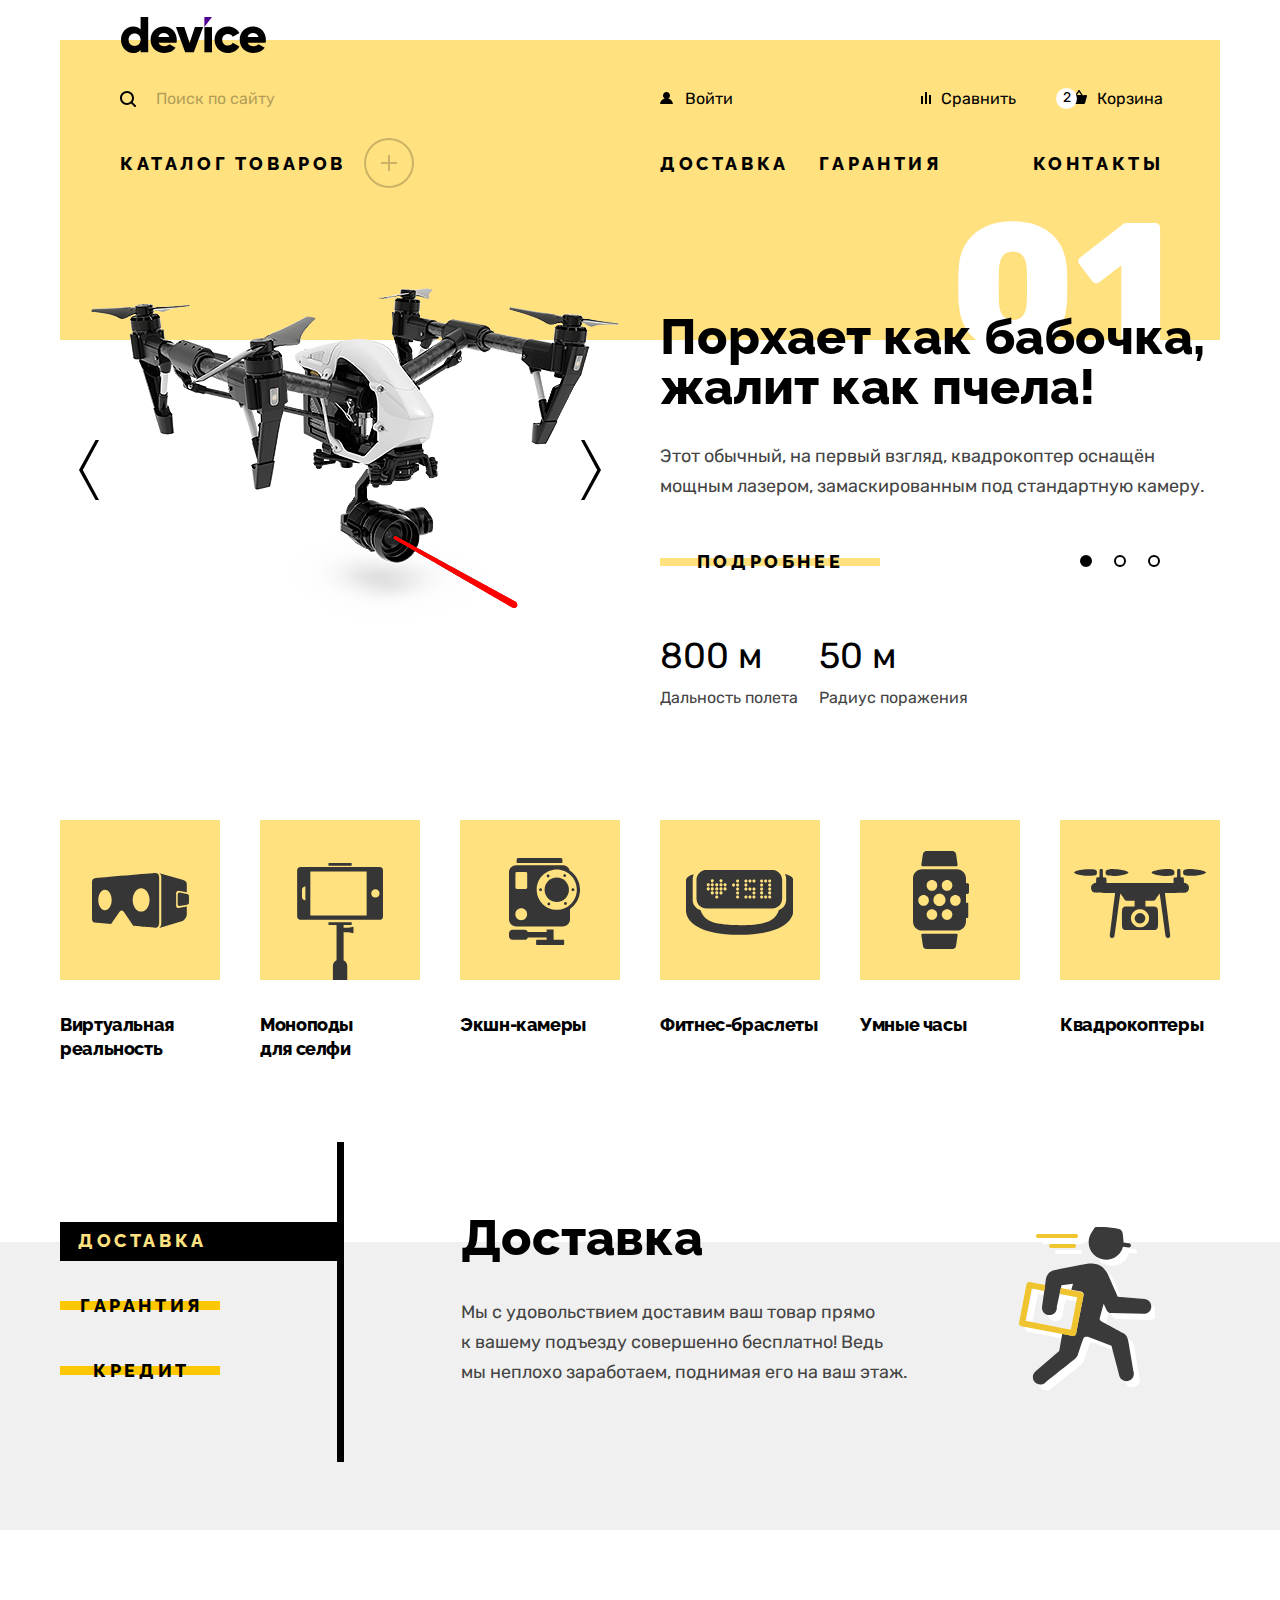
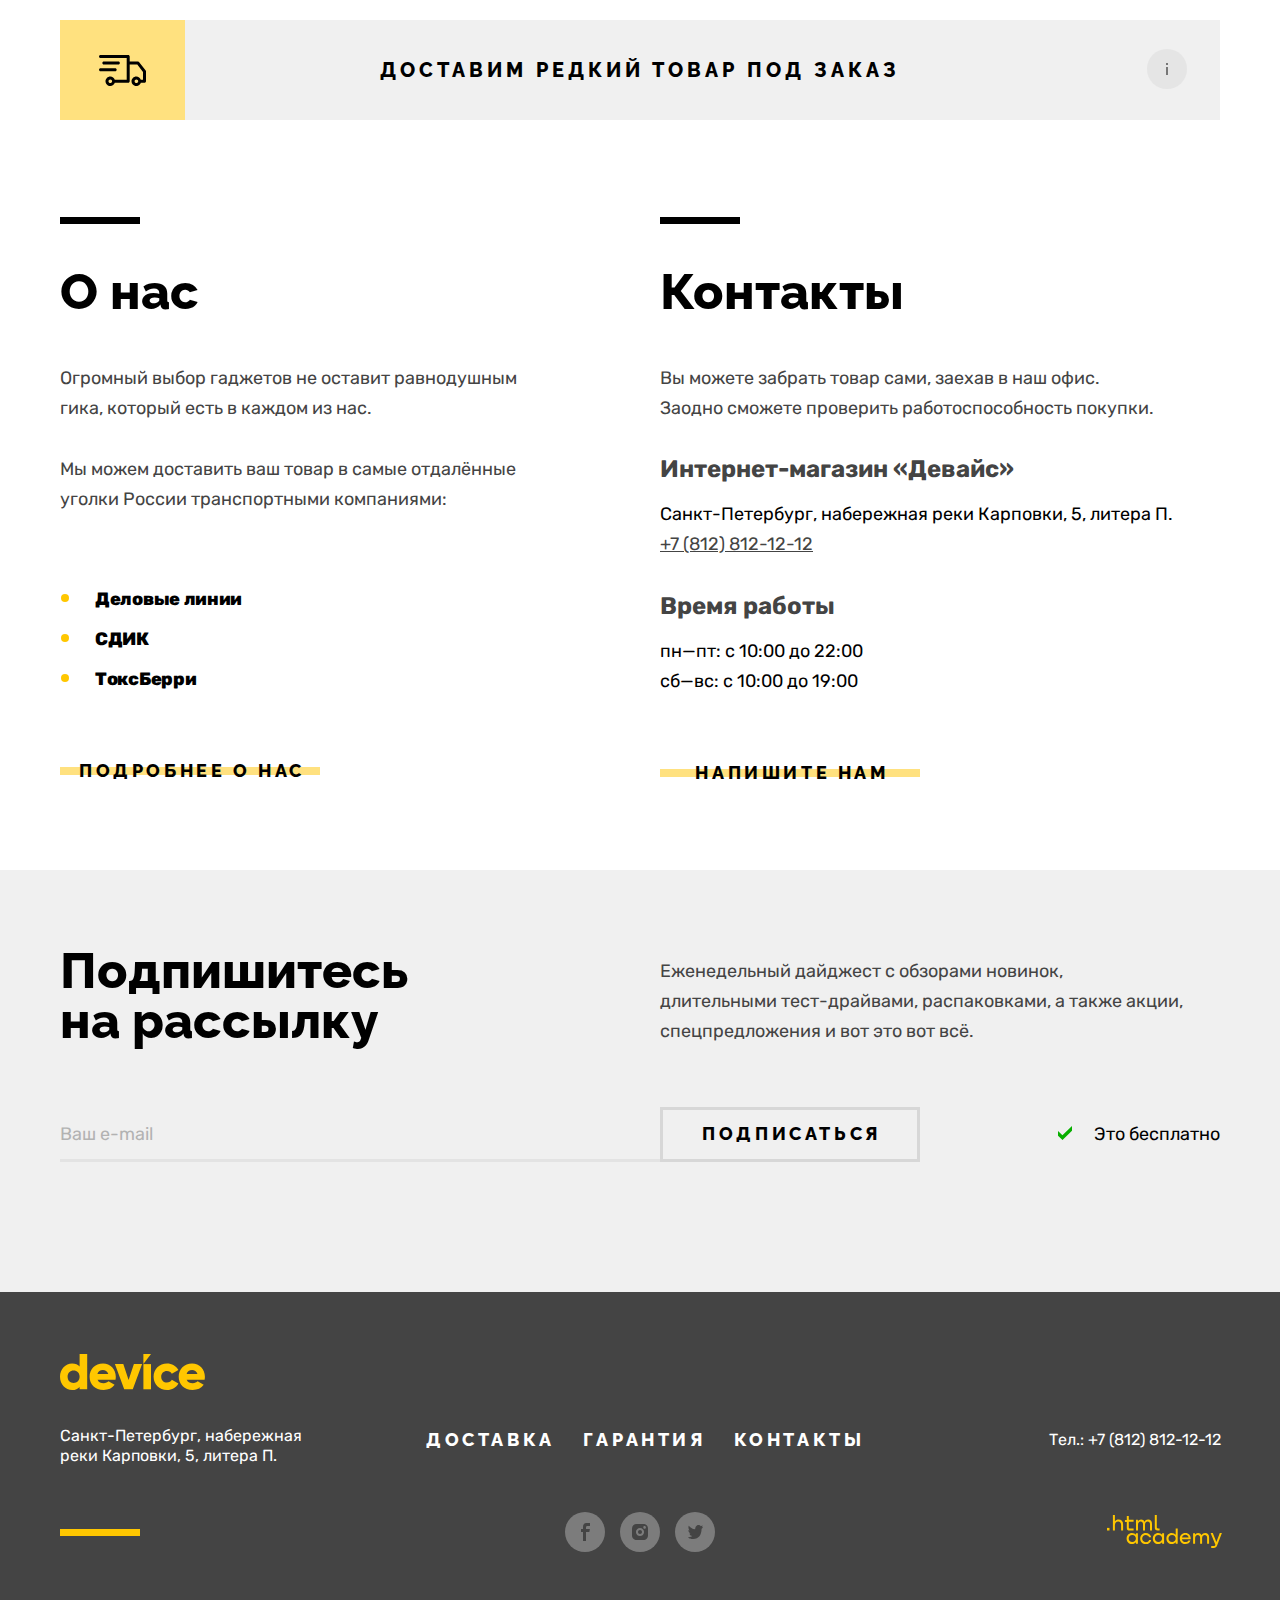
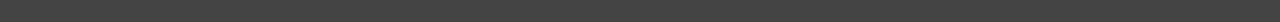
==== commit 96b97576: "Сетка страницы и крупных блоков на флексах для страницы каталога (правки)" ====
--- a/index.html
+++ b/index.html
@@ -29,7 +29,7 @@
                     <span class="visually-hidden">Поиск по сайту.</span>
                   </label>
                   <input class="header-search__input" name="site-search" id="search" type="search" autocomplete="off" placeholder="Поиск по сайту">
-                  <button class="header-search__submit" type="submit"><span class="header-search__submit-text">Найти</span></button>
+                  <button class="header-search__submit" type="submit">Найти</button>
                 </form>
               <!-- header-search end -->
 
@@ -73,7 +73,7 @@
 
             <ul class="header__bottom-list">
               <li class="header__bottom-item header__bottom-item--catalog" tabindex="1">
-                <a class="header__bottom-link header__bottom-link--catalog" href="catalog.html">Каталог товаров</a>
+                <a class="header__bottom-link header__bottom-link--catalog subtitle" href="catalog.html">Каталог товаров</a>
                   <ul class="header__bottom-catalog-list">
                     <li class="header__bottom-catalog-item">
                       <a class="header__bottom-catalog-link" href="#">Виртуальная реальность</a>
@@ -96,13 +96,13 @@
                   </ul>
               </li>
               <li class="header__bottom-item">
-                <a class="header__bottom-link" href="#">Доставка</a>
+                <a class="header__bottom-link subtitle" href="#">Доставка</a>
               </li>
               <li class="header__bottom-item">
-                <a class="header__bottom-link" href="#">Гарантия</a>
+                <a class="header__bottom-link subtitle" href="#">Гарантия</a>
               </li>
               <li class="header__bottom-item">
-                <a class="header__bottom-link" href="#">Контакты</a>
+                <a class="header__bottom-link subtitle" href="#">Контакты</a>
               </li>
             </ul>
           </nav>
@@ -346,7 +346,7 @@
                   <form class="distribution__form" action="https://echo.htmlacademy.ru" method="post">
                     <label class="visually-hidden" for="your-email-binding">Ваш e-mail.</label>
                     <input class="distribution__email" name="your-emali" id="your-email-binding" type="email" placeholder="Ваш e-mail" required>
-                    <button class="distribution__submit" type="submit"> <!-- Класс distribution__email--error для состояние ошибки -->
+                    <button class="distribution__submit subtitle" type="submit"> <!-- Класс distribution__email--error для состояние ошибки -->
                       Подписаться
                     </button>
                   </form>
@@ -371,13 +371,13 @@
             <p class="footer__navigation-text">Санкт-Петербург, набережная <br /> реки Карповки, 5, литера П.</p>
             <ul class="footer__navigation-list">
               <li class="footer__navigation-item">
-                <a class="footer__navigation-link" href="#">Доставка</a>
+                <a class="footer__navigation-link subtitle" href="#">Доставка</a>
               </li>
               <li class="footer__navigation-item">
-                <a class="footer__navigation-link" href="#">Гарантия</a>
+                <a class="footer__navigation-link subtitle" href="#">Гарантия</a>
               </li>
               <li class="footer__navigation-item">
-                <a class="footer__navigation-link" href="#">Контакты</a>
+                <a class="footer__navigation-link subtitle" href="#">Контакты</a>
               </li>
             </ul>
             <a class="footer__navigation-tel" href="tel:78128121212">Тел.: +7 (812) 812-12-12</a>
--- a/css/style.css
+++ b/css/style.css
@@ -141,13 +141,7 @@
   font-family: "Raleway", sans-serif;
 }
 
-.link {
-  position: relative;
-  z-index: 1;
-
-  display: block;
-  max-width: 280px;
-
+.subtitle {
   font-weight: 800;
   font-size: 18px;
   line-height: 20px;
@@ -158,6 +152,23 @@
   letter-spacing: 0.2em;
 }
 
+.link {
+  position: relative;
+  z-index: 1;
+
+  display: block;
+  max-width: 280px;
+
+  font-weight: 800;
+  font-size: 18px;
+  line-height: 20px;
+  font-family: "Raleway", sans-serif;
+  color: var(--basic-black);
+  text-transform: uppercase;
+  text-decoration: none;
+  letter-spacing: 0.2em;
+}
+
 .link--effect::before {
   content: "";
   position: absolute;
@@ -197,9 +208,14 @@
   position: relative;
 
   min-height: 300px;
-  padding: 0 60px 0;
+  padding: 0 60px 150px;
 
   background-color: var(--additional-jasmine);
+}
+
+.header__inner--catalog {
+  min-height: 186px;
+  padding-bottom: 0;
 }
 
 .header__logo-link {
@@ -208,6 +224,8 @@
   left: 61px;
 
   display: flex;
+
+  outline: 0;
 }
 
 .header__navigation {
@@ -287,7 +305,7 @@
 .header-search__submit {
   width: 160px;
   height: 40px;
-  padding: 0;
+  padding: 8px 8px;
 
   font-size: 16px;
   line-height: 20px;
@@ -311,13 +329,9 @@
 }
 
 .header-search__submit:active {
+  color: rgba(255, 255, 255, 0.3);
+
   border-color: var(--basic-black);
-}
-
-.header-search__submit-text {
-  display: inline-block;
-  width: 160px;
-  padding: 8px 8px;
 }
 
 .header-search__submit-text:active {
@@ -380,7 +394,7 @@
 }
 
 .header__top-link--log-off {
-  margin-right: 10px;
+  margin-right: 33px;
   margin-left: -136px;
 
   color: rgba(0, 0, 0, 0.3);
@@ -443,7 +457,7 @@
 .header__top-basket-block:focus-within .header__top-basket {
   position: absolute;
   top: 41px;
-  right: -70px;
+  right: -192px;
 
   display: block;
   width: 320px;
@@ -646,6 +660,10 @@
   left: 51px;
 }
 
+.header__bottom-item:nth-child(5) {
+  margin-left: -20px;
+}
+
 .header__bottom-item--catalog:focus {
   outline: 0;
 }
@@ -656,8 +674,702 @@
   display: inline-block;
   padding: 13px 18px;
 
+  border: 2px solid transparent;
+  border-radius: 25px;
+  outline: 0;
+}
+
+.header__bottom-link:focus {
+  border: 2px solid var(--additional-lavender-indigo);
+}
+
+.header__bottom-link:active {
+  border-color: transparent;
+  opacity: 0.3;
+}
+
+.header__bottom-link:hover::before {
+  content: "";
+  position: absolute;
+  bottom: 6px;
+
+  width: 76%;
+  height: 2px;
+
+  background-color: var(--basic-black);
+}
+
+.header__bottom-link--catalog {
+  position: relative;
+}
+
+.header__bottom-link--catalog::after {
+  content: "";
+  position: absolute;
+  top: -3px;
+  right: -50px;
+
+  width: 50px;
+  height: 50px;
+
+  background-image: url(../images/plus.svg);
+  background-repeat: no-repeat;
+  background-position: 50% 50%;
+  border: 2px solid var(--basic-black);
+  border-radius: 50%;
+  opacity: 0.2;
+}
+
+.header__bottom-link--catalog:hover::after {
+  background-image: url(../images/minus.svg);
+  opacity: 1;
+}
+
+.header__bottom-link--catalog:hover::before {
+  background-color: transparent;
+}
+
+.header__bottom-catalog-list {
+  position: absolute;
+  top: 150px;
+  left: 0;
+  z-index: 2;
+
+  display: none;
+  width: 1160px;
+  height: 180px;
+  margin: 0;
+  padding: 0;
+  padding-top: 26px;
+  padding-left: 43px;
+  overflow-y: auto;
+
+  list-style-type: none;
+
+  background-color: var(--additional-jasmine);
+}
+
+.header__bottom-item--catalog:hover .header__bottom-catalog-list,
+.header__bottom-item--catalog:focus-within .header__bottom-catalog-list {
+  display: flex;
+  flex-direction: column;
+  flex-wrap: wrap;
+  align-content: flex-start;
+}
+
+.header__bottom-catalog-item {
+  margin-right: 12px;
+  margin-bottom: 6px;
+}
+
+.header__bottom-catalog-item:nth-child(3) {
+  margin-bottom: 40px;
+}
+
+.header__bottom-catalog-item:nth-child(4) {
+  margin-right: 26px;
+}
+
+.header__bottom-catalog-item:nth-child(5) {
+  margin-bottom: 70px;
+}
+
+.header__bottom-catalog-link {
+  display: inline-block;
+  padding: 3px 15px;
+
+  font-size: 16px;
+  line-height: 18px;
+  color: var(--basic-black);
+  text-decoration: none;
+
+  border: 2px solid transparent;
+  outline: 0;
+}
+
+.header__bottom-catalog-link:hover {
+  opacity: 0.6;
+}
+
+.header__bottom-catalog-link:focus {
+  border: 2px solid var(--additional-lavender-indigo);
+  border-radius: 25px;
+}
+
+.header__bottom-catalog-link:active {
+  border-color: transparent;
+  opacity: 0.3;
+}
+/* header end */
+
+/* main start */
+.main__inner {
+  padding: 38px 60px;
+}
+
+.main__title {
+  margin: 0;
+  margin-bottom: 13px;
+}
+
+.main__list {
+  display: flex;
+  flex-wrap: wrap;
+  margin: 0;
+  padding: 0;
+
+  list-style-type: none;
+}
+
+.main__item {
+  position: relative;
+}
+
+.main__item:nth-child(1) {
+  margin-right: -1px;
+  margin-left: -18px;
+}
+
+.main__item:nth-child(2) {
+  margin-right: -1px;
+}
+
+.main__item::before {
+  content: "";
+  position: absolute;
+  top: 17px;
+  right: -2px;
+
+  width: 4px;
+  height: 7px;
+
+  background-image: url(../images/nav-arrow.svg);
+  background-repeat: no-repeat;
+}
+
+.main__item:last-child::before {
+  display: none;
+}
+
+.main__link {
+  display: inline-block;
+  padding: 5px 13px;
+
+  font-size: 16px;
+  line-height: 20px;
+  color: rgba(0, 0, 0, 0.6);
+  text-decoration: none;
+
+  border: 5px solid transparent;
+  outline: 0;
+}
+
+.main__link:focus {
+  border-color: var(--additional-lavender-indigo);
+}
+
+.main__link:hover {
+  color: var(--basic-black);
+}
+
+.main__link:active {
+  color: rgba(0, 0, 0, 0.3);
+
+  border-color: transparent;
+}
+
+.main__item:last-child .main__link {
+  user-select: none;
+}
+
+/* Главная страница start */
+
+/* promo-slider start */
+.promo-slider {
+  position: relative;
+  z-index: 1;
+
+  margin-top: -150px;
+  margin-bottom: 61px;
+}
+
+.promo-slider__list {
+  margin: 0;
+  padding: 0;
+
+  list-style-type: none;
+}
+
+.promo-slider__item {
+  position: relative;
+
+  display: none;
+}
+
+.promo-slider__item::after {
+  position: absolute;
+  top: 83px;
+  right: 49px;
+
   font-weight: 800;
+  font-size: 180px;
+  line-height: 30px;
+  font-family: "Rubik", sans-serif;
+  color: var(--basic-white);
+}
+
+.promo-slider__item--current {
+  display: grid;
+  justify-content: space-between;
+
+  grid-template-columns: 560px 560px;
+}
+
+.promo-slider__item--current:nth-child(1)::after {
+  content: "01";
+}
+
+.promo-slider__item--current:nth-child(2)::after {
+  content: "02";
+}
+
+.promo-slider__item--current:nth-child(3)::after {
+  content: "03";
+}
+
+.promo-slider__description {
+  padding-top: 122px;
+}
+
+.promo-slider__subtitle {
+  position: relative;
+  z-index: 2;
+
+  margin: 0;
+  margin-bottom: 29px;
+}
+
+.promo-slider__text {
+  margin: 0;
+  margin-bottom: 37px;
+
+  color: var(--basic-tundora);
+}
+
+.promo-slider__link {
+  display: inline-block;
+  width: 220px;
+  margin-bottom: 55px;
+  padding: 14px 8px 14px 8px;
+
+  text-align: center;
+
+  outline: none;
+}
+
+.promo-slider__link:active {
+  opacity: 0.3;
+}
+
+.promo-slider__term-list {
+  display: flex;
+  margin: 0;
+}
+
+.promo-slider__term-block {
+  margin-right: 21px;
+}
+
+.promo-slider__term-block--margin {
+  margin-right: 62px;
+}
+
+.promo-slider__term-description {
+  margin-bottom: 12px;
+
+  font-size: 36px;
+}
+
+.promo-slider__term-definition {
+  margin: 0;
+
+  font-size: 16px;
+  color: var(--basic-tundora);
+}
+
+.promo-slider__button {
+  position: absolute;
+  top: 238px;
+
+  display: inline-block;
+  box-sizing: content-box;
+  width: 20px;
+  height: 60px;
+  padding: 10px;
+
+  background-color: transparent;
+  background-repeat: no-repeat;
+  background-position: 50% 50%;
+  border: 2px solid transparent;
+  border-radius: 6px;
+  outline: none;
+}
+
+.promo-slider__button:focus {
+  border: 2px solid var(--additional-lavender-indigo);
+}
+
+.promo-slider__button:hover {
+  opacity: 0.6;
+}
+
+.promo-slider__button:active {
+  border: 2px solid transparent;
+  opacity: 0.3;
+}
+
+.promo-slider__button--prev {
+  left: 27px;
+
+  background-image: url(../images/left-tall-arrow.svg);
+}
+
+.promo-slider__button--next {
+  right: 627px;
+
+  background-image: url(../images/right-tall-arrow.svg);
+}
+
+.promo-slider__point-list {
+  position: absolute;
+  right: 80px;
+  bottom: 192px;
+
+  display: flex;
+  margin: 0;
+  padding: 0;
+
+  list-style-type: none;
+}
+
+.promo-slider__point-item {
+  margin-right: 22px;
+}
+
+.promo-slider__point-item:last-child {
+  margin-right: 0;
+}
+
+.promo-slider__point-button {
+  display: block;
+  width: 12px;
+  height: 12px;
+  padding: 0;
+
+  background-color: transparent;
+  border: 2px solid var(--basic-black);
+  border-radius: 50%;
+}
+
+.promo-slider__point-button:hover {
+  opacity: 0.6;
+}
+
+.promo-slider__point-button:focus {
+  border: 2px solid var(--additional-lavender-indigo);
+}
+
+.promo-slider__point-button--active:focus {
+  border: 2px solid var(--basic-black);
+}
+
+.promo-slider__point-button:active {
+  border: 2px solid var(--basic-black);
+  opacity: 0.3;
+}
+
+.promo-slider__point-button--active {
+  background-color: var(--basic-black);
+}
+/* promo-slider end */
+
+/* goods start */
+.goods {
+  margin-bottom: 152px;
+}
+
+.goods__list {
+  display: flex;
+  justify-content: space-between;
+  margin: 0;
+  padding: 0;
+
+  list-style-type: none;
+}
+
+.goods__link {
+  position: relative;
+
+  display: block;
+  width: 160px;
+  height: 160px;
+  margin-bottom: 33px;
+
+  background-color: var(--additional-jasmine);
+  outline: none;
+}
+
+.goods__link:hover {
+  background-color: var(--additional-supernova);
+}
+
+.goods__link:focus {
+  outline: 5px solid var(--additional-lavender-indigo);
+}
+
+.goods__link:focus + .goods__text {
+  color: var(--additional-lavender-indigo);
+}
+
+.goods__link:active {
+  background-color: var(--additional-supernova);
+  outline: 5px solid transparent;
+  opacity: 0.3;
+}
+
+.goods__link:active + .goods__text {
+  color: var(--basic-black);
+
+  opacity: 0.3;
+}
+
+.goods__image {
+  position: absolute;
+}
+
+.goods__image--virtual-reality {
+  top: 53px;
+  left: 32px;
+}
+
+.goods__image--monopods-for-selfie {
+  top: 43px;
+  left: 37px;
+}
+
+.goods__image--action-cameras {
+  top: 38px;
+  left: 49px;
+}
+
+.goods__image--fitness-bracelets {
+  top: 50px;
+  left: 26px;
+}
+
+.goods__image--smart-watch {
+  top: 31px;
+  left: 53px;
+}
+
+.goods__image--quadrocopters {
+  top: 49px;
+  left: 14px;
+}
+
+.goods__text {
+  display: block;
+  width: 160px;
+
   font-size: 18px;
+  line-height: 24px;
+  font-family: "Raleway", sans-serif;
+  letter-spacing: -0.02em;
+}
+/* goods end */
+
+/* services start */
+.services {
+  margin-bottom: 90px;
+  padding-bottom: 68px;
+
+  background-image: linear-gradient(to bottom, var(--basic-white) 29px, hsl(0,0%,94.1%) 29px);
+}
+
+.services__inner {
+  display: flex;
+}
+
+.services__menu-list {
+  position: relative;
+  left: -1px;
+
+  height: 320px;
+  margin: 0;
+  margin-top: -71px;
+  padding: 0;
+
+  list-style-type: none;
+
+  border-right: 7px solid var(--basic-black);
+}
+
+.services__menu-item:nth-child(1) {
+  margin-top: 80px;
+  margin-bottom: 26px;
+}
+
+.services__menu-item:nth-child(2) {
+  margin-bottom: 26px;
+}
+
+.services__menu-item:last-child {
+  margin-bottom: 0;
+}
+
+.services__menu-button {
+  width: 160px;
+  padding: 0;
+  padding-top: 9px;
+  padding-bottom: 10px;
+  padding-left: 3px;
+
+  text-align: center;
+
+  background-color: transparent;
+  border: 0;
+  outline: none;
+  transform: translateX(1px);
+}
+
+.services__menu-button:active {
+  color: var(--additional-jasmine);
+}
+
+.services__menu-button::before {
+  top: 14px;
+
+  height: calc(100% - 30px);
+
+  background-color: var(--additional-supernova);
+}
+
+.services__menu-button:active::before {
+  width: 278px;
+  padding-left: 18px;
+
+  text-align: left;
+
+  background-color: var(--basic-black);
+  transform: translateX(1px);
+}
+
+.services__menu-button--current {
+  width: 278px;
+  padding-left: 18px;
+
+  text-align: left;
+  color: var(--additional-jasmine);
+
+  background-color: var(--basic-black);
+  transform: translateX(1px);
+}
+
+.services__menu-button--current::before {
+  background-color: transparent;
+}
+
+.services__menu-button--current:focus::before {
+  background-color: transparent;
+}
+
+.services__description-list {
+  margin: 0;
+  margin-left: 116px;
+  padding: 0;
+
+  list-style-type: none;
+}
+
+.services__description-item {
+  display: none;
+}
+
+.services__description-item::after {
+  background-repeat: no-repeat;
+}
+
+.services__description-item:nth-child(1)::after {
+  top: 14px;
+  right: -194px;
+
+  width: 136px;
+  height: 164px;
+
+  background-image: url(../images/delivery.svg);
+}
+
+.services__description-item:nth-child(2)::after {
+  top: -10px;
+  right: -214px;
+
+  width: 171px;
+  height: 195px;
+
+  background-image: url(../images/warranty.svg);
+}
+
+.services__description-item:nth-child(3)::after {
+  top: -10px;
+  right: -190px;
+
+  width: 156px;
+  height: 188px;
+
+  background-image: url(../images/credit.svg);
+}
+
+.services__description-item--current {
+  position: relative;
+
+  display: block;
+  width: 500px;
+}
+
+.services__description-item--current::after {
+  content: "";
+  position: absolute;
+
+  display: block;
+}
+
+.services__description-subtitle {
+  margin: 0;
+  margin-bottom: 34px;
+}
+
+.services__description-text {
+  color: var(--basic-tundora);
+}
+/* services end */
+
+/* rare-commodity start */
+.rare-commodity {
+  margin-bottom: 147px;
+
+  text-align: center;
+}
+
+.rare-commodity__link {
+  position: relative;
+
+  display: inline-block;
+  width: 1160px;
+  min-height: 100px;
+  padding: 40px 140px 40px 140px;
+
+  font-weight: 800;
+  font-size: 20px;
   line-height: 20px;
   font-family: "Raleway", sans-serif;
   color: var(--basic-black);
@@ -665,638 +1377,7 @@
   text-decoration: none;
   letter-spacing: 0.2em;
 
-  border: 2px solid transparent;
-  border-radius: 25px;
-  outline: 0;
-}
-
-.header__bottom-link:focus {
-  border: 2px solid var(--additional-lavender-indigo);
-}
-
-.header__bottom-link:active {
-  border-color: transparent;
-  opacity: 0.3;
-}
-
-.header__bottom-link:hover::before {
-  content: "";
-  position: absolute;
-  bottom: 6px;
-
-  width: 76%;
-  height: 2px;
-
-  background-color: var(--basic-black);
-}
-
-.header__bottom-link--catalog {
-  position: relative;
-}
-
-.header__bottom-link--catalog::after {
-  content: "";
-  position: absolute;
-  top: -3px;
-  right: -50px;
-
-  width: 50px;
-  height: 50px;
-
-  background-image: url(../images/plus.svg);
-  background-repeat: no-repeat;
-  background-position: 50% 50%;
-  border: 2px solid var(--basic-black);
-  border-radius: 50%;
-  opacity: 0.2;
-}
-
-.header__bottom-link--catalog:hover::after {
-  background-image: url(../images/minus.svg);
-  opacity: 1;
-}
-
-.header__bottom-link--catalog:hover::before {
-  background-color: transparent;
-}
-
-.header__bottom-catalog-list {
-  position: absolute;
-  top: 150px;
-  left: 0;
-  z-index: 2;
-
-  display: none;
-  width: 1160px;
-  height: 180px;
-  margin: 0;
-  padding: 0;
-  padding-top: 26px;
-  padding-left: 43px;
-  overflow-y: auto;
-
-  list-style-type: none;
-
-  background-color: var(--additional-jasmine);
-}
-
-.header__bottom-item--catalog:hover .header__bottom-catalog-list,
-.header__bottom-item--catalog:focus-within .header__bottom-catalog-list {
-  display: flex;
-  flex-direction: column;
-  flex-wrap: wrap;
-  align-content: flex-start;
-}
-
-.header__bottom-catalog-item {
-  margin-right: 12px;
-  margin-bottom: 6px;
-}
-
-.header__bottom-catalog-item:nth-child(3) {
-  margin-bottom: 40px;
-}
-
-.header__bottom-catalog-item:nth-child(4) {
-  margin-right: 26px;
-}
-
-.header__bottom-catalog-item:nth-child(5) {
-  margin-bottom: 70px;
-}
-
-.header__bottom-catalog-link {
-  display: inline-block;
-  padding: 3px 15px;
-
-  font-size: 16px;
-  line-height: 18px;
-  color: var(--basic-black);
-  text-decoration: none;
-
-  border: 2px solid transparent;
-  outline: 0;
-}
-
-.header__bottom-catalog-link:hover {
-  opacity: 0.6;
-}
-
-.header__bottom-catalog-link:focus {
-  border: 2px solid var(--additional-lavender-indigo);
-  border-radius: 25px;
-}
-
-.header__bottom-catalog-link:active {
-  border-color: transparent;
-  opacity: 0.3;
-}
-/* header end */
-
-/* main start */
-
-/* promo-slider start */
-.promo-slider {
-  position: relative;
-  z-index: 1;
-
-  margin-top: -150px;
-  margin-bottom: 61px;
-}
-
-.promo-slider__list {
-  margin: 0;
-  padding: 0;
-
-  list-style-type: none;
-}
-
-.promo-slider__item {
-  position: relative;
-
-  display: none;
-}
-
-.promo-slider__item::after {
-  position: absolute;
-  top: 83px;
-  right: 49px;
-
-  font-weight: 800;
-  font-size: 180px;
-  line-height: 30px;
-  font-family: "Rubik", sans-serif;
-  color: var(--basic-white);
-}
-
-.promo-slider__item--current {
-  display: grid;
-  justify-content: space-between;
-
-  grid-template-columns: 560px 560px;
-}
-
-.promo-slider__item--current:nth-child(1)::after {
-  content: "01";
-}
-
-.promo-slider__item--current:nth-child(2)::after {
-  content: "02";
-}
-
-.promo-slider__item--current:nth-child(3)::after {
-  content: "03";
-}
-
-.promo-slider__description {
-  padding-top: 122px;
-}
-
-.promo-slider__subtitle {
-  position: relative;
-  z-index: 2;
-
-  margin: 0;
-  margin-bottom: 29px;
-}
-
-.promo-slider__text {
-  margin: 0;
-  margin-bottom: 37px;
-
-  color: var(--basic-tundora);
-}
-
-.promo-slider__link {
-  display: inline-block;
-  width: 220px;
-  margin-bottom: 55px;
-  padding-top: 14px;
-  padding-bottom: 14px;
-  padding-left: 3px;
-
-  text-align: center;
-
-  outline: none;
-}
-
-.promo-slider__link:active {
-  opacity: 0.3;
-}
-
-.promo-slider__term-list {
-  display: flex;
-  margin: 0;
-}
-
-.promo-slider__term-block {
-  margin-right: 21px;
-}
-
-.promo-slider__term-block--margin {
-  margin-right: 62px;
-}
-
-.promo-slider__term-description {
-  margin-bottom: 12px;
-
-  font-size: 36px;
-}
-
-.promo-slider__term-definition {
-  margin: 0;
-
-  font-size: 16px;
-  color: var(--basic-tundora);
-}
-
-.promo-slider__button {
-  position: absolute;
-  top: 238px;
-
-  display: inline-block;
-  box-sizing: content-box;
-  width: 20px;
-  height: 60px;
-  padding: 10px;
-
-  background-color: transparent;
-  background-repeat: no-repeat;
-  background-position: 50% 50%;
-  border: 2px solid transparent;
-  border-radius: 6px;
-  outline: none;
-}
-
-.promo-slider__button:focus {
-  border: 2px solid var(--additional-lavender-indigo);
-}
-
-.promo-slider__button:hover {
-  opacity: 0.6;
-}
-
-.promo-slider__button:active {
-  border: 2px solid transparent;
-  opacity: 0.3;
-}
-
-.promo-slider__button--prev {
-  left: 27px;
-
-  background-image: url(../images/left-tall-arrow.svg);
-}
-
-.promo-slider__button--next {
-  right: 627px;
-
-  background-image: url(../images/right-tall-arrow.svg);
-}
-
-.promo-slider__point-list {
-  position: absolute;
-  right: 80px;
-  bottom: 192px;
-
-  display: flex;
-  margin: 0;
-  padding: 0;
-
-  list-style-type: none;
-}
-
-.promo-slider__point-item {
-  margin-right: 22px;
-}
-
-.promo-slider__point-item:last-child {
-  margin-right: 0;
-}
-
-.promo-slider__point-button {
-  display: block;
-  width: 12px;
-  height: 12px;
-  padding: 0;
-
-  background-color: transparent;
-  border: 2px solid var(--basic-black);
-  border-radius: 50%;
-}
-
-.promo-slider__point-button:hover {
-  opacity: 0.6;
-}
-
-.promo-slider__point-button:focus {
-  border: 2px solid var(--additional-lavender-indigo);
-}
-
-.promo-slider__point-button--active:focus {
-  border: 2px solid var(--basic-black);
-}
-
-.promo-slider__point-button:active {
-  border: 2px solid var(--basic-black);
-  opacity: 0.3;
-}
-
-.promo-slider__point-button--active {
-  background-color: var(--basic-black);
-}
-/* promo-slider end */
-
-/* goods start */
-.goods {
-  margin-bottom: 152px;
-}
-
-.goods__list {
-  display: flex;
-  justify-content: space-between;
-  margin: 0;
-  padding: 0;
-
-  list-style-type: none;
-}
-
-.goods__link {
-  position: relative;
-
-  display: block;
-  width: 160px;
-  height: 160px;
-  margin-bottom: 33px;
-
-  background-color: var(--additional-jasmine);
-  outline: none;
-}
-
-.goods__link:hover {
-  background-color: var(--additional-supernova);
-}
-
-.goods__link:focus {
-  outline: 5px solid var(--additional-lavender-indigo);
-}
-
-.goods__link:focus + .goods__text {
-  color: var(--additional-lavender-indigo);
-}
-
-.goods__link:active {
-  background-color: var(--additional-supernova);
-  outline: 5px solid transparent;
-  opacity: 0.3;
-}
-
-.goods__link:active + .goods__text {
-  color: var(--basic-black);
-
-  opacity: 0.3;
-}
-
-.goods__image {
-  position: absolute;
-}
-
-.goods__image--virtual-reality {
-  top: 53px;
-  left: 32px;
-}
-
-.goods__image--monopods-for-selfie {
-  top: 43px;
-  left: 37px;
-}
-
-.goods__image--action-cameras {
-  top: 38px;
-  left: 49px;
-}
-
-.goods__image--fitness-bracelets {
-  top: 50px;
-  left: 26px;
-}
-
-.goods__image--smart-watch {
-  top: 31px;
-  left: 53px;
-}
-
-.goods__image--quadrocopters {
-  top: 49px;
-  left: 14px;
-}
-
-.goods__text {
-  display: block;
-  width: 160px;
-
-  font-size: 18px;
-  line-height: 24px;
-  font-family: "Raleway", sans-serif;
-  letter-spacing: -0.02em;
-}
-/* goods end */
-
-/* services start */
-.services {
-  margin-bottom: 90px;
-  padding-bottom: 68px;
-
-  background-image: linear-gradient(to bottom, var(--basic-white) 29px, hsl(0,0%,94.1%) 29px);
-}
-
-.services__inner {
-  display: flex;
-}
-
-.services__menu-list {
-  position: relative;
-  left: -1px;
-
-  height: 320px;
-  margin: 0;
-  margin-top: -71px;
-  padding: 0;
-
-  list-style-type: none;
-
-  border-right: 7px solid var(--basic-black);
-}
-
-.services__menu-item:nth-child(1) {
-  margin-top: 80px;
-  margin-bottom: 26px;
-}
-
-.services__menu-item:nth-child(2) {
-  margin-bottom: 26px;
-}
-
-.services__menu-item:last-child {
-  margin-bottom: 0;
-}
-
-.services__menu-button {
-  width: 160px;
-  padding: 0;
-  padding-top: 9px;
-  padding-bottom: 10px;
-  padding-left: 3px;
-
-  text-align: center;
-
-  background-color: transparent;
-  border: 0;
-  outline: none;
-  transform: translateX(1px);
-}
-
-.services__menu-button:active {
-  color: var(--additional-jasmine);
-}
-
-.services__menu-button::before {
-  background-color: var(--additional-supernova);
-}
-
-.services__menu-button:active::before {
-  width: 278px;
-  padding-left: 18px;
-
-  text-align: left;
-
-  background-color: var(--basic-black);
-  transform: translateX(1px);
-}
-
-.services__menu-button--current {
-  width: 278px;
-  padding-left: 18px;
-
-  text-align: left;
-  color: var(--additional-jasmine);
-
-  background-color: var(--basic-black);
-  transform: translateX(1px);
-}
-
-.services__menu-button--current::before {
-  background-color: transparent;
-}
-
-.services__menu-button--current:focus::before {
-  background-color: transparent;
-}
-
-.services__menu-button--current::before {
-  background-color: transparent;
-}
-
-.services__description-list {
-  margin: 0;
-  margin-left: 116px;
-  padding: 0;
-
-  list-style-type: none;
-}
-
-.services__description-item {
-  display: none;
-}
-
-.services__description-item::after {
-  background-repeat: no-repeat;
-}
-
-.services__description-item:nth-child(1)::after {
-  top: 14px;
-  right: -194px;
-
-  width: 136px;
-  height: 164px;
-
-  background-image: url(../images/delivery.svg);
-}
-
-.services__description-item:nth-child(2)::after {
-  top: -10px;
-  right: -214px;
-
-  width: 171px;
-  height: 195px;
-
-  background-image: url(../images/warranty.svg);
-}
-
-.services__description-item:nth-child(3)::after {
-  top: -10px;
-  right: -190px;
-
-  width: 156px;
-  height: 188px;
-
-  background-image: url(../images/credit.svg);
-}
-
-.services__description-item--current {
-  position: relative;
-
-  display: block;
-  width: 500px;
-}
-
-.services__description-item--current::after {
-  content: "";
-  position: absolute;
-
-  display: block;
-}
-
-.services__description-subtitle {
-  margin: 0;
-  margin-bottom: 34px;
-}
-
-.services__description-text {
-  color: var(--basic-tundora);
-}
-/* services end */
-
-/* rare-commodity start */
-.rare-commodity {
-  width: 1160px;
-  height: 100px;
-  margin: 0 auto;
-  margin-bottom: 147px;
-
-  text-align: center;
-
   background-color: var(--basic-gallery);
-}
-
-.rare-commodity__link {
-  position: relative;
-
-  display: inline-block;
-  width: 1160px;
-  height: 100px;
-  padding-top: 37px;
-  padding-bottom: 43px;
-  padding-left: 5px;
-
-  font-weight: 800;
-  font-size: 20px;
-  line-height: 24px;
-  font-family: "Raleway", sans-serif;
-  color: var(--basic-black);
-  text-transform: uppercase;
-  text-decoration: none;
-  letter-spacing: 0.2em;
-
   outline: none;
 }
 
@@ -1309,8 +1390,9 @@
 }
 
 .rare-commodity__link:active {
+  color: rgba(0, 0, 0, 0.3);
+
   outline: 0;
-  opacity: 0.3;
 }
 
 .rare-commodity__link:before,
@@ -1327,7 +1409,7 @@
   left: 0;
 
   width: 125px;
-  height: 100px;
+  height: 100%;
 
   background-color: var(--additional-jasmine);
   background-image: url(../images/delivery-car.svg);
@@ -1335,6 +1417,10 @@
 
 .rare-commodity__link:hover::before {
   background-color: var(--additional-supernova);
+}
+
+.rare-commodity__link:active::before {
+  opacity: 0.3;
 }
 
 .rare-commodity__link::after {
@@ -1352,6 +1438,10 @@
 
 .rare-commodity__link:hover::after {
   opacity: 1;
+}
+
+.rare-commodity__link:active::after {
+  opacity: 0.3;
 }
 /* rare-commodity end */
 
@@ -1582,15 +1672,6 @@
   padding: 14px 14px;
   padding-left: 17px;
 
-  font-weight: 800;
-  font-size: 18px;
-  line-height: 20px;
-  font-family: "Raleway", sans-serif;
-  color: var(--basic-black);
-  text-transform: uppercase;
-  text-decoration: none;
-  letter-spacing: 0.2em;
-
   background-color: transparent;
   border: 3px solid rgba(0, 0, 0, 0.1);
   outline: 0;
@@ -1632,6 +1713,139 @@
 }
 /* distribution end */
 
+/* Главная страница end */
+
+/* Каталог start */
+
+/* catalog start */
+.catalog {
+  display: flex;
+}
+
+/* filters start */
+.filters {
+  display: flex;
+  flex-grow: 1;
+  flex-direction: column;
+}
+
+.filters__top {
+  display: flex;
+  justify-content: flex-end;
+
+  background-image: linear-gradient(to bottom, var(--basic-white) 0px, hsl(0,0%,86.3%) 0px);
+}
+
+.filters__title {
+  width: 329px;
+  margin: 0;
+  padding: 25px 0;
+  padding-left: 60px;
+
+  font-size: 16px;
+}
+
+.filters__form-container {
+  display: flex;
+  justify-content: flex-end;
+  height: 100%;
+
+  background-image: linear-gradient(to bottom, var(--basic-white) 0px, hsl(0,0%,89.8%) 0px);
+}
+
+.filters__form {
+  width: 269px;
+  padding-top: 71px;
+  padding-right: 69px;
+}
+/* filters end */
+
+/* products start */
+.products {
+  display: flex;
+  flex-grow: 1;
+  flex-direction: column;
+}
+
+.products__top {
+  display: flex;
+  justify-content: flex-start;
+
+  background-image: linear-gradient(to bottom, var(--basic-white) 0px, hsl(0,0%,89.8%) 0px);
+}
+
+.products__sort {
+  display: flex;
+  align-items: center;
+  width: 832px;
+}
+
+.products__title {
+  margin: 0;
+  margin-right: 32px;
+  margin-left: 72px;
+  padding: 25px 0;
+
+  font-size: 16px;
+}
+
+.products__popular-first {
+  position: relative;
+
+  display: inline-block;
+  padding: 5px 41px 5px 13px;
+
+  font-size: 16px;
+  line-height: 20px;
+  color: var(--basic-black);
+  text-decoration: none;
+
+  border: 5px solid transparent;
+  outline: 0;
+}
+
+.products__popular-first:focus {
+  border: 5px solid var(--additional-lavender-indigo);
+}
+
+.products__popular-first:hover {
+  opacity: 0.6;
+}
+
+.products__popular-first:active {
+  border-color: transparent;
+  opacity: 0.3;
+}
+
+.products__popular-first::before {
+  content: "";
+  position: absolute;
+  top: 13px;
+  right: 15px;
+
+  width: 11px;
+  height: 6px;
+
+  background-image: url(../images/dropdown.svg);
+  background-repeat: no-repeat;
+}
+
+.products__sort-list {
+  margin: 0;
+  padding: 0;
+
+  list-style-type: none;
+}
+.products__list {
+  width: 832px;
+}
+/* products end */
+
+/* catalog end */
+
+
+/* Каталог end */
+
 /* main end */
 
 /* footer start */
@@ -1682,6 +1896,7 @@
 .footer__navigation-list {
   display: flex;
   flex-wrap: wrap;
+  width: 500px;
   margin: 0;
   margin-top: -11px;
   padding: 0;
@@ -1697,14 +1912,7 @@
 .footer__navigation-link {
   padding: 13px 18px;
 
-  font-weight: 800;
-  font-size: 18px;
-  line-height: 20px;
-  font-family: "Raleway", sans-serif;
   color: var(--basic-white);
-  text-transform: uppercase;
-  text-decoration: none;
-  letter-spacing: 0.2em;
 
   border: 2px solid transparent;
   border-radius: 25px;
@@ -1736,7 +1944,6 @@
 }
 
 .footer__navigation-tel {
-  position: absolute;
   position: absolute;
   top: 0;
   right: 0;
@@ -1850,8 +2057,9 @@
 .footer__htmlacademy-link {
   position: absolute;
   right: 8px;
-  bottom: 54px;
-
+  bottom: 63px;
+
+  display: flex;
   padding: 8px;
 
   border: 2px solid transparent;
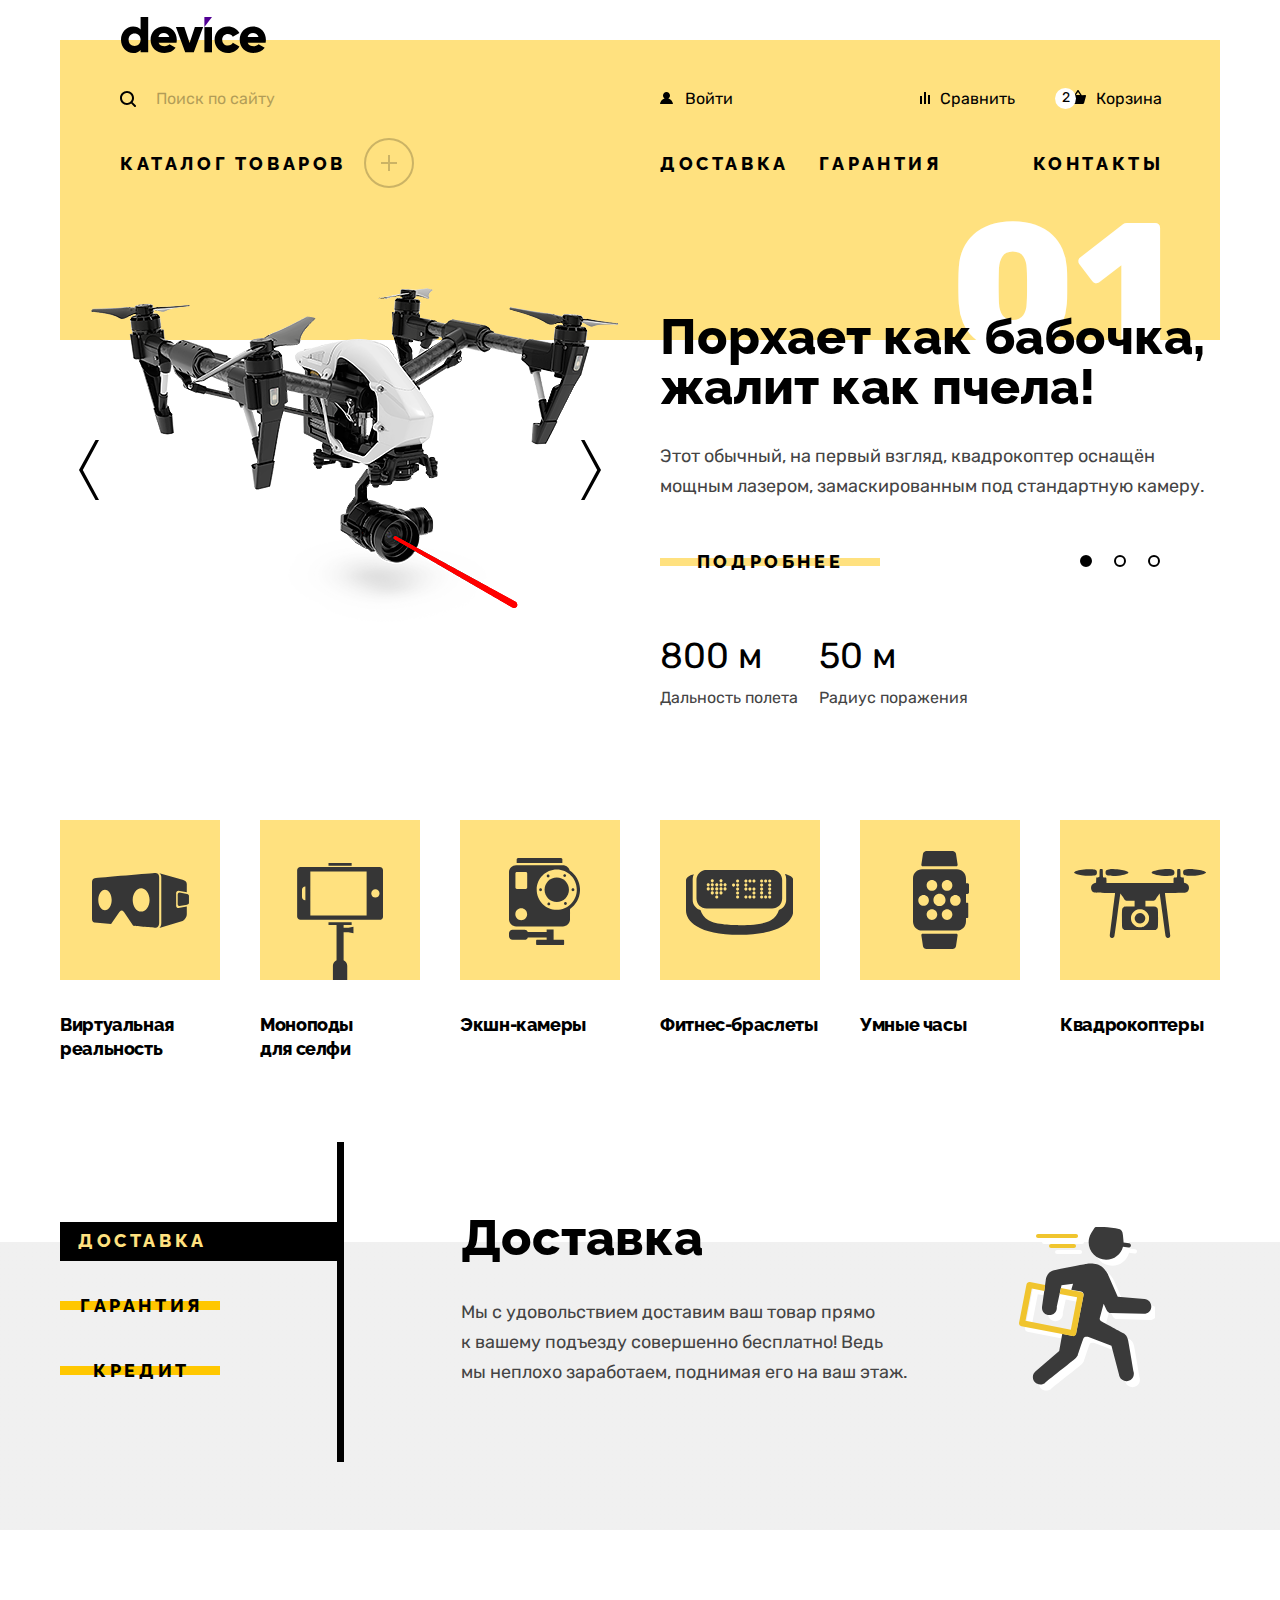
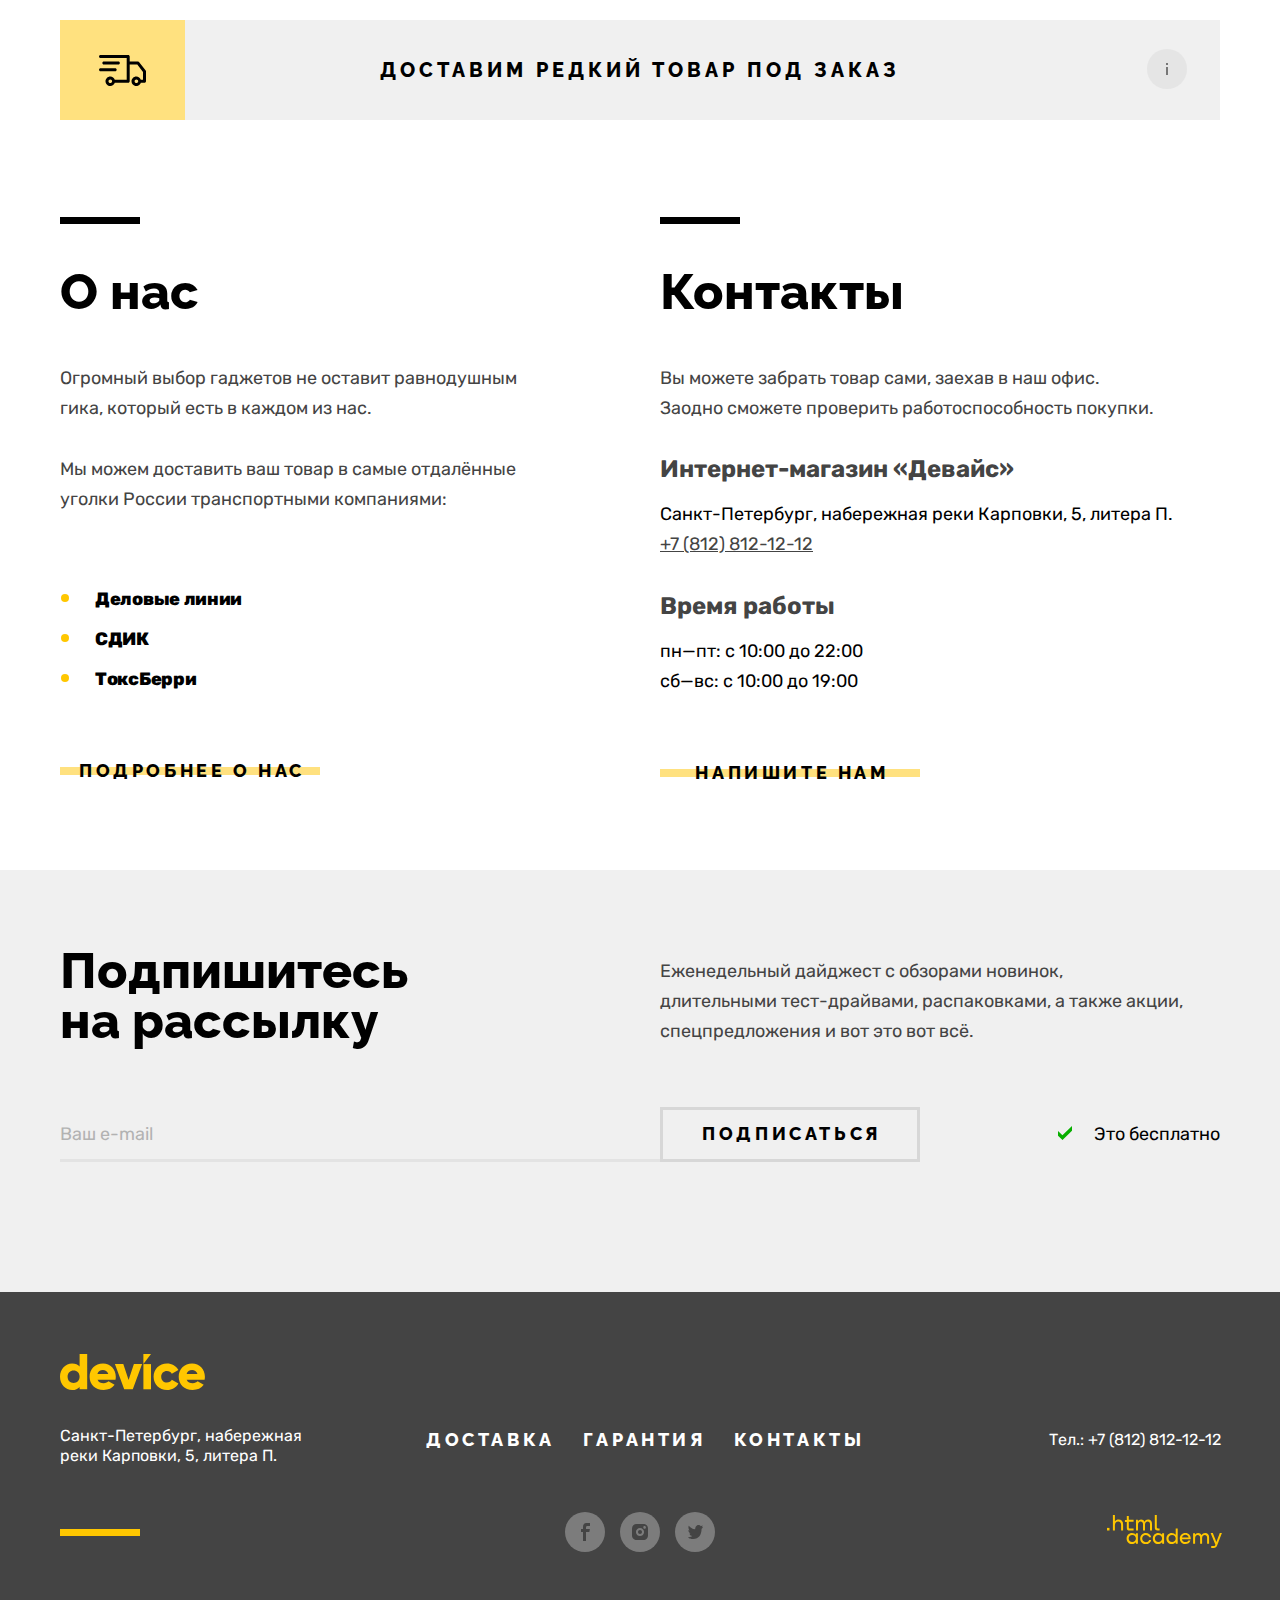
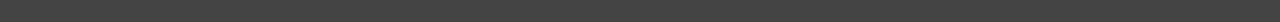
==== commit 42264dc1: "Сетка страницы и крупных блоков на флексах для страницы каталога (правки)" ====
--- a/index.html
+++ b/index.html
@@ -21,6 +21,7 @@
           </a>
 
           <nav class="header__navigation">
+
             <div class="header__top">
 
               <!-- header-search start -->
@@ -67,7 +68,6 @@
                         <button class="header__top-basket-open link" type="button">Открыть корзину</button>
                       </div>
                     <!-- header__top-basket end -->
-
                 </div>
             </div>
 
@@ -105,6 +105,7 @@
                 <a class="header__bottom-link subtitle" href="#">Контакты</a>
               </li>
             </ul>
+            
           </nav>
 
         </div>
--- a/css/style.css
+++ b/css/style.css
@@ -111,6 +111,15 @@
   display: none;
 }
 
+input[type="number"] {
+  -moz-appearance: textfield;
+}
+
+input::-webkit-outer-spin-button,
+input::-webkit-inner-spin-button {
+  -webkit-appearance: none;
+}
+
 .visually-hidden {
   position: absolute;
 
@@ -243,6 +252,7 @@
   position: relative;
 
   display: flex;
+  height: 40px;
   margin-right: 19px;
   margin-left: -16px;
 }
@@ -333,10 +343,6 @@
 
   border-color: var(--basic-black);
 }
-
-.header-search__submit-text:active {
-  opacity: 0.3;
-}
 /* header-search end */
 
 .header__top-link {
@@ -381,7 +387,8 @@
 }
 
 .header__top-link--user {
-  margin-right: 155px;
+  width: 170px;
+  margin-right: 88px;
   padding-left: 44px;
 }
 
@@ -394,8 +401,8 @@
 }
 
 .header__top-link--log-off {
-  margin-right: 33px;
-  margin-left: -136px;
+  margin-right: 18px;
+  margin-left: -88px;
 
   color: rgba(0, 0, 0, 0.3);
 }
@@ -1733,7 +1740,7 @@
   display: flex;
   justify-content: flex-end;
 
-  background-image: linear-gradient(to bottom, var(--basic-white) 0px, hsl(0,0%,86.3%) 0px);
+  background-color: var(--basic-gainsboro);
 }
 
 .filters__title {
@@ -1750,14 +1757,314 @@
   justify-content: flex-end;
   height: 100%;
 
-  background-image: linear-gradient(to bottom, var(--basic-white) 0px, hsl(0,0%,89.8%) 0px);
+  background-color: var(--basic-mercury);
 }
 
 .filters__form {
   width: 269px;
-  padding-top: 71px;
+  padding-top: 69px;
   padding-right: 69px;
 }
+
+.filters__block {
+  margin-bottom: 52px;
+  padding-top: 8px;
+
+  border-top: 2px solid var(--basic-black);
+}
+
+.filters__field {
+  margin: 0;
+  padding: 0;
+
+  border: 0;
+}
+
+.filters__subtitle {
+  height: 20px;
+  margin-bottom: 20px;
+  padding: 0;
+
+  font-weight: bold;
+  letter-spacing: -0.02em;
+}
+
+.filters__range-scale {
+  position: relative;
+
+  height: 1px;
+  margin-top: 21px;
+  margin-bottom: 16px;
+
+  background-color: var(--basic-gainsboro);
+  border: 1px solid var(--basic-gainsboro);
+}
+
+.filters__range-scale-bar {
+  position: absolute;
+
+  display: flex;
+  height: 3px;
+
+  background-color: var(--basic-black);
+}
+
+.filters__range-scale-button {
+  white-space: nowrap;
+}
+
+.filters__range-scale-toggle {
+  position: absolute;
+
+  display: block;
+  width: 18px;
+  height: 18px;
+  padding: 0;
+
+  background-color: var(--basic-cararra);
+  border: 2px solid var(--basic-black);
+  border-radius: 50%;
+  outline: 0;
+  cursor: pointer;
+}
+
+.filters__range-scale-toggle:focus {
+  border-color: var(--additional-lavender-indigo);
+}
+
+.filters__range-scale-toggle:focus ~ .filters__range-label {
+  color: var(--additional-lavender-indigo);
+}
+
+.filters__range-scale-toggle:focus ~ .filters__range-number {
+  color: var(--additional-lavender-indigo);
+}
+
+.filters__range-scale-toggle:active {
+  background-color: var(--basic-black);
+  border-color: var(--basic-black);
+}
+
+.filters__range-scale-toggle:active ~ .filters__range-label {
+  color: var(--basic-black);
+
+  opacity: 1;
+}
+
+.filters__range-scale-toggle:active ~ .filters__range-number {
+  color: var(--basic-black);
+
+  opacity: 1;
+}
+
+.filters__range-scale-toggle--min {
+  bottom: -7px;
+  left: -1px;
+}
+
+.filters__range-scale-toggle--max {
+  bottom: -7px;
+  left: 109px;
+}
+
+.filters__range-label {
+  margin-top: 17px;
+  margin-left: -8px;
+
+  font-size: 15px;
+  line-height: 18px;
+  word-spacing: -2px;
+
+  opacity: 0.3;
+}
+
+.filters__range-number {
+  width: 60px;
+  margin-top: 16px;
+  margin-right: 26px;
+  padding: 0;
+  padding-left: 3px;
+
+  font-size: 15px;
+  line-height: 18px;
+  font-family: "Rubik", sans-serif;
+
+  background-color: transparent;
+  border: 0;
+  outline: 0;
+  opacity: 0.3;
+}
+
+.filters__block--color {
+  margin-bottom: 30px;
+}
+
+.filters__list {
+  margin: 0;
+  margin-top: 6px;
+  padding: 0;
+
+  list-style-type: none;
+}
+
+.filters__item {
+  padding-bottom: 10px;
+
+  outline: 0;
+}
+
+.filters__item:focus .filters__checked {
+  color: var(--additional-lavender-indigo);
+}
+
+.filters__item:focus .filters__checked::before {
+  border-color: var(--additional-lavender-indigo);
+  opacity: 1;
+}
+
+.filters__item:focus .filters__checked-input:checked + .filters__checked::before {
+  background-image: url(../images/tick-lavender.svg);
+}
+
+.filters__item:hover .filters__checked-input:checked + .filters__checked::before {
+  opacity: 0.5;
+}
+
+.filters__item:hover .filters__checked-input:checked + .filters__checked {
+  opacity: 0.5;
+}
+
+.filters__item:active .filters__checked {
+  color: var(--basic-black);
+
+  opacity: 0.2;
+}
+
+.filters__item:active .filters__checked::before {
+  border-color: var(--basic-black);
+  opacity: 0.2;
+}
+
+.filters__item:active .filters__checked-input:checked + .filters__checked::before {
+  background-image: url(../images/tick.svg);
+}
+
+.filters__item:focus .filters__radio {
+  color: var(--additional-lavender-indigo);
+}
+
+.filters__item:focus .filters__radio::before {
+  border-color: var(--additional-lavender-indigo);
+  opacity: 1;
+}
+
+.filters__item:focus .filters__radio-input:checked + .filters__radio::before {
+  background-image: url(../images/circle-lavender.svg);
+}
+
+.filters__item:hover .filters__radio-input:checked + .filters__radio::before {
+  opacity: 0.5;
+}
+
+.filters__item:hover .filters__radio-input:checked + .filters__radio {
+  opacity: 0.5;
+}
+
+.filters__item:active .filters__radio {
+  color: var(--basic-black);
+
+  opacity: 0.2;
+}
+
+.filters__item:active .filters__radio::before {
+  border-color: var(--basic-black);
+  opacity: 0.2;
+}
+
+.filters__item:active .filters__radio-input:checked + .filters__radio::before {
+  background-image: url(../images/circle.svg);
+}
+
+.filters__item--radio {
+  padding-bottom: 12px;
+}
+
+.filters__checked,
+.filters__radio {
+  position: relative;
+
+  display: inline-block;
+  padding-left: 37px;
+
+  font-size: 16px;
+  line-height: 20px;
+
+  user-select: none;
+}
+
+.filters__checked::before,
+.filters__radio::before {
+  content: "";
+  position: absolute;
+  top: 0;
+  left: 0;
+
+  display: block;
+  width: 20px;
+  height: 20px;
+
+  background-color: transparent;
+  background-repeat: no-repeat;
+  background-position: 40% 40%;
+  border: 2px solid var(--basic-black);
+  border-radius: 3px;
+  opacity: 0.2;
+}
+
+.filters__radio::before {
+  border-radius: 50%;
+}
+
+.filters__checked-input:checked + .filters__checked::before {
+  background-image: url(../images/tick.svg);
+  opacity: 1;
+}
+
+.filters__radio-input:checked + .filters__radio::before {
+  background-image: url(../images/circle.svg);
+  opacity: 1;
+}
+
+.filters__block--bluetooth {
+  margin-bottom: 28px;
+}
+
+.filters__submit {
+  width: 200px;
+  padding: 0;
+  padding-top: 9px;
+  padding-bottom: 10px;
+  padding-left: 3px;
+
+  background-color: transparent;
+  border: 0;
+  outline: none;
+}
+
+.filters__submit::before {
+  top: 15px;
+
+  height: calc(100% - 31px);
+
+  background-color: var(--additional-supernova);
+}
+
+.filters__submit:active::before {
+  color: rgba(0, 0, 0, 0.3);
+
+  background-color: var(--additional-supernova);;
+}
+
 /* filters end */
 
 /* products start */
@@ -1771,7 +2078,7 @@
   display: flex;
   justify-content: flex-start;
 
-  background-image: linear-gradient(to bottom, var(--basic-white) 0px, hsl(0,0%,89.8%) 0px);
+  background-color: var(--basic-cararra);
 }
 
 .products__sort {
@@ -1837,7 +2144,220 @@
   list-style-type: none;
 }
 .products__list {
+  display: grid;
   width: 832px;
+  margin: 0;
+  margin-bottom: 48px;
+  padding: 0;
+  padding-top: 69px;
+  padding-left: 72px;
+
+  list-style-type: none;
+
+  gap: 40px;
+  grid-row-gap: 49px;
+  grid-template-columns: 1fr 1fr;
+}
+
+.products__item {
+  position: relative;
+
+  display: flex;
+  flex-direction: column;
+
+  outline: 0;
+}
+
+.products__item:focus {
+  color: var(--additional-lavender-indigo);
+}
+
+.products__item:focus .products__link {
+  outline: 5px solid var(--additional-lavender-indigo);
+}
+
+.products__item .products__details-block {
+  position: absolute;
+  top: 0;
+  left: 0;
+
+  display: flex;
+  flex-direction: column;
+  align-items: center;
+  width: 360px;
+  height: 380px;
+  padding-top: 171px;
+}
+
+.products__item:hover .products__details-block {
+  opacity: 1;
+}
+
+.products__info {
+  display: flex;
+  justify-content: space-between;
+  align-items: center;
+}
+
+.products__subtitle {
+  width: 280px;
+  margin: 0;
+
+  font-size: 18px;
+  line-height: 24px;
+  letter-spacing: -0.02em;
+}
+
+.products__price {
+  align-self: flex-start;
+}
+
+.products__link {
+  display: flex;
+  order: -1;
+  margin-bottom: 30px;
+}
+
+.products__details-block {
+  position: absolute;
+  top: 171px;
+  left: 90px;
+  z-index: 1;
+}
+
+.products__details-block:hover {
+  background-color: rgba(240,240,240,0.8);
+}
+
+.products__details {
+  display: none;
+  width: 180px;
+  padding: 10px;
+
+  text-align: center;
+}
+
+.products__details-block:hover .products__details {
+  display: inline-block;
+}
+
+.products__details:before {
+  top: 16px;
+
+  height: calc(100% - 32px);
+
+  background-color: var(--additional-supernova);
+}
+
+.products__details:active::before {
+  background-color: var(--additional-supernova);
+}
+
+
+.products__download {
+  display: block;
+  width: 760px;
+  margin-left: 70px;
+  padding: 14px 0;
+  margin-bottom: 52px;
+  font-weight: 800;
+  font-size: 16px;
+  line-height: 20px;
+  font-family: "Raleway", sans-serif;
+  color: var(--basic-black);
+  text-transform: uppercase;
+  text-decoration: none;
+  letter-spacing: 0.2em;
+
+  background-color: transparent;
+  border: 3px solid rgba(0, 0, 0, 0.1);
+}
+
+.products__download:focus {
+  border-color: var(--additional-lavender-indigo);
+}
+
+.products__download:hover {
+  border-color: var(--basic-black);
+}
+
+.products__download:active {
+  border-color: rgba(0, 0, 0, 0.1);
+  opacity: 0.3;
+}
+
+.products__pagination {
+  display: flex;
+  width: 760px;
+  margin-left: 70px;
+  background-color: var(--basic-cararra);
+  align-items: center;
+  margin-bottom: 77px;
+}
+
+.products__pagination-button {
+  font-size: 16px;
+  border: 5px solid transparent;
+  padding: 20px;
+  outline: 0;
+  padding-left: 24px;
+}
+
+.products__pagination-button:focus {
+  border-color: var(--additional-lavender-indigo);
+}
+
+.products__pagination-button:hover {
+  background-color: var(--basic-gainsboro);
+}
+
+.products__pagination-button:active {
+  opacity: 0.3;
+  border-color: transparent;
+}
+
+.products__pagination-button--back {
+  margin-right: 50px;
+}
+
+.products__pagination-button--forward {
+  order: 1;
+}
+
+.products__pagination-list {
+  margin: 0;
+  padding: 0;
+  display: flex;
+  list-style-type: none;
+  flex-grow: 1;
+  flex-wrap: wrap;
+  justify-content: center;
+}
+
+.products__pagination-link {
+  text-decoration: none;
+  color: var(--basic-black);
+  opacity: 0.3;
+  font-size: 16px;
+  display: inline-block;
+  border: 5px solid transparent;
+  width: 38px;
+  height: 38px;
+  text-align: center;
+  outline: 0;
+}
+
+.products__pagination-link:focus {
+  border-color: var(--additional-lavender-indigo);
+}
+
+.products__pagination-link:hover {
+  opacity: 1;
+}
+
+.products__pagination-link:active {
+  opacity: 0.1;
+  border-color: transparent;
 }
 /* products end */
 
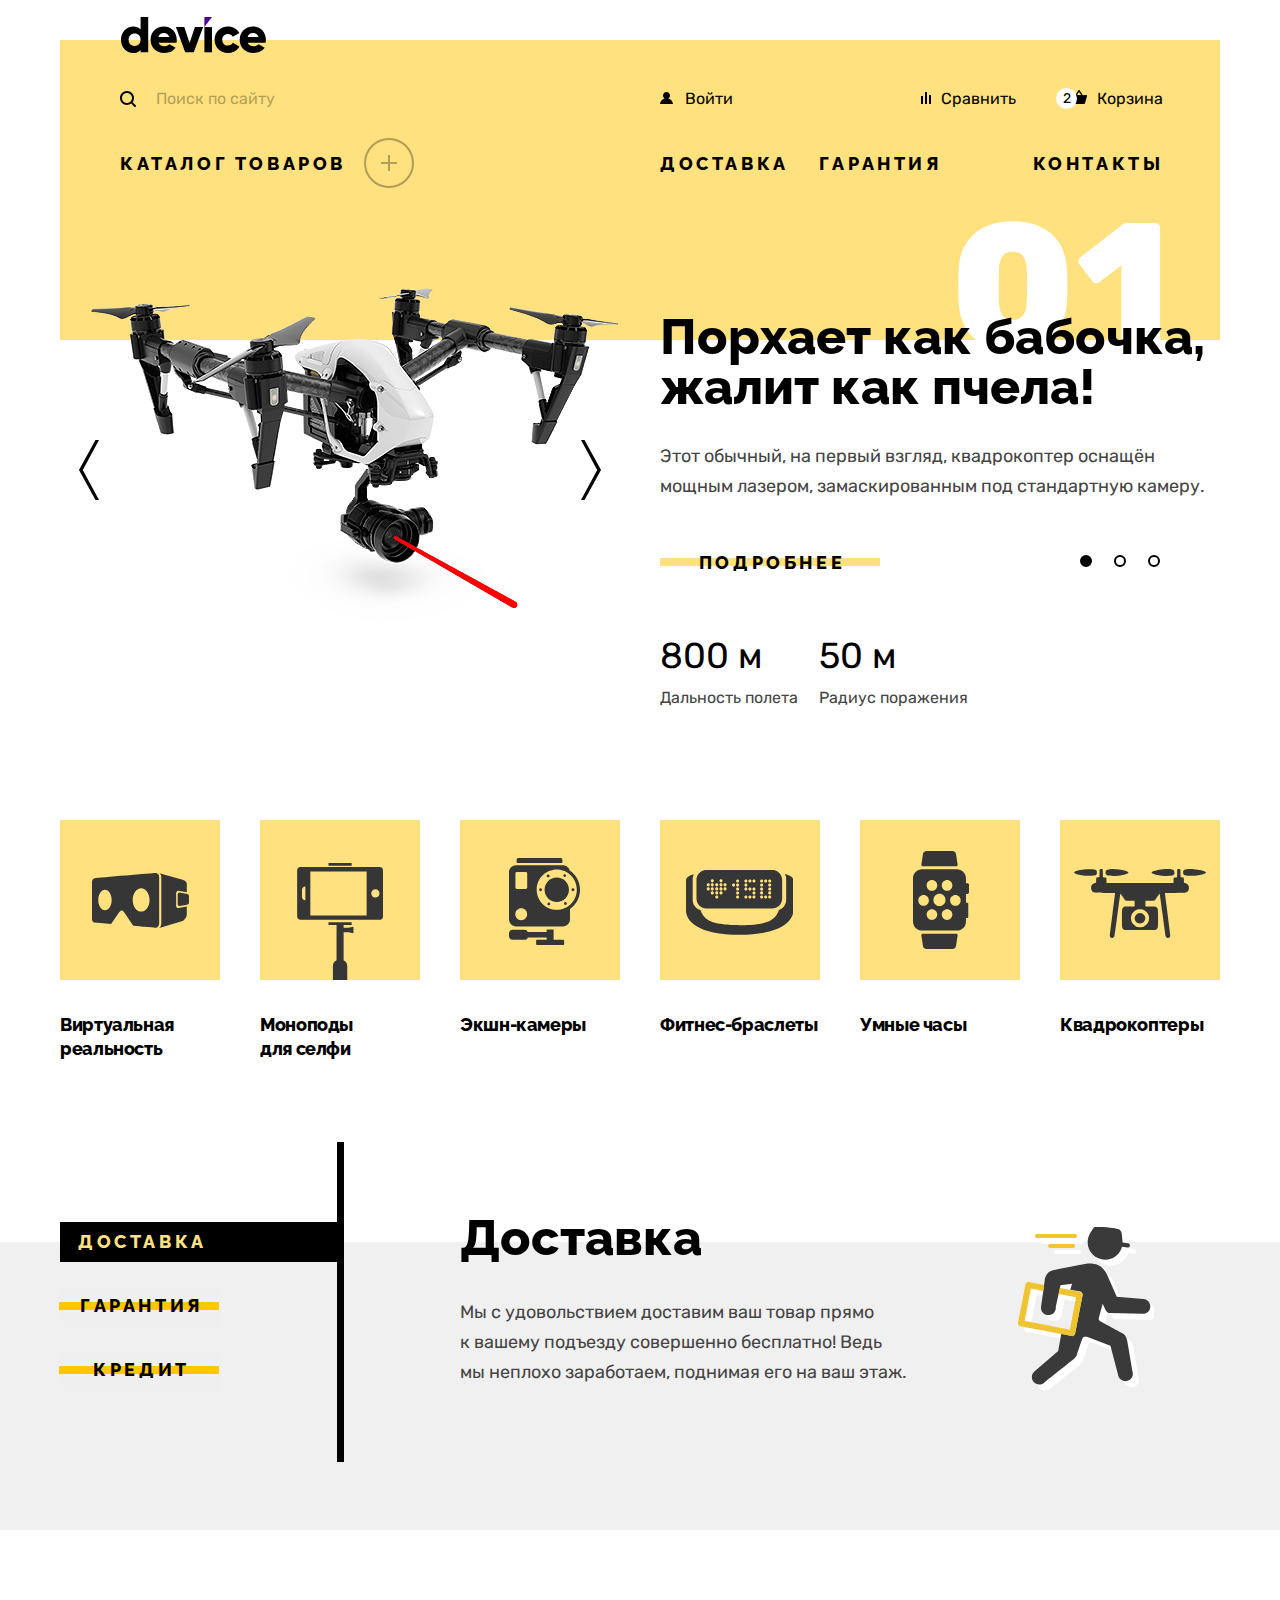
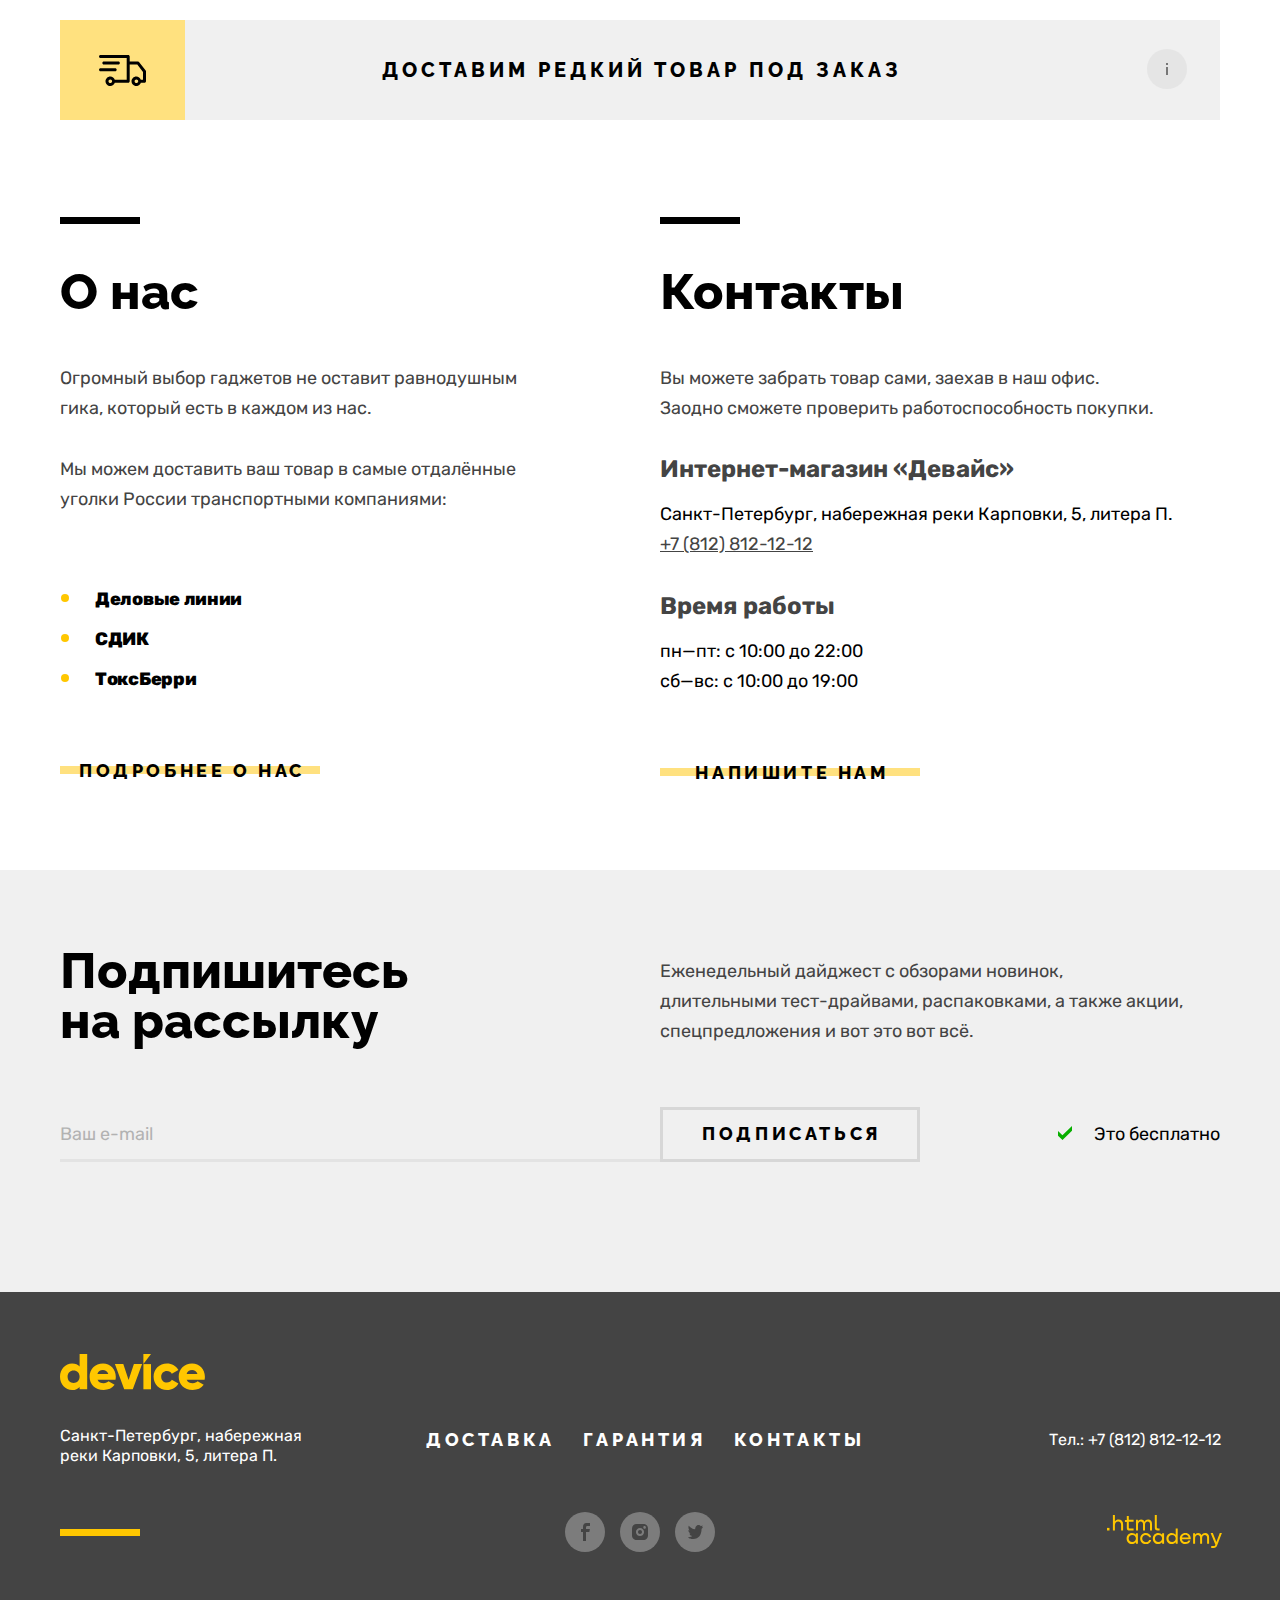
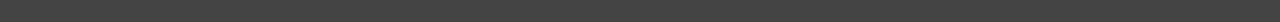
==== commit 0296b123: "Микросетки на флексах для всех страниц" ====
--- a/index.html
+++ b/index.html
@@ -17,35 +17,36 @@
         <div class="header__inner">
 
           <a class="header__logo-link">
-            <img class="header__logo-image" src="images/device-header.svg" width="145" height="36" alt="Логотип интернет магазина 'Device'.">
+            <img class="header__logo-link-image" src="images/device-header.svg" width="145" height="36" alt="Логотип интернет магазина 'Device'.">
           </a>
 
           <nav class="header__navigation">
 
-            <div class="header__top">
-
-              <!-- header-search start -->
-                <form class="header-search header__search-form" action="https://echo.htmlacademy.ru" method="get">
-                  <label class="header-search__label" for="search">
-                    <span class="visually-hidden">Поиск по сайту.</span>
-                  </label>
-                  <input class="header-search__input" name="site-search" id="search" type="search" autocomplete="off" placeholder="Поиск по сайту">
-                  <button class="header-search__submit" type="submit">Найти</button>
-                </form>
-              <!-- header-search end -->
-
-                <a class="header__top-link header__top-link--user" href="#">Войти</a>
-                <a class="header__top-link header__top-link--compare" href="#">Сравнить</a>
-                <div class="header__top-basket-block" tabindex="0">
-                  <a class="header__top-link header__top-link--basket" href="#" tabindex="-1">Корзина</a>
-
-                    <!-- header__top-basket start -->
-                      <div class="header__top-basket">
+            <!-- header__top start -->
+              <div class="header__top">
+
+                <!-- header-search start -->
+                  <form class="header-search header__search-form" action="https://echo.htmlacademy.ru" method="get">
+                    <label class="header-search__label" for="search">
+                      <span class="visually-hidden">Поиск по сайту.</span>
+                    </label>
+                    <input class="header-search__input" id="search" name="site-search" type="search" placeholder="Поиск по сайту" autocomplete="off">
+                    <button class="header-search__submit" type="submit">Найти</button>
+                  </form>
+                <!-- header-search end -->
+
+                  <a class="header__top-link header__top-link--user" href="#">Войти</a>
+                  <a class="header__top-link header__top-link--compare" href="#">Сравнить</a>
+
+                  <!-- header__top-basket start -->
+                    <div class="header__top-basket">
+                      <a class="header__top-link header__top-link--basket" href="#">Корзина</a>
+                      <div class="header__top-basket-block">
                         <ul class="header__top-basket-list">
                           <li class="header__top-basket-item">
                             <a class="header__top-basket-link" href="#">
-                              <img class="header__top-basket-image" src="images/selfie-stick-amateur-basket.png" width="41" height="43" alt="Любительская селфи-палка.">
-                              <span class="header__top-basket-link-text" href="#">Любительская <br /> селфи-палка</span>
+                              <img class="header__top-basket-link-image" src="images/selfie-stick-amateur-basket.png" width="41" height="43" alt="Любительская селфи-палка.">
+                              <span class="header__top-basket-link-text">Любительская <br /> селфи-палка</span>
                             </a>
                             <button class="header__top-basket-button" type="button">
                               <span class="visually-hidden">Удаление товара.</span>
@@ -53,59 +54,63 @@
                           </li>
                           <li class="header__top-basket-item">
                             <a class="header__top-basket-link" href="#">
-                              <img class="header__top-basket-image" src="images/selfie-stick-professional-basket.png" width="41" height="43" alt="Профессиональная селфи-палка.">
-                              <span class="header__top-basket-link-text" href="#">Профессиональная <br /> селфи-палка</span>
+                              <img class="header__top-basket-link-image" src="images/selfie-stick-professional-basket.png" width="41" height="43" alt="Профессиональная селфи-палка.">
+                              <span class="header__top-basket-link-text">Профессиональная <br /> селфи-палка</span>
                             </a>
                             <button class="header__top-basket-button" type="button">
                               <span class="visually-hidden">Удаление товара.</span>
                             </button>
                           </li>
                         </ul>
-                        <div class="header__top-basket-block-text">
-                          <p class="header__top-basket-text">Товаров: 2</p>
-                          <p class="header__top-basket-text">Сумма: 2000 ₽</p>
+                        <div class="header__top-basket-goods">
+                          <p class="header__top-basket-goods-text">Товаров: 2</p>
+                          <p class="header__top-basket-goods-text">Сумма: 2000 ₽</p>
                         </div>
-                        <button class="header__top-basket-open link" type="button">Открыть корзину</button>
-                      </div>
-                    <!-- header__top-basket end -->
-                </div>
-            </div>
-
-            <ul class="header__bottom-list">
-              <li class="header__bottom-item header__bottom-item--catalog" tabindex="1">
-                <a class="header__bottom-link header__bottom-link--catalog subtitle" href="catalog.html">Каталог товаров</a>
-                  <ul class="header__bottom-catalog-list">
-                    <li class="header__bottom-catalog-item">
-                      <a class="header__bottom-catalog-link" href="#">Виртуальная реальность</a>
-                    </li>
-                    <li class="header__bottom-catalog-item">
-                      <a class="header__bottom-catalog-link" href="#">Моноподы для cелфи</a>
-                    </li>
-                    <li class="header__bottom-catalog-item">
-                      <a class="header__bottom-catalog-link" href="#">Экшн-камеры</a>
-                    </li>
-                    <li class="header__bottom-catalog-item">
-                      <a class="header__bottom-catalog-link" href="#">Фитнес-браслеты</a>
-                    </li>
-                    <li class="header__bottom-catalog-item">
-                      <a class="header__bottom-catalog-link" href="#">Умные часы</a>
-                    </li>
-                    <li class="header__bottom-catalog-item">
-                      <a class="header__bottom-catalog-link" href="#">Квадрокоптеры</a>
-                    </li>
-                  </ul>
-              </li>
-              <li class="header__bottom-item">
-                <a class="header__bottom-link subtitle" href="#">Доставка</a>
-              </li>
-              <li class="header__bottom-item">
-                <a class="header__bottom-link subtitle" href="#">Гарантия</a>
-              </li>
-              <li class="header__bottom-item">
-                <a class="header__bottom-link subtitle" href="#">Контакты</a>
-              </li>
-            </ul>
-            
+                        <button class="header__top-basket-open widescale" type="button">Открыть корзину</button>
+                      </div>
+                    </div>
+                  <!-- header__top-basket end -->
+
+              </div>
+            <!-- header__top end -->
+
+            <!-- header__bottom start -->
+              <ul class="header__bottom-list">
+                <li class="header__bottom-item header__bottom-item--catalog" tabindex="1">
+                  <a class="header__bottom-link header__bottom-link--catalog widescale" href="catalog.html">Каталог товаров</a>
+                    <ul class="header__bottom-catalog-list">
+                      <li class="header__bottom-catalog-item">
+                        <a class="header__bottom-catalog-link" href="#">Виртуальная реальность</a>
+                      </li>
+                      <li class="header__bottom-catalog-item">
+                        <a class="header__bottom-catalog-link" href="#">Моноподы для cелфи</a>
+                      </li>
+                      <li class="header__bottom-catalog-item">
+                        <a class="header__bottom-catalog-link" href="#">Экшн-камеры</a>
+                      </li>
+                      <li class="header__bottom-catalog-item">
+                        <a class="header__bottom-catalog-link" href="#">Фитнес-браслеты</a>
+                      </li>
+                      <li class="header__bottom-catalog-item">
+                        <a class="header__bottom-catalog-link" href="#">Умные часы</a>
+                      </li>
+                      <li class="header__bottom-catalog-item">
+                        <a class="header__bottom-catalog-link" href="#">Квадрокоптеры</a>
+                      </li>
+                    </ul>
+                </li>
+                <li class="header__bottom-item">
+                  <a class="header__bottom-link widescale" href="#">Доставка</a>
+                </li>
+                <li class="header__bottom-item">
+                  <a class="header__bottom-link widescale" href="#">Гарантия</a>
+                </li>
+                <li class="header__bottom-item">
+                  <a class="header__bottom-link widescale" href="#">Контакты</a>
+                </li>
+              </ul>
+            <!-- header__bottom end -->
+
           </nav>
 
         </div>
@@ -126,9 +131,9 @@
                     <img class="promo-slider__image" src="images/quadcopter.png" width="560" height="560" alt="Квадрокоптер.">
                   </div>
                   <div class="promo-slider__description">
-                    <h3 class="promo-slider__subtitle title">Порхает как бабочка, жалит как пчела!</h3>
+                    <h3 class="promo-slider__title title">Порхает как бабочка, жалит как пчела!</h3>
                     <p class="promo-slider__text">Этот обычный, на первый взгляд, квадрокоптер оснащён мощным лазером, замаскированным под стандартную камеру.</p>
-                    <a class="promo-slider__link link link--effect" href="#">Подробнее</a>
+                    <a class="promo-slider__link widescale widescale--effect" href="#">Подробнее</a>
                     <dl class="promo-slider__term-list">
                       <div class="promo-slider__term-block">
                         <dt class="promo-slider__term-description">800 м</dt>
@@ -146,9 +151,9 @@
                     <img class="promo-slider__image" src="images/fitness-bracelets.png" width="560" height="560" alt="Фитнес-браслет.">
                   </div>
                   <div class="promo-slider__description">
-                    <h3 class="promo-slider__subtitle title">Худеем <br /> правильно!</h3>
+                    <h3 class="promo-slider__title title">Худеем <br /> правильно!</h3>
                     <p class="promo-slider__text">Мотивирующие фитнес-браслеты помогут найти в себе силы не пропускать занятия и соблюдать диету.</p>
-                    <a class="promo-slider__link link link--effect" href="#">Подробнее</a>
+                    <a class="promo-slider__link widescale widescale--effect" href="#">Подробнее</a>
                     <dl class="promo-slider__term-list">
                       <div class="promo-slider__term-block">
                         <dt class="promo-slider__term-description">48 часов</dt>
@@ -162,15 +167,15 @@
                     <img class="promo-slider__image" src="images/selfie-stick.png" width="560" height="560" alt="Селфи-палка.">
                   </div>
                   <div class="promo-slider__description">
-                    <h3 class="promo-slider__subtitle title">Делай селфи, <br /> как Бен Стиллер! </h3>
+                    <h3 class="promo-slider__title title">Делай селфи, <br /> как Бен Стиллер! </h3>
                     <p class="promo-slider__text">Самая длинная палка для селфи доступна в нашем магазине. Восемь (Восемь, Карл!) метров длиной и весом всего 5 кг.</p>
-                    <a class="promo-slider__link link link--effect" href="#">Подробнее</a>
+                    <a class="promo-slider__link widescale widescale--effect" href="#">Подробнее</a>
                     <dl class="promo-slider__term-list">
-                      <div class="promo-slider__term-block promo-slider__term-block--margin">
+                      <div class="promo-slider__term-block promo-slider__term-block--selfie-stick">
                         <dt class="promo-slider__term-description">8,5 м</dt>
                         <dd class="promo-slider__term-definition">Длина палки</dd>
                       </div>
-                      <div class="promo-slider__term-block promo-slider__term-block--margin">
+                      <div class="promo-slider__term-block promo-slider__term-block--selfie-stick">
                         <dt class="promo-slider__term-description">5 кг</dt>
                         <dd class="promo-slider__term-definition">Вес палки</dd>
                       </div>
@@ -257,32 +262,32 @@
 
           <!-- services start -->
             <section class="services">
-              <div class="container services__inner">
+              <div class="services__inner container">
                 <h2 class="visually-hidden">Услуги</h2>
 
                 <ul class="services__menu-list">
                   <li class="services__menu-item">
-                    <button class="services__menu-button services__menu-button--current link link--effect" type="button">Доставка</button>
+                    <button class="services__menu-button services__menu-button--current widescale widescale--effect" type="button">Доставка</button>
                   </li>
                   <li class="services__menu-item">
-                    <button class="services__menu-button link link--effect" type="button">Гарантия</button>
+                    <button class="services__menu-button widescale widescale--effect" type="button">Гарантия</button>
                   </li>
                   <li class="services__menu-item">
-                    <button class="services__menu-button link link--effect" type="button">Кредит</button>
+                    <button class="services__menu-button widescale widescale--effect" type="button">Кредит</button>
                   </li>
                 </ul>
 
                 <ul class="services__description-list">
                   <li class="services__description-item services__description-item--current">
-                    <h3 class="services__description-subtitle title">Доставка</h3>
+                    <h3 class="services__description-title title">Доставка</h3>
                     <p class="services__description-text">Мы с удовольствием доставим ваш товар прямо <br /> к вашему подъезду совершенно бесплатно! Ведь <br /> мы неплохо заработаем, поднимая его на ваш этаж.</p>
                   </li>
                   <li class="services__description-item">
-                    <h3 class="services__description-subtitle title">Гарантия</h3>
+                    <h3 class="services__description-title title">Гарантия</h3>
                     <p class="services__description-text">Если из-за возгорания купленного у нас товара у вас сгорит дом — не переживайте, мы выдадим вам новый. Товар, не дом, конечно же.</p>
                   </li>
                   <li class="services__description-item">
-                    <h3 class="services__description-subtitle title">Кредит</h3>
+                    <h3 class="services__description-title title">Кредит</h3>
                     <p class="services__description-text">Залезть в долговую яму стало проще! Кредитные консультанты подберут для вас наиболее выгодные условия кредита. Выгодные для банка, разумеется.</p>
                   </li>
                 </ul>
@@ -311,7 +316,7 @@
                     <li class="about-us__item">СДИК</li>
                     <li class="about-us__item">ТоксБерри</li>
                   </ul>
-                  <a class="about-us__link link link--effect" href="#">Подробнее о нас</a>
+                  <a class="about-us__link widescale widescale--effect" href="#">Подробнее о нас</a>
                 </section>
               <!-- about-us end -->
 
@@ -329,7 +334,7 @@
                     <li class="contacts__item">пн—пт: с 10:00 до 22:00</li>
                     <li class="contacts__item">сб—вс: с 10:00 до 19:00</li>
                   </ul>
-                  <a class="contacts__link link link--effect" href="#">Напишите нам</a>
+                  <a class="contacts__link widescale widescale--effect" href="#">Напишите нам</a>
                 </section>
               <!-- contacts end -->
 
@@ -347,7 +352,7 @@
                   <form class="distribution__form" action="https://echo.htmlacademy.ru" method="post">
                     <label class="visually-hidden" for="your-email-binding">Ваш e-mail.</label>
                     <input class="distribution__email" name="your-emali" id="your-email-binding" type="email" placeholder="Ваш e-mail" required>
-                    <button class="distribution__submit subtitle" type="submit"> <!-- Класс distribution__email--error для состояние ошибки -->
+                    <button class="distribution__submit widescale" type="submit"> <!-- Класс distribution__email--error для состояние ошибки -->
                       Подписаться
                     </button>
                   </form>
@@ -372,13 +377,13 @@
             <p class="footer__navigation-text">Санкт-Петербург, набережная <br /> реки Карповки, 5, литера П.</p>
             <ul class="footer__navigation-list">
               <li class="footer__navigation-item">
-                <a class="footer__navigation-link subtitle" href="#">Доставка</a>
+                <a class="footer__navigation-link widescale" href="#">Доставка</a>
               </li>
               <li class="footer__navigation-item">
-                <a class="footer__navigation-link subtitle" href="#">Гарантия</a>
+                <a class="footer__navigation-link widescale" href="#">Гарантия</a>
               </li>
               <li class="footer__navigation-item">
-                <a class="footer__navigation-link subtitle" href="#">Контакты</a>
+                <a class="footer__navigation-link widescale" href="#">Контакты</a>
               </li>
             </ul>
             <a class="footer__navigation-tel" href="tel:78128121212">Тел.: +7 (812) 812-12-12</a>
@@ -441,6 +446,55 @@
       </footer>
     <!-- footer end -->
 
+    <!-- modal-window start-->
+      <div class="modal-window"> <!-- modal-window--active для открытие модального окна-->
+        <div class="modal-window__order">
+          <section class="modal-window__block">
+            <h2 class="modal-window__title title">Доставка под заказ</h2>
+            <button class="modal-window__close" type="button">
+              <span class="visually-hidden">Закрыть</span>
+            </button>
+            <form class="modal-window__form" action="https://echo.htmlacademy.ru" method="post">
+              <div class="modal-window__data">
+                <p class="modal-window__field">
+                  <label class="modal-window__label" for="modal-name">Ваше имя:</label>
+                  <input class="modal-window__input modal-window__input--name" id="modal-name" name="modal-window-name" type="text" placeholder="Имя Фамилия">
+                  <span class="modal-window__under modal-window__under--name">Пожалуйста, представьтесь</span>
+                </p>
+                <p class="modal-window__field">
+                  <label class="modal-window__label" for="modal-email">Ваш e-mail:</label>
+                  <input class="modal-window__input modal-window__input--email" id="modal-email" name="modal-window-email" type="email" placeholder="Введите e-mail">
+                  <span class="modal-window__under">Подпись под полем для ввода</span>
+                </p>
+              </div>
+              <div class="modal-window__data modal-window__data--addition">
+                <p class="modal-window__field">
+                  <label class="modal-window__label" for="modal-description">Что нужно привезти:</label>
+                  <input class="modal-window__input modal-window__input--description" id="modal-description" name="modal-window-description" type="text" placeholder="В свободной форме">
+                </p>
+                <div class="modal-window__data-number">
+                  <label class="modal-window__label modal-window__label--number">Количество:</label>
+                  <span class="modal-window__info" tabindex="0"></span>
+                  <div class="modal-window__info-description">
+                    <p class="modal-window__info-text">Постараемся найти, сколько нужно. Привезём сколько получится по требованиям <br /> к провозу багажа.</p>
+                  </div>
+                  <p class="modal-window__field modal-window__field--number" tabindex="0">
+                    <button class="modal-window__button modal-window__button--minus" type="button">
+                      <span class="visually-hidden">Убавить товар</span>
+                    </button>
+                    <span class="modal-window__number">1</span>
+                    <button class="modal-window__button modal-window__button--plus" type="button">
+                      <span class="visually-hidden">Прибавить товар</span>
+                    </button>
+                  </p>
+                </div>
+              </div>
+              <button class="modal-window__submit widescale widescale--effect" type="submit">Отправить</button>
+            </form>
+          </section>
+        </div>
+      </div>
+
   </body>
 
 </html>
--- a/css/style.css
+++ b/css/style.css
@@ -49,6 +49,13 @@
   --basic-mercury: #e5e5e5;
   --basic-tundora: #444444;
   --basic-white: #ffffff;
+  --opacity-black-01: rgba(0, 0, 0, 0.1);
+  --opacity-black-02: rgba(0, 0, 0, 0.2);
+  --opacity-black-03: rgba(0, 0, 0, 0.3);
+  --opacity-black-06: rgba(0, 0, 0, 0.6);
+  --opacity-concrete-09: rgba(241,241,241, 0.9);
+  --opacity-white-01: rgba(255, 255, 255, 0.1);
+  --opacity-white-03: rgba(255, 255, 255, 0.3);
   --status-coral-red: #ff3d3d;
   --status-deep-saffron: #fd912e;
   --status-luck-green: #08af00;
@@ -150,62 +157,58 @@
   font-family: "Raleway", sans-serif;
 }
 
-.subtitle {
+.widescale {
+  position: relative;
+  z-index: 1;
+
+  display: inline-block;
+
   font-weight: 800;
   font-size: 18px;
   line-height: 20px;
   font-family: "Raleway", sans-serif;
+  text-align: center;
   color: var(--basic-black);
   text-transform: uppercase;
   text-decoration: none;
   letter-spacing: 0.2em;
-}
-
-.link {
-  position: relative;
-  z-index: 1;
-
-  display: block;
-  max-width: 280px;
-
-  font-weight: 800;
-  font-size: 18px;
-  line-height: 20px;
-  font-family: "Raleway", sans-serif;
-  color: var(--basic-black);
-  text-transform: uppercase;
-  text-decoration: none;
-  letter-spacing: 0.2em;
-}
-
-.link--effect::before {
+
+  outline: 0;
+}
+
+.widescale:active {
+  color: var(--opacity-black-03);
+}
+
+.widescale--effect::before {
   content: "";
   position: absolute;
-  top: 20px;
+  top: 40%;
   left: 0;
   z-index: -1;
 
   width: 100%;
-  height: calc(100% - 40px);
+  height: 8px;
 
   background-color: var(--additional-jasmine);
 
   transition-duration: 0.4s;
 }
 
-.link--effect:hover::before {
+.widescale--effect:focus::before {
+  background-color: var(--additional-lavender-indigo);
+}
+
+.widescale--effect:hover::before {
   top: 0;
 
   height: 100%;
 }
 
-.link--effect:focus::before {
-  background-color: var(--additional-lavender-indigo);
-}
-
-.link--effect:active::before {
+.widescale--effect:active::before {
   background-color: var(--additional-jasmine);
 }
+
 /* global-elements end */
 
 /* header start */
@@ -217,14 +220,13 @@
   position: relative;
 
   min-height: 300px;
-  padding: 0 60px 150px;
+  padding: 0 60px;
 
   background-color: var(--additional-jasmine);
 }
 
 .header__inner--catalog {
   min-height: 186px;
-  padding-bottom: 0;
 }
 
 .header__logo-link {
@@ -232,8 +234,6 @@
   top: -23px;
   left: 61px;
 
-  display: flex;
-
   outline: 0;
 }
 
@@ -241,6 +241,7 @@
   padding-top: 39px;
 }
 
+/* header__top start */
 .header__top {
   display: flex;
   flex-wrap: wrap;
@@ -282,12 +283,26 @@
 
   background-color: transparent;
   border: 2px solid transparent;
-  outline: 0;
+  border-radius: 20px;
+  outline: 0;
+}
+
+.header-search__input::placeholder {
+  color: var(--basic-black);
+
+  opacity: 0.3;
+}
+
+.header-search__input:hover::placeholder {
+  opacity: 0.6;
 }
 
 .header-search__input:focus {
   border: 2px solid var(--additional-lavender-indigo);
-  border-radius: 20px;
+}
+
+.header-search__input:placeholder-shown ~ .header-search__submit {
+  display: none;
 }
 
 .header-search__input:not(:placeholder-shown) {
@@ -296,20 +311,6 @@
   border-color: var(--basic-black);
   border-right: 0;
   border-radius: 20px 0 0 20px;
-}
-
-.header-search__input:placeholder-shown ~ .header-search__submit {
-  display: none;
-}
-
-.header-search__input::placeholder {
-  color: var(--basic-black);
-
-  opacity: 0.3;
-}
-
-.header-search__input:hover::placeholder {
-  opacity: 0.6;
 }
 
 .header-search__submit {
@@ -339,7 +340,7 @@
 }
 
 .header-search__submit:active {
-  color: rgba(255, 255, 255, 0.3);
+  color: var(--opacity-white-03);
 
   border-color: var(--basic-black);
 }
@@ -349,7 +350,7 @@
   position: relative;
 
   display: inline-block;
-  padding: 8px;
+  padding: 8px 18px;
 
   font-size: 16px;
   line-height: 20px;
@@ -361,85 +362,91 @@
   outline: 0;
 }
 
-.header__top-link:hover {
-  border-color: transparent;
+.header__top-link::before {
+  content: "";
+  position: absolute;
+
+  display: block;
+
+  background-repeat: no-repeat;
+}
+
+.header__top-link:hover::before {
   opacity: 0.6;
+}
+
+.header__top-link:active::before {
+  opacity: 0.3;
 }
 
 .header__top-link:focus {
   border: 2px solid var(--additional-lavender-indigo);
 }
 
+.header__top-link:hover {
+  color: var(--opacity-black-06);
+}
+
 .header__top-link:active {
-  border-color: transparent;
-  opacity: 0.3;
-}
-
-.header__top-link::before {
-  content: "";
-  position: absolute;
+  color: var(--opacity-black-03);
+
+  border-color: transparent;;
+}
+
+.header__top-link--user {
+  margin-right: 147px;
+  padding-left: 44px;
+}
+
+.header__top-link--user::before {
   top: 11px;
-
-  display: block;
+  left: 19px;
+
+  width: 13px;
   height: 12px;
 
-  background-repeat: no-repeat;
-}
-
-.header__top-link--user {
+  background-image: url(../images/user.svg);
+}
+
+.header__top-link-catalog--name {
   width: 170px;
-  margin-right: 88px;
+  margin-right: 80px;
+}
+
+.header__top-link--log-off {
+  margin-right: 11px;
+  margin-left: -90px;
+
+  color: var(--opacity-black-03);
+}
+
+.header__top-link--log-off:hover {
+  color: var(--opacity-black-03);
+}
+
+.header__top-link--log-off:active {
+  color: var(--opacity-black-03);
+}
+
+.header__top-link--compare {
+  margin-right: 15px;
+  padding-left: 39px;
+}
+
+.header__top-link--compare::before {
+  top: 11px;
+  left: 19px;
+
+  width: 10px;
+  height: 12px;
+
+  background-image: url(../images/compare.svg);
+}
+
+.header__top-link--basket {
+  position: absolute;
+
   padding-left: 44px;
-}
-
-.header__top-link--user::before {
-  left: 19px;
-
-  width: 13px;
-
-  background-image: url(../images/user.svg);
-}
-
-.header__top-link--log-off {
-  margin-right: 18px;
-  margin-left: -88px;
-
-  color: rgba(0, 0, 0, 0.3);
-}
-
-.header__top-link--compare {
-  margin-right: 25px;
-  padding-left: 41px;
-}
-
-.header__top-link--compare::before {
-  left: 21px;
-
-  width: 10px;
-
-  background-image: url(../images/compare.svg);
-}
-
-.header__top-link--basket {
-  position: absolute;
-
-  padding-left: 44px;
-}
-
-.header__top-link--basket::after {
-  content: "2";
-  position: absolute;
-  top: 7px;
-  left: 3px;
-
-  width: 21px;
-  height: 21px;
-
-  font-size: 14px;
-  text-align: center;
-
-  background-color: var(--basic-white);
-  border-radius: 50%;
 }
 
 .header__top-link--basket::before {
@@ -452,37 +459,50 @@
   background-image: url(../images/basket.svg);
 }
 
+.header__top-link--basket::after {
+  content: "2";
+  position: absolute;
+  top: 7px;
+  left: 3px;
+
+  display: flex;
+  justify-content: center;
+  align-items: center;
+  width: 21px;
+  height: 21px;
+
+  font-size: 14px;
+  line-height: 17px;
+
+  background-color: var(--basic-white);
+  border-radius: 50%;
+}
+
 /* header__top-basket start */
-.header__top-basket-block {
+.header__top-basket {
   position: relative;
-  z-index: 3;
-
-  outline: 0;
-}
-
-.header__top-basket-block:hover .header__top-basket,
-.header__top-basket-block:focus-within .header__top-basket {
+  z-index: 4;
+}
+
+.header__top-basket:hover .header__top-basket-block,
+.header__top-basket:focus-within .header__top-basket-block {
   position: absolute;
   top: 41px;
-  right: -192px;
+  right: -191px;
 
   display: block;
   width: 320px;
   height: 302px;
 
   background-color: var(--basic-black);
-  box-shadow: 0 10px 0 rgba(0, 0, 0, 0.1);
-}
-
-.header__top-basket-block:focus .header__top-link--basket {
-  border: 2px solid var(--additional-lavender-indigo);
-}
-
-.header__top-basket {
+  box-shadow: 0 10px 0 var(--opacity-black-01);
+}
+
+.header__top-basket-block {
   display: none;
 }
 
-.header__top-basket::before {
+.header__top-basket-block::before {
   content: "";
   position: absolute;
   top: -16px;
@@ -497,7 +517,7 @@
 }
 
 .header__top-basket-list {
-  height: 167px;
+  height: 168px;
   margin: 0;
   padding: 0;
   overflow-y: auto;
@@ -508,10 +528,8 @@
 .header__top-basket-item {
   display: flex;
   padding: 20px;
-}
-
-.header__top-basket-item:first-child {
-  border-bottom: 1px solid rgb(255,255,255, 0.1);
+
+  border-bottom: 1px solid var(--opacity-white-01);
 }
 
 .header__top-basket-link {
@@ -531,24 +549,16 @@
   opacity: 0.3;
 }
 
-.header__top-basket-link:focus .header__top-basket-link-text {
-  color: var(--additional-lavender-indigo);
-}
-
-.header__top-basket-link:focus .header__top-basket-image {
+.header__top-basket-link-image {
+  margin-right: 23px;
+}
+
+.header__top-basket-link:focus .header__top-basket-link-image {
   outline: 5px solid var(--additional-lavender-indigo);
 }
 
-.header__top-basket-link:active .header__top-basket-link-text {
-  color: var(--basic-white);
-}
-
-.header__top-basket-link:active .header__top-basket-image {
+.header__top-basket-link:active .header__top-basket-link-image {
   outline: 5px solid transparent;
-}
-
-.header__top-basket-image {
-  margin-right: 23px;
 }
 
 .header__top-basket-link-text {
@@ -559,8 +569,17 @@
   color: var(--basic-white);
 }
 
+.header__top-basket-link:focus .header__top-basket-link-text {
+  color: var(--additional-lavender-indigo);
+}
+
+.header__top-basket-link:active .header__top-basket-link-text {
+  color: var(--basic-white);
+}
+
 .header__top-basket-button {
   position: relative;
+  top: 1px;
   left: 6px;
 
   display: block;
@@ -569,10 +588,9 @@
   padding: 0;
 
   background-color: transparent;
-  background-image: url(../images/delete-white.svg);
+  background-image: url(../images/delete-basket.svg);
   background-repeat: no-repeat;
   background-position: 50% 50%;
-  border: 0;
   border: 2px solid transparent;
   border-radius: 50%;
   outline: 0;
@@ -591,10 +609,10 @@
   opacity: 0.3;
 }
 
-.header__top-basket-block-text {
+.header__top-basket-goods {
   display: flex;
   justify-content: space-between;
-  padding: 12px 0;
+  padding: 11px 22px 13px 20px;
 
   font-size: 16px;
   line-height: 20px;
@@ -603,30 +621,18 @@
   background-color: var(--basic-erie-black);
 }
 
-.header__top-basket-text {
-  width: 140px;
-  margin: 0;
-}
-
-.header__top-basket-text:first-child {
-  margin-left: 20px;
-}
-
-.header__top-basket-text:last-child {
-  margin-right: 20px;
-
-  text-align: right;
+.header__top-basket-goods-text {
+  margin: 0;
 }
 
 .header__top-basket-open {
   display: block;
-  width: 280px;
   margin: 0 auto;
-  margin-top: 20px;
-  padding: 15px 15px;
-
-  background-color: var(--basic-white);
+  margin-top: 19px;
+  padding: 16px 21px 14px 25px;
+
   border: 0;
+  outline: 0;
 }
 
 .header__top-basket-open:focus {
@@ -638,12 +644,15 @@
 }
 
 .header__top-basket-open:active {
-  color: rgba(0,0,0, 0.3);
+  color: var(--opacity-black-03);
 
   outline: 0;
 }
 /* header__top-basket end */
 
+/* header__top end */
+
+/* header__bottom start */
 .header__bottom-list {
   display: flex;
   flex-wrap: wrap;
@@ -651,6 +660,10 @@
   padding: 0;
 
   list-style-type: none;
+}
+
+.header__bottom-item {
+  outline: 0;
 }
 
 .header__bottom-item:nth-child(1) {
@@ -668,22 +681,31 @@
 }
 
 .header__bottom-item:nth-child(5) {
-  margin-left: -20px;
-}
-
-.header__bottom-item--catalog:focus {
-  outline: 0;
+  margin-left: 520px;
 }
 
 .header__bottom-link {
-  position: relative;
-
-  display: inline-block;
+  z-index: 3;
+
   padding: 13px 18px;
 
   border: 2px solid transparent;
   border-radius: 25px;
-  outline: 0;
+}
+
+.header__bottom-link:hover::before {
+  content: "";
+  position: absolute;
+  bottom: 6px;
+
+  width: 76%;
+  height: 2px;
+
+  background-color: var(--basic-black);
+}
+
+.header__bottom-link:active::before {
+  background-color: var(--opacity-black-03);
 }
 
 .header__bottom-link:focus {
@@ -692,22 +714,10 @@
 
 .header__bottom-link:active {
   border-color: transparent;
-  opacity: 0.3;
-}
-
-.header__bottom-link:hover::before {
-  content: "";
-  position: absolute;
-  bottom: 6px;
-
-  width: 76%;
-  height: 2px;
-
-  background-color: var(--basic-black);
-}
-
-.header__bottom-link--catalog {
-  position: relative;
+}
+
+.header__bottom-link--catalog:hover::before {
+  background-color: transparent;
 }
 
 .header__bottom-link--catalog::after {
@@ -724,7 +734,7 @@
   background-position: 50% 50%;
   border: 2px solid var(--basic-black);
   border-radius: 50%;
-  opacity: 0.2;
+  opacity: 0.3;
 }
 
 .header__bottom-link--catalog:hover::after {
@@ -732,22 +742,16 @@
   opacity: 1;
 }
 
-.header__bottom-link--catalog:hover::before {
-  background-color: transparent;
-}
-
 .header__bottom-catalog-list {
   position: absolute;
-  top: 150px;
+  top: 148px;
   left: 0;
   z-index: 2;
 
   display: none;
   width: 1160px;
-  height: 180px;
-  margin: 0;
-  padding: 0;
-  padding-top: 26px;
+  height: 184px;
+  padding-top: 28px;
   padding-left: 43px;
   overflow-y: auto;
 
@@ -769,6 +773,10 @@
   margin-bottom: 6px;
 }
 
+.header__bottom-catalog-item:nth-child(2) {
+  margin-bottom: 7px;
+}
+
 .header__bottom-catalog-item:nth-child(3) {
   margin-bottom: 40px;
 }
@@ -778,7 +786,7 @@
 }
 
 .header__bottom-catalog-item:nth-child(5) {
-  margin-bottom: 70px;
+  margin-bottom: 77px;
 }
 
 .header__bottom-catalog-link {
@@ -791,22 +799,25 @@
   text-decoration: none;
 
   border: 2px solid transparent;
-  outline: 0;
-}
-
-.header__bottom-catalog-link:hover {
-  opacity: 0.6;
+  border-radius: 25px;
+  outline: 0;
 }
 
 .header__bottom-catalog-link:focus {
   border: 2px solid var(--additional-lavender-indigo);
-  border-radius: 25px;
+}
+
+.header__bottom-catalog-link:hover {
+  color: var(--opacity-black-06);
 }
 
 .header__bottom-catalog-link:active {
+  color: var(--opacity-black-03);
+
   border-color: transparent;
-  opacity: 0.3;
-}
+}
+/* header__bottom end */
+
 /* header end */
 
 /* main start */
@@ -864,7 +875,7 @@
 
   font-size: 16px;
   line-height: 20px;
-  color: rgba(0, 0, 0, 0.6);
+  color: var(--opacity-black-06);
   text-decoration: none;
 
   border: 5px solid transparent;
@@ -880,7 +891,7 @@
 }
 
 .main__link:active {
-  color: rgba(0, 0, 0, 0.3);
+  color: var(--opacity-black-03);
 
   border-color: transparent;
 }
@@ -920,9 +931,19 @@
 
   font-weight: 800;
   font-size: 180px;
-  line-height: 30px;
-  font-family: "Rubik", sans-serif;
   color: var(--basic-white);
+}
+
+.promo-slider__item--current:nth-child(1)::after {
+  content: "01";
+}
+
+.promo-slider__item--current:nth-child(2)::after {
+  content: "02";
+}
+
+.promo-slider__item--current:nth-child(3)::after {
+  content: "03";
 }
 
 .promo-slider__item--current {
@@ -932,25 +953,13 @@
   grid-template-columns: 560px 560px;
 }
 
-.promo-slider__item--current:nth-child(1)::after {
-  content: "01";
-}
-
-.promo-slider__item--current:nth-child(2)::after {
-  content: "02";
-}
-
-.promo-slider__item--current:nth-child(3)::after {
-  content: "03";
-}
-
 .promo-slider__description {
   padding-top: 122px;
 }
 
-.promo-slider__subtitle {
+.promo-slider__title {
   position: relative;
-  z-index: 2;
+  z-index: 1;
 
   margin: 0;
   margin-bottom: 29px;
@@ -964,18 +973,9 @@
 }
 
 .promo-slider__link {
-  display: inline-block;
   width: 220px;
-  margin-bottom: 55px;
-  padding: 14px 8px 14px 8px;
-
-  text-align: center;
-
-  outline: none;
-}
-
-.promo-slider__link:active {
-  opacity: 0.3;
+  margin-bottom: 53px;
+  padding: 15px 15px 15px 19px;
 }
 
 .promo-slider__term-list {
@@ -987,7 +987,7 @@
   margin-right: 21px;
 }
 
-.promo-slider__term-block--margin {
+.promo-slider__term-block--selfie-stick {
   margin-right: 62px;
 }
 
@@ -1008,7 +1008,7 @@
   position: absolute;
   top: 238px;
 
-  display: inline-block;
+  display: block;
   box-sizing: content-box;
   width: 20px;
   height: 60px;
@@ -1078,16 +1078,12 @@
   border-radius: 50%;
 }
 
+.promo-slider__point-button:focus {
+  border: 2px solid var(--additional-lavender-indigo);
+}
+
 .promo-slider__point-button:hover {
   opacity: 0.6;
-}
-
-.promo-slider__point-button:focus {
-  border: 2px solid var(--additional-lavender-indigo);
-}
-
-.promo-slider__point-button--active:focus {
-  border: 2px solid var(--basic-black);
 }
 
 .promo-slider__point-button:active {
@@ -1107,6 +1103,7 @@
 
 .goods__list {
   display: flex;
+  flex-wrap: wrap;
   justify-content: space-between;
   margin: 0;
   padding: 0;
@@ -1126,16 +1123,16 @@
   outline: none;
 }
 
+.goods__link:focus {
+  outline: 5px solid var(--additional-lavender-indigo);
+}
+
+.goods__link:focus + .goods__text {
+  color: var(--additional-lavender-indigo);
+}
+
 .goods__link:hover {
   background-color: var(--additional-supernova);
-}
-
-.goods__link:focus {
-  outline: 5px solid var(--additional-lavender-indigo);
-}
-
-.goods__link:focus + .goods__text {
-  color: var(--additional-lavender-indigo);
 }
 
 .goods__link:active {
@@ -1145,9 +1142,7 @@
 }
 
 .goods__link:active + .goods__text {
-  color: var(--basic-black);
-
-  opacity: 0.3;
+  color: var(--opacity-black-03);
 }
 
 .goods__image {
@@ -1188,7 +1183,6 @@
   display: block;
   width: 160px;
 
-  font-size: 18px;
   line-height: 24px;
   font-family: "Raleway", sans-serif;
   letter-spacing: -0.02em;
@@ -1198,7 +1192,7 @@
 /* services start */
 .services {
   margin-bottom: 90px;
-  padding-bottom: 68px;
+  padding-bottom: 50px;
 
   background-image: linear-gradient(to bottom, var(--basic-white) 29px, hsl(0,0%,94.1%) 29px);
 }
@@ -1208,12 +1202,9 @@
 }
 
 .services__menu-list {
-  position: relative;
-  left: -1px;
-
   height: 320px;
-  margin: 0;
   margin-top: -71px;
+  margin-left: -1px;
   padding: 0;
 
   list-style-type: none;
@@ -1221,13 +1212,12 @@
   border-right: 7px solid var(--basic-black);
 }
 
-.services__menu-item:nth-child(1) {
+.services__menu-item {
+  margin-bottom: 24px;
+}
+
+.services__menu-item:first-child {
   margin-top: 80px;
-  margin-bottom: 26px;
-}
-
-.services__menu-item:nth-child(2) {
-  margin-bottom: 26px;
 }
 
 .services__menu-item:last-child {
@@ -1236,17 +1226,10 @@
 
 .services__menu-button {
   width: 160px;
-  padding: 0;
-  padding-top: 9px;
-  padding-bottom: 10px;
-  padding-left: 3px;
-
-  text-align: center;
-
-  background-color: transparent;
+  padding: 10px;
+  padding-left: 15px;
+
   border: 0;
-  outline: none;
-  transform: translateX(1px);
 }
 
 .services__menu-button:active {
@@ -1254,21 +1237,7 @@
 }
 
 .services__menu-button::before {
-  top: 14px;
-
-  height: calc(100% - 30px);
-
   background-color: var(--additional-supernova);
-}
-
-.services__menu-button:active::before {
-  width: 278px;
-  padding-left: 18px;
-
-  text-align: left;
-
-  background-color: var(--basic-black);
-  transform: translateX(1px);
 }
 
 .services__menu-button--current {
@@ -1290,6 +1259,13 @@
   background-color: transparent;
 }
 
+.services__menu-button:active::before {
+  width: 278px;
+
+  background-color: var(--basic-black);
+  transform: translateX(1px);
+}
+
 .services__description-list {
   margin: 0;
   margin-left: 116px;
@@ -1302,7 +1278,19 @@
   display: none;
 }
 
-.services__description-item::after {
+.services__description-item--current {
+  position: relative;
+
+  display: block;
+  width: 500px;
+}
+
+.services__description-item--current::after {
+  content: "";
+  position: absolute;
+
+  display: block;
+
   background-repeat: no-repeat;
 }
 
@@ -1336,26 +1324,14 @@
   background-image: url(../images/credit.svg);
 }
 
-.services__description-item--current {
-  position: relative;
-
-  display: block;
-  width: 500px;
-}
-
-.services__description-item--current::after {
-  content: "";
-  position: absolute;
-
-  display: block;
-}
-
-.services__description-subtitle {
+.services__description-title {
   margin: 0;
   margin-bottom: 34px;
 }
 
 .services__description-text {
+  margin: 0;
+
   color: var(--basic-tundora);
 }
 /* services end */
@@ -1373,7 +1349,7 @@
   display: inline-block;
   width: 1160px;
   min-height: 100px;
-  padding: 40px 140px 40px 140px;
+  padding: 40px 140px 40px 144px;
 
   font-weight: 800;
   font-size: 20px;
@@ -1388,16 +1364,16 @@
   outline: none;
 }
 
+.rare-commodity__link:focus {
+  outline: 5px solid var(--additional-lavender-indigo);
+}
+
 .rare-commodity__link:hover {
   background-color: var(--basic-cararra);
 }
 
-.rare-commodity__link:focus {
-  outline: 5px solid var(--additional-lavender-indigo);
-}
-
 .rare-commodity__link:active {
-  color: rgba(0, 0, 0, 0.3);
+  color: var(--opacity-black-03);
 
   outline: 0;
 }
@@ -1407,6 +1383,8 @@
   content: "";
   position: absolute;
 
+  display: block;
+
   background-repeat: no-repeat;
   background-position: 50% 50%;
 }
@@ -1427,7 +1405,7 @@
 }
 
 .rare-commodity__link:active::before {
-  opacity: 0.3;
+  background-image: url(../images/delivery-car-opacity.svg);
 }
 
 .rare-commodity__link::after {
@@ -1486,11 +1464,6 @@
   outline: none;
 }
 
-.about-us__link:active,
-.contacts__link:active {
-  opacity: 0.3;
-}
-
 /* about-us start */
 .about-us {
   width: 560px;
@@ -1644,7 +1617,7 @@
 
   background-color: transparent;
   border: 0;
-  border-bottom: 3px solid rgba(0, 0, 0, 0.1);
+  border-bottom: 3px solid var(--opacity-black-01);
   outline: none;
   opacity: 0.5;
 }
@@ -1655,23 +1628,27 @@
 }
 
 .distribution__email:hover {
-  border-bottom: 3px solid rgba(0, 0, 0, 0.2);
+  border-bottom: 3px solid var(--opacity-black-02);
 }
 
 .distribution__email:active {
   background-color: transparent;
   border-bottom: 3px solid var(--basic-black);
+  opacity: 1;
 }
 
 .distribution__email:not(:placeholder-shown) {
   background-color: transparent;
   border-bottom: 3px solid var(--basic-black);
+  opacity: 1;
 }
 
 /* Состояние ошибки  */
 .distribution__email--error {
   border-bottom: 3px solid var(--status-coral-red);
-}
+  opacity: 1;
+}
+/* Состояние ошибки  */
 
 .distribution__submit {
   display: block;
@@ -1680,7 +1657,7 @@
   padding-left: 17px;
 
   background-color: transparent;
-  border: 3px solid rgba(0, 0, 0, 0.1);
+  border: 3px solid var(--opacity-black-01);
   outline: 0;
 }
 
@@ -1695,9 +1672,9 @@
 }
 
 .distribution__submit:active {
-  color: rgba(255, 255, 255, 0.3);
-
-  border: 3px solid rgba(0, 0, 0, 0.1);
+  color: var(--opacity-white-03);
+
+  border: 3px solid var(--opacity-black-01);
 }
 
 .distribution__text {
@@ -1723,8 +1700,6 @@
 /* Главная страница end */
 
 /* Каталог start */
-
-/* catalog start */
 .catalog {
   display: flex;
 }
@@ -1746,10 +1721,10 @@
 .filters__title {
   width: 329px;
   margin: 0;
-  padding: 25px 0;
-  padding-left: 60px;
+  padding: 25px 60px;
 
   font-size: 16px;
+  text-align: left;
 }
 
 .filters__form-container {
@@ -1908,7 +1883,7 @@
 }
 
 .filters__item {
-  padding-bottom: 10px;
+  margin-bottom: 10px;
 
   outline: 0;
 }
@@ -1986,7 +1961,7 @@
 }
 
 .filters__item--radio {
-  padding-bottom: 12px;
+  padding-bottom: 2px;
 }
 
 .filters__checked,
@@ -2060,7 +2035,7 @@
 }
 
 .filters__submit:active::before {
-  color: rgba(0, 0, 0, 0.3);
+  color: var(--opacity-black-03);
 
   background-color: var(--additional-supernova);;
 }
@@ -2116,7 +2091,7 @@
 }
 
 .products__popular-first:hover {
-  opacity: 0.6;
+  color: var(--opacity-black-06);
 }
 
 .products__popular-first:active {
@@ -2137,12 +2112,58 @@
   background-repeat: no-repeat;
 }
 
+.products__popular-first:hover::before {
+  opacity: 0.6;
+}
+
 .products__sort-list {
   margin: 0;
   padding: 0;
 
   list-style-type: none;
 }
+
+.products__arrow {
+  position: relative;
+
+  display: block;
+  width: 30px;
+  height: 30px;
+
+  outline: 0;
+}
+
+.products__arrow:focus {
+  outline: 5px solid var(--additional-lavender-indigo);
+}
+
+.products__arrow:hover .products__arrow-svg {
+  opacity: 0.5;
+}
+
+.products__arrow:active .products__arrow-svg {
+  opacity: 1;
+}
+
+.products__arrow--up {
+  top: 0;
+  left: 300px;
+}
+
+.products__arrow--down {
+  top: 0;
+  left: 300px;
+}
+
+.products__arrow svg {
+  position: relative;
+  left: 10px;
+}
+
+.products__arrow-svg--up {
+  opacity: 0.2;
+}
+
 .products__list {
   display: grid;
   width: 832px;
@@ -2213,9 +2234,23 @@
 }
 
 .products__link {
+  position: relative;
+
   display: flex;
   order: -1;
   margin-bottom: 30px;
+}
+
+.products__link--new::before {
+  position: absolute;
+  top: 27px;
+  content: "";
+  right: 27px;
+
+  width: 60px;
+  height: 60px;
+  background-image: url(../images/new.svg);
+  background-repeat: no-repeat;
 }
 
 .products__details-block {
@@ -2253,13 +2288,14 @@
   background-color: var(--additional-supernova);
 }
 
-
 .products__download {
   display: block;
   width: 760px;
+  margin-bottom: 52px;
   margin-left: 70px;
-  padding: 14px 0;
-  margin-bottom: 52px;
+  padding: 14px;
+  padding-left: 20px;
+
   font-weight: 800;
   font-size: 16px;
   line-height: 20px;
@@ -2270,7 +2306,8 @@
   letter-spacing: 0.2em;
 
   background-color: transparent;
-  border: 3px solid rgba(0, 0, 0, 0.1);
+  border: 3px solid var(--opacity-black-01);
+  outline: 0;
 }
 
 .products__download:focus {
@@ -2282,25 +2319,28 @@
 }
 
 .products__download:active {
-  border-color: rgba(0, 0, 0, 0.1);
+  border-color: var(--opacity-black-01);
   opacity: 0.3;
 }
 
 .products__pagination {
   display: flex;
+  align-items: center;
   width: 760px;
+  margin-bottom: 77px;
   margin-left: 70px;
+
   background-color: var(--basic-cararra);
-  align-items: center;
-  margin-bottom: 77px;
 }
 
 .products__pagination-button {
+  padding: 20px;
+  padding-left: 24px;
+
   font-size: 16px;
+
   border: 5px solid transparent;
-  padding: 20px;
-  outline: 0;
-  padding-left: 24px;
+  outline: 0;
 }
 
 .products__pagination-button:focus {
@@ -2312,8 +2352,8 @@
 }
 
 .products__pagination-button:active {
+  border-color: transparent;
   opacity: 0.3;
-  border-color: transparent;
 }
 
 .products__pagination-button--back {
@@ -2325,25 +2365,27 @@
 }
 
 .products__pagination-list {
-  margin: 0;
-  padding: 0;
-  display: flex;
-  list-style-type: none;
+  display: flex;
   flex-grow: 1;
   flex-wrap: wrap;
   justify-content: center;
+  margin: 0;
+  padding: 0;
+
+  list-style-type: none;
 }
 
 .products__pagination-link {
-  text-decoration: none;
-  color: var(--basic-black);
-  opacity: 0.3;
-  font-size: 16px;
   display: inline-block;
-  border: 5px solid transparent;
   width: 38px;
   height: 38px;
+
+  font-size: 16px;
   text-align: center;
+  color: var(--opacity-black-03);
+  text-decoration: none;
+
+  border: 5px solid transparent;
   outline: 0;
 }
 
@@ -2352,17 +2394,15 @@
 }
 
 .products__pagination-link:hover {
-  opacity: 1;
+  color: var(--basic-black);
 }
 
 .products__pagination-link:active {
-  opacity: 0.1;
+  color: var(--opacity-black-01);
+
   border-color: transparent;
 }
 /* products end */
-
-/* catalog end */
-
 
 /* Каталог end */
 
@@ -2426,7 +2466,6 @@
 
 .footer__navigation-item {
   margin-right: -12px;
-  padding-top: 10px;
 }
 
 .footer__navigation-link {
@@ -2452,7 +2491,7 @@
   position: absolute;
   bottom: 6px;
 
-  width: 11%;
+  width: 76%;
   height: 2px;
 
   background-color: var(--additional-supernova);
@@ -2518,9 +2557,13 @@
   width: 40px;
   height: 40px;
 
-  background-color: rgba(255, 255, 255, 0.3);
+  background-color: var(--opacity-white-03);
   border-radius: 50%;
   outline: 0;
+}
+
+.footer__social-link:focus {
+  background-color: transparent;
 }
 
 .footer__social-link svg {
@@ -2603,3 +2646,304 @@
   opacity: 0.3;
 }
 /* footer end */
+
+/* modal-window start */
+.modal-window {
+  position: fixed;
+  top: 0;
+  left: 0;
+  z-index: 5;
+
+  display: none;
+  width: 100%;
+  height: 100%;
+
+  background-color: var(--opacity-concrete-09);
+}
+
+.modal-window--active {
+  display: flex;
+}
+
+.modal-window__order {
+  position: relative;
+  top: 10%;
+
+  width: 920px;
+  margin: auto;
+  padding: 62px 70px 66px;
+
+  background-color: var(--basic-white);
+  border: 10px solid var(--basic-black);
+  box-shadow: 0 10px 0 var(--opacity-black-01);
+}
+
+.modal-window__title {
+  margin: 0;
+  margin-bottom: 68px;
+}
+
+.modal-window__close {
+  content: "";
+  position: absolute;
+  top: 66px;
+  right: 58px;
+
+  display: block;
+  width: 50px;
+  height: 50px;
+  padding: 0;
+
+  background-color: transparent;
+  background-image: url(../images/modal-close.svg);
+  background-repeat: no-repeat;
+  background-position: 50% 50%;
+  border: 5px solid transparent;
+  border-radius: 50%;
+  outline: 0;
+}
+
+.modal-window__close:focus {
+  border: 5px solid var(--additional-lavender-indigo);
+}
+
+.modal-window__close:hover {
+  opacity: 0.6;
+}
+
+.modal-window__close:active {
+  border-color: transparent;
+  opacity: 0.3;
+}
+
+.modal-window__data {
+  display: flex;
+  justify-content: space-between;
+  margin-bottom: 14px;
+}
+
+.modal-window__data--addition {
+  margin-bottom: 46px;
+}
+
+.modal-window__data-number {
+  position: relative;
+
+  display: flex;
+  flex-direction: column;
+}
+
+.modal-window__field {
+  display: flex;
+  flex-direction: column;
+  margin: 0;
+}
+
+.modal-window__field--number {
+  flex-direction: row;
+
+  background-color: var(--basic-gallery);
+}
+
+.modal-window__field--number:focus {
+  outline: 5px solid var(--additional-lavender-indigo);
+}
+
+.modal-window__field--number:hover {
+  background-color: var(--basic-cararra);
+}
+
+.modal-window__field--number:active {
+  outline: 3px solid var(--basic-black);
+}
+
+.modal-window__label {
+  padding-bottom: 14px;
+
+  font-weight: 800;
+  line-height: 20px;
+  letter-spacing: -0.02em;
+}
+
+.modal-window__label--number {
+  position: relative;
+
+  padding-right: 26px;
+}
+
+.modal-window__input {
+  width: 360px;
+  margin-bottom: 6px;
+  padding: 17px 47px 17px 17px;
+
+  font-size: 16px;
+  line-height: 20px;
+  font-family: "Rubik", sans-serif;
+
+  background-color: var(--basic-gallery);
+  background-repeat: no-repeat;
+  background-position: 324px center;
+  border: 3px solid transparent;
+  outline: 0;
+}
+
+.modal-window__input::placeholder {
+  font-size: 16px;
+  color: var(--opacity-black-06);
+}
+
+.modal-window__input:focus {
+  outline: 5px solid var(--additional-lavender-indigo);
+}
+
+.modal-window__input:hover {
+  background-color: var(--basic-cararra);
+}
+
+.modal-window__input:not(:placeholder-shown) {
+  border: 3px solid var(--basic-black);
+  outline: 0;
+}
+
+.modal-window__input--name {
+  background-image: url(../images/user-window.svg);
+}
+
+.modal-window__input--email {
+  background-image: url(../images/email-window.svg);
+}
+
+.modal-window__input--description {
+  width: 560px;
+  margin-bottom: 0;
+}
+
+.modal-window__under {
+  font-size: 14px;
+  line-height: 20px;
+}
+
+.modal-window__under--name {
+  color: var(--status-coral-red);
+}
+
+.modal-window__info {
+  position: absolute;
+  top: -2px;
+  right: 13px;
+
+  width: 26px;
+  height: 26px;
+
+  background-color: var(--additional-jasmine);
+  background-image: url(../images/info.svg);
+  background-repeat: no-repeat;
+  background-position: 50% 50%;
+  border-radius: 50%;
+  outline: 0;
+  cursor: pointer;
+}
+
+.modal-window__info:hover + .modal-window__info-description,
+.modal-window__info:focus-within + .modal-window__info-description {
+  position: absolute;
+  top: 33px;
+  left: -20px;
+
+  display: block;
+  width: 200px;
+  height: 160px;
+  padding: 20px 18px 0;
+
+  font-size: 16px;
+  line-height: 20px;
+  color: var(--basic-white);
+
+  background-color: var(--basic-black);
+}
+
+.modal-window__info-description {
+  display: none;
+}
+
+.modal-window__info-description::before {
+  content: "";
+  position: absolute;
+  top: -16px;
+  left: 145px;
+
+  width: 14px;
+  height: 6px;
+
+  background-color: transparent;
+  border: 10px solid transparent;
+  border-bottom: 10px solid var(--basic-black);
+}
+
+.modal-window__info-text {
+  margin: 0;
+}
+
+.modal-window__button {
+  width: 50px;
+  height: 60px;
+  padding: 0;
+
+  background-color: transparent;
+  background-repeat: no-repeat;
+  background-position: 50% 50%;
+  border: 0;
+  outline: 0;
+}
+
+.modal-window__button--minus {
+  background-image: url(../images/minus-window.svg);
+}
+
+.modal-window__button--plus {
+  background-image: url(../images/plus-window.svg);
+}
+.modal-window__number {
+  display: flex;
+  justify-content: center;
+  align-items: center;
+  width: 60px;
+  height: 60px;
+
+  font-size: 16px;
+  line-height: 20px;
+
+  background-color: transparent;
+}
+
+.modal-window__submit {
+  width: 200px;
+  padding: 10px;
+
+  background-color: transparent;
+  border: 0;
+}
+
+.modal-window__submit::before {
+  background-color: var(--additional-supernova);
+}
+
+.modal-window__submit:active::before {
+  background-color: var(--additional-supernova);
+}
+
+/* Состояние ошибки */
+.modal-window__input--error {
+  border: 3px solid var(--status-coral-red);
+}
+
+.modal-window__under--error {
+  color: var(--status-coral-red);
+}
+
+.modal-window__field--error:active {
+  outline: 3px solid var(--status-coral-red);
+}
+/* Состояние ошибки */
+
+/* modal-window end */
